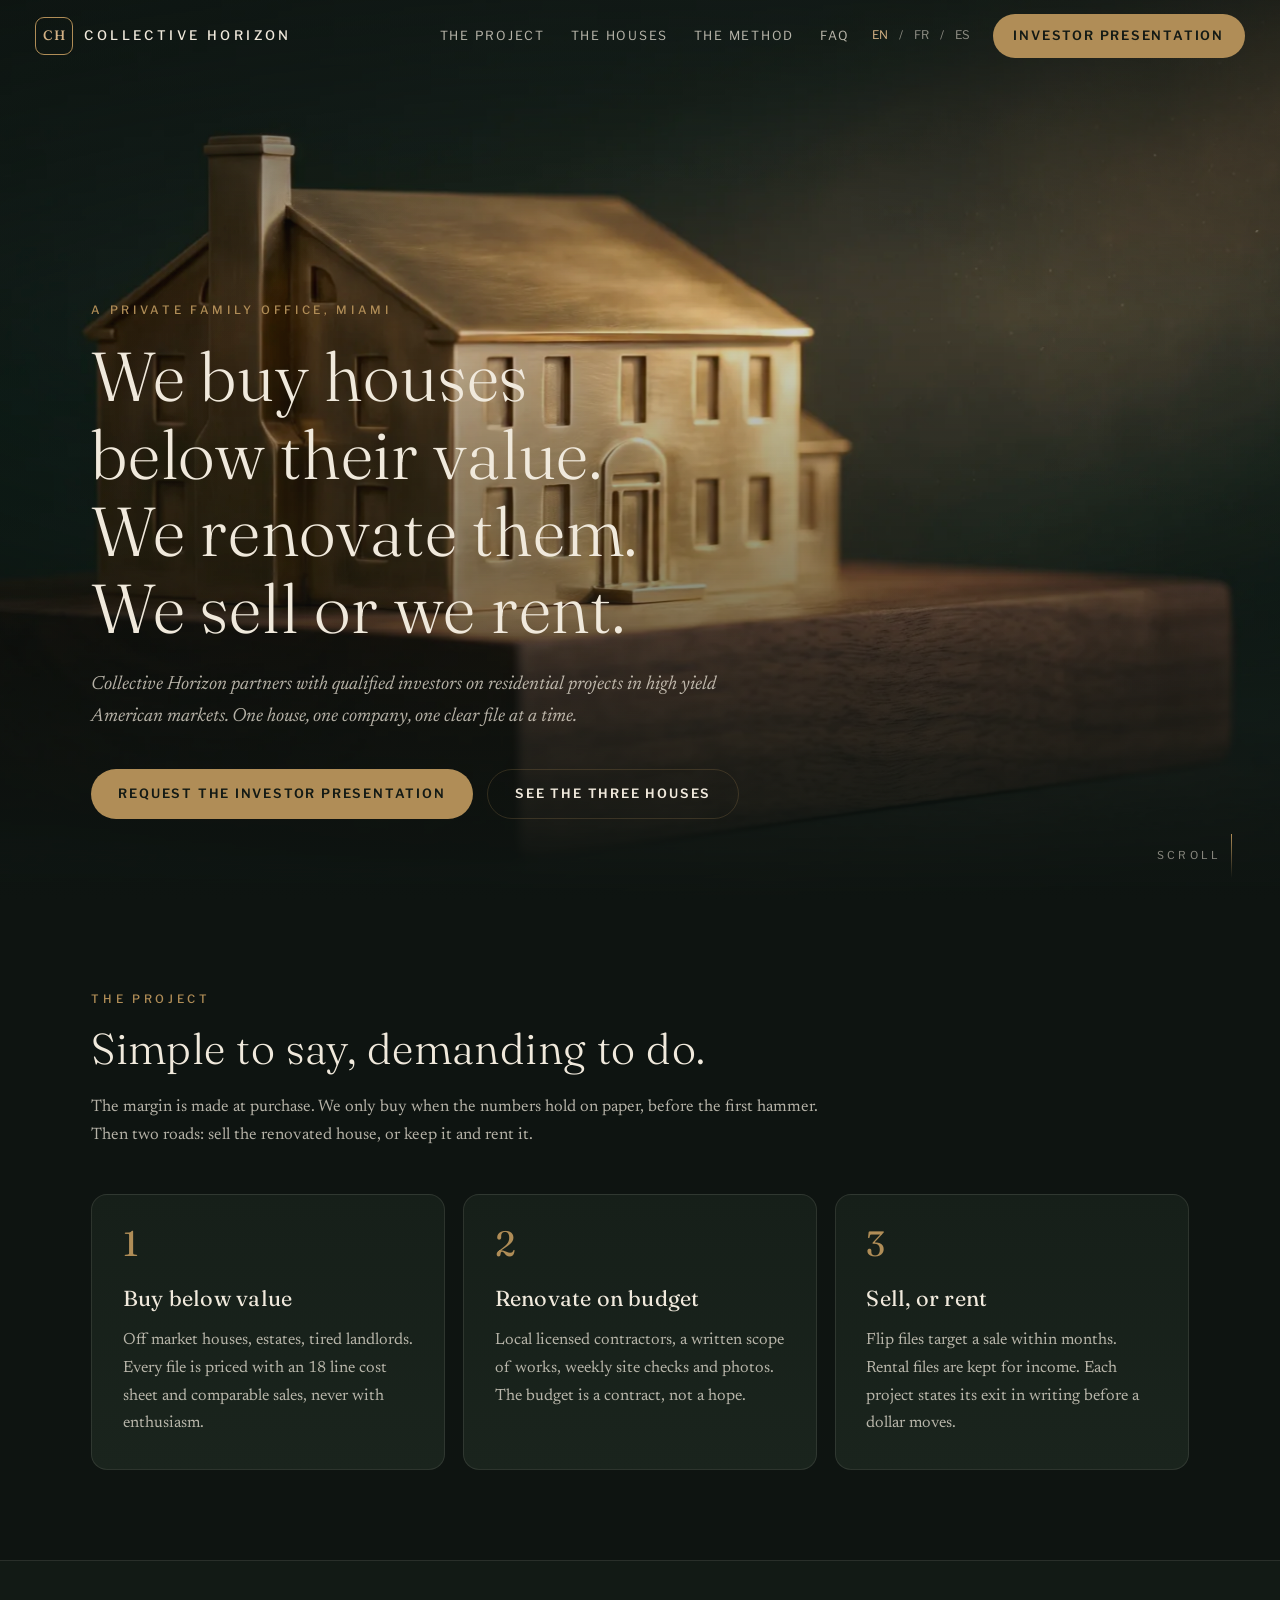
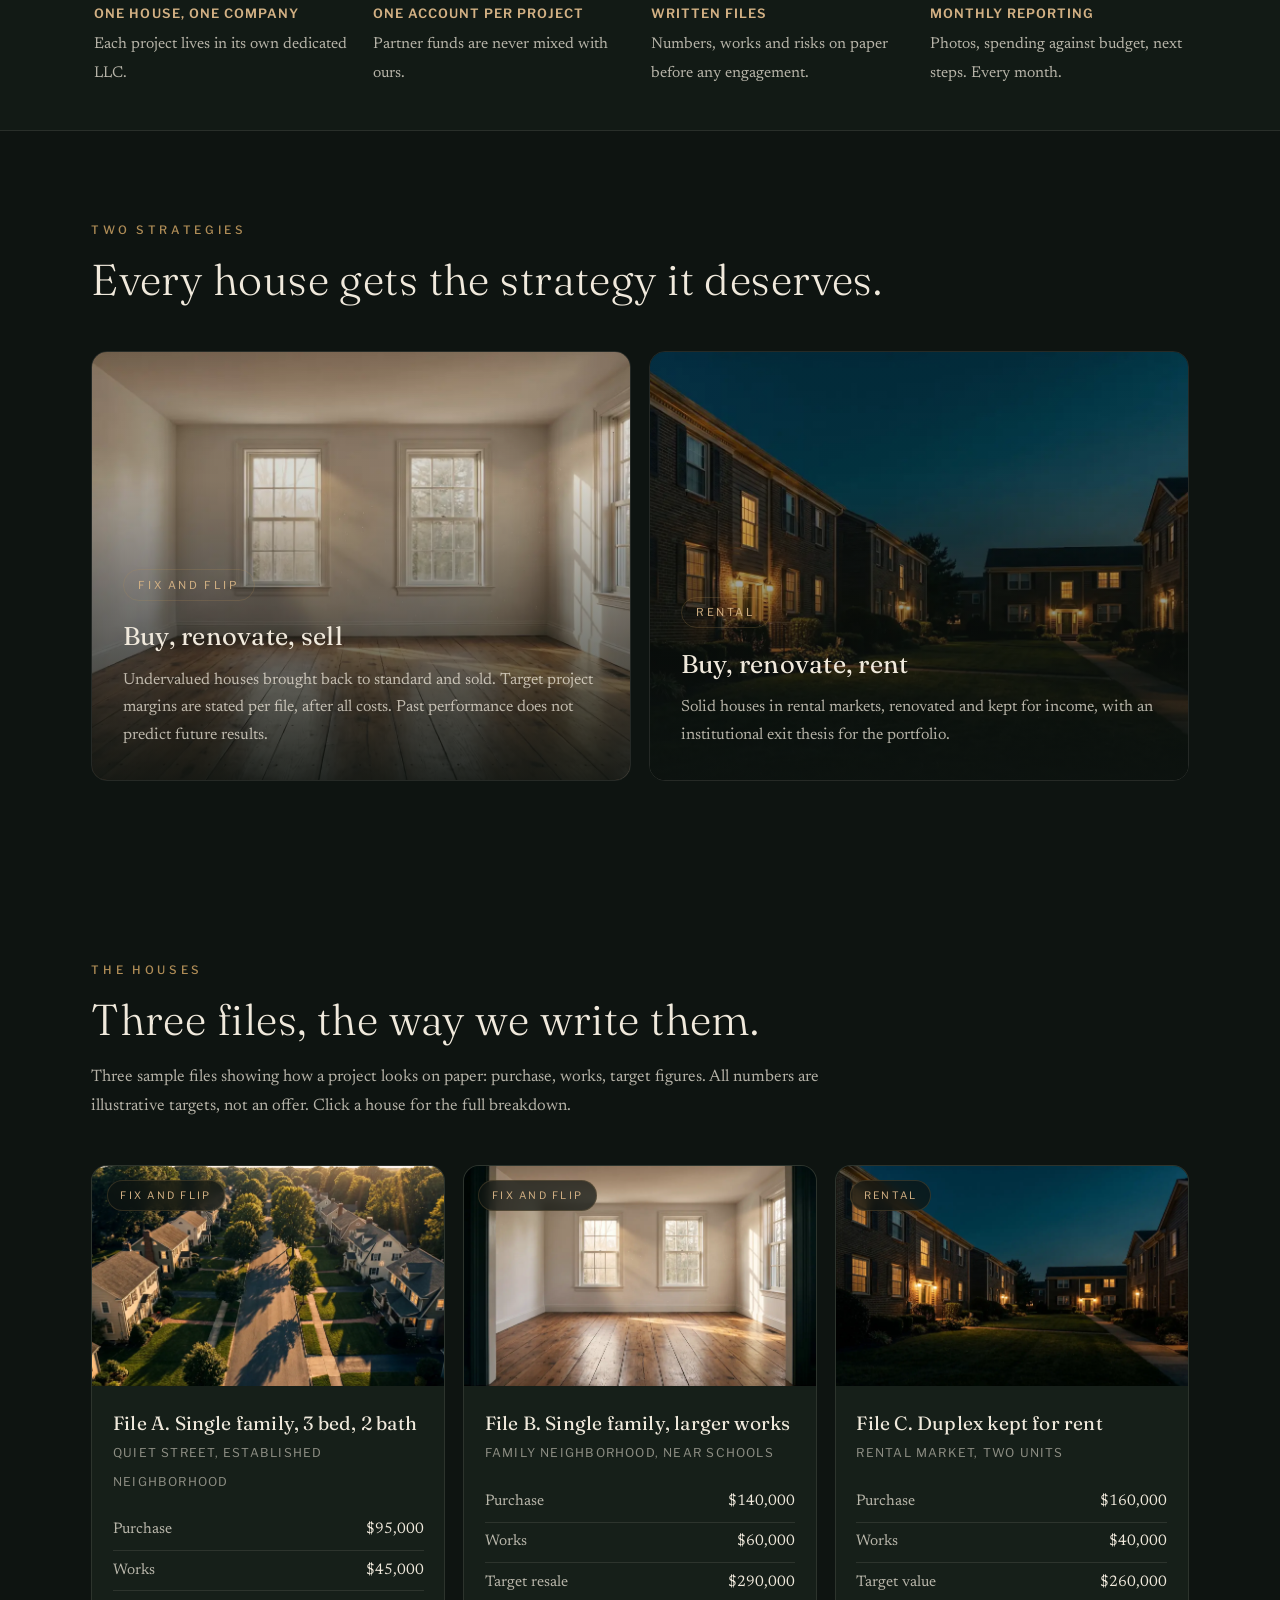
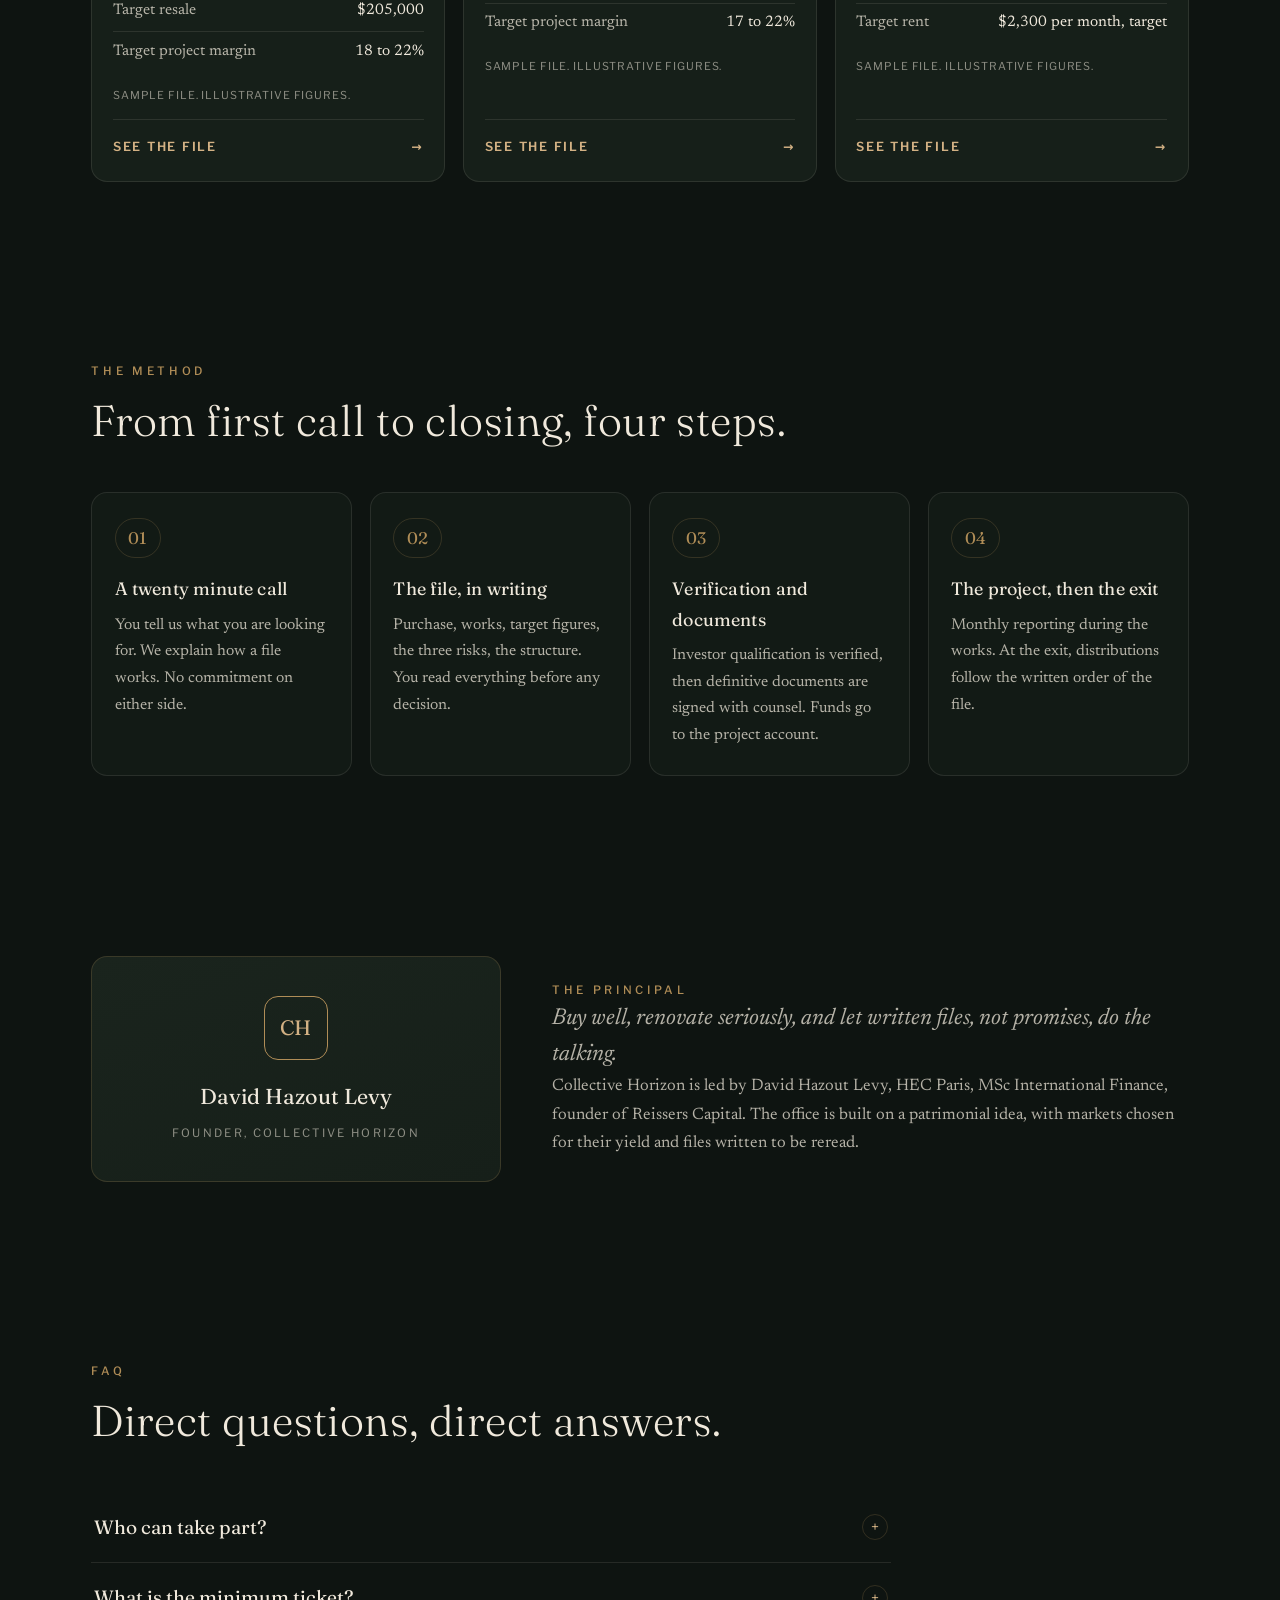
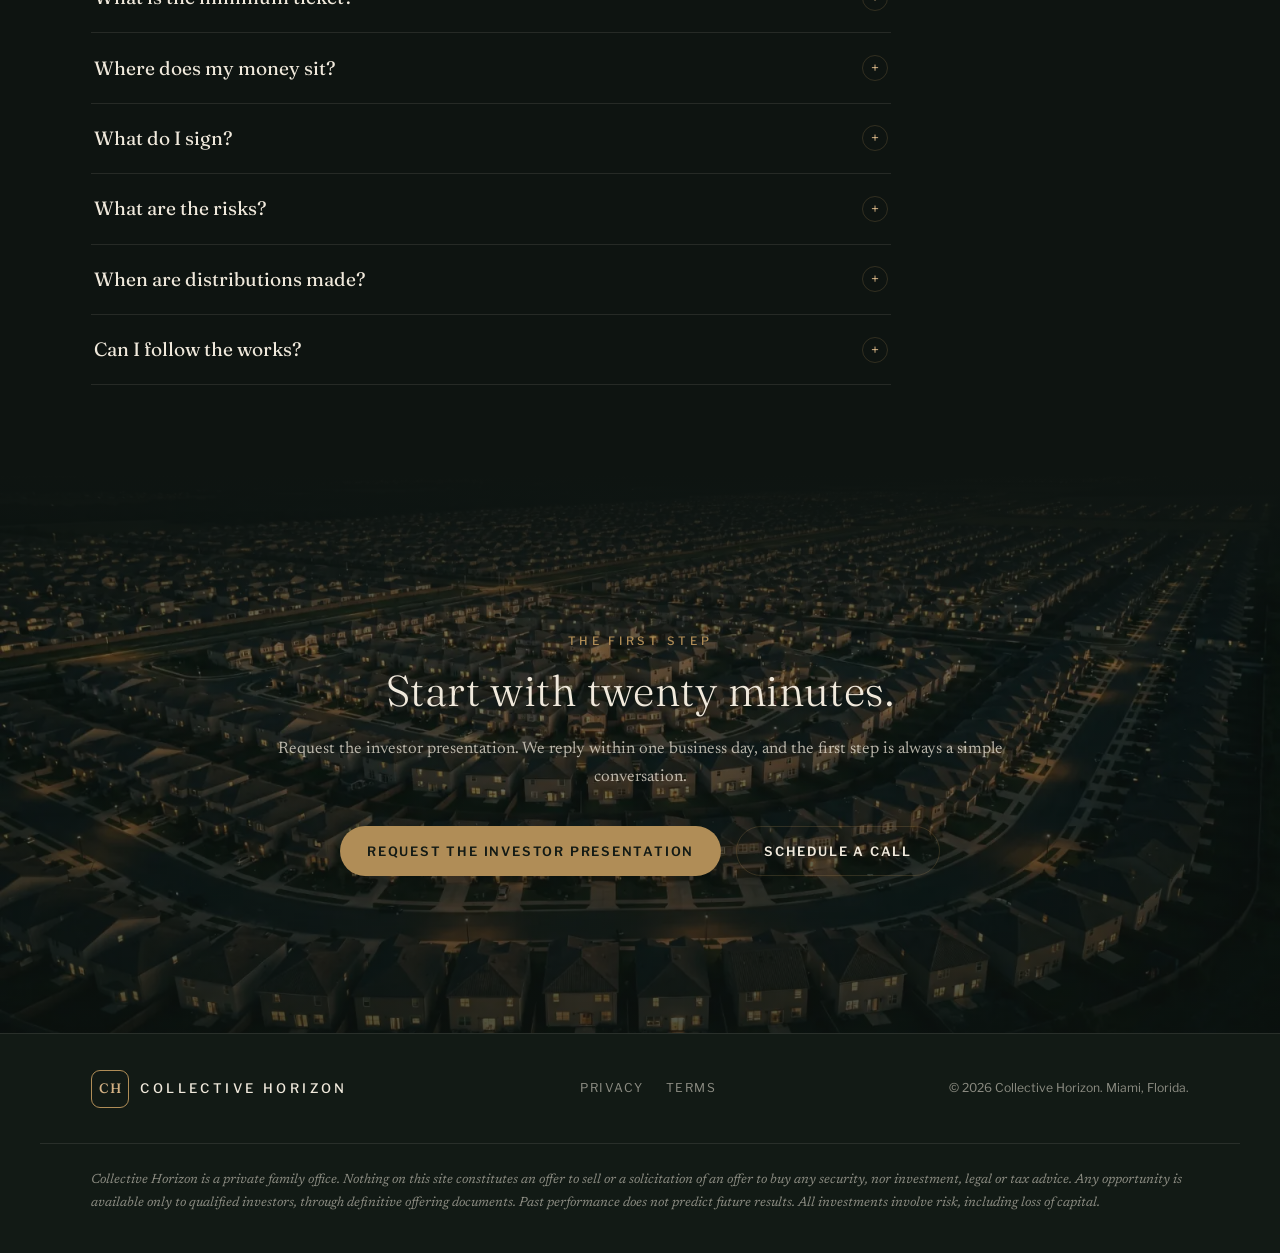
==== index.html @ 171c6159 "Rebuild the site: dynamic responsive one page with three clickable houses Complete rewrite of index." ====
<!DOCTYPE html>
<html lang="en">
<head>
<meta charset="utf-8">
<meta name="viewport" content="width=device-width, initial-scale=1, viewport-fit=cover">
<title>Collective Horizon. A private family office for American residential projects.</title>
<meta name="description" content="A private family office partnering with qualified investors on residential renovation projects in high yield American markets.">
<!-- PLACEHOLDER DOMAIN: replace collectivehorizon.com everywhere once the final domain is confirmed -->
<link rel="canonical" href="https://collectivehorizon.com/">
<link rel="alternate" hreflang="en" href="https://collectivehorizon.com/">
<link rel="alternate" hreflang="fr" href="https://collectivehorizon.com/?lang=fr">
<link rel="alternate" hreflang="es" href="https://collectivehorizon.com/?lang=es">
<link rel="alternate" hreflang="x-default" href="https://collectivehorizon.com/">
<link rel="icon" href="assets/favicon.svg" type="image/svg+xml">
<meta property="og:type" content="website">
<meta property="og:title" content="Collective Horizon">
<meta property="og:description" content="A private family office for American residential projects. Miami, Florida.">
<meta property="og:url" content="https://collectivehorizon.com/">
<meta property="og:image" content="https://collectivehorizon.com/assets/og.jpg">
<meta property="og:site_name" content="Collective Horizon">
<meta property="og:locale" content="en_US">
<meta property="og:locale:alternate" content="fr_FR">
<meta property="og:locale:alternate" content="es_ES">
<meta name="twitter:card" content="summary_large_image">
<meta name="theme-color" content="#0e1411">
<link rel="preload" as="image" href="assets/hero-still.webp">
<link rel="preconnect" href="https://fonts.googleapis.com">
<link rel="preconnect" href="https://fonts.gstatic.com" crossorigin>
<link href="https://fonts.googleapis.com/css2?family=Fraunces:opsz,wght@9..144,300;9..144,400;9..144,500;9..144,600&family=Newsreader:ital,opsz,wght@0,6..72,300;0,6..72,400;1,6..72,300;1,6..72,400&family=Libre+Franklin:wght@300;400;500;600&display=swap" rel="stylesheet">
<link rel="stylesheet" href="src/styles.css">
<script type="application/ld+json">
{
  "@context": "https://schema.org",
  "@type": "Organization",
  "name": "Collective Horizon",
  "url": "https://collectivehorizon.com/",
  "logo": "https://collectivehorizon.com/assets/favicon.svg",
  "founder": { "@type": "Person", "name": "David Hazout Levy" },
  "address": { "@type": "PostalAddress", "addressLocality": "Miami", "addressRegion": "FL", "addressCountry": "US" }
}
</script>
</head>
<body>

<header class="site-header">
  <div class="header-in">
    <a class="brand" href="#hero" aria-label="Collective Horizon, back to top">
      <span class="mono">CH</span>
      <span>COLLECTIVE&nbsp;HORIZON</span>
    </a>
    <nav class="main-nav" aria-label="Site">
      <a href="#project" data-i18n="nav.project">The project</a>
      <a href="#houses" data-i18n="nav.houses">The houses</a>
      <a href="#method" data-i18n="nav.method">The method</a>
      <a href="#faq" data-i18n="nav.faq">FAQ</a>
    </nav>
    <nav class="lang-nav" aria-label="Language" data-i18n-aria="aria.lang">
      <button id="langEn" type="button" aria-pressed="true">EN</button>
      <span>/</span>
      <button id="langFr" type="button" aria-pressed="false">FR</button>
      <span>/</span>
      <button id="langEs" type="button" aria-pressed="false">ES</button>
    </nav>
    <button class="btn btn-solid header-cta open-lead" type="button" data-i18n="nav.cta.short">Investor presentation</button>
    <button class="burger" type="button" data-open="menuDlg" aria-label="Open the menu" data-i18n-aria="aria.menu"><span></span></button>
  </div>
</header>

<section class="hero" id="hero">
  <div class="hero-media">
    <video autoplay muted loop playsinline preload="metadata" poster="assets/hero-still.webp" aria-hidden="true">
      <source src="assets/clips/hero_orbit.mp4" type="video/mp4">
    </video>
  </div>
  <div class="hero-content">
    <div class="wrap">
      <p class="kicker" data-i18n="hero.kicker">A private family office, Miami</p>
      <h1 data-i18n="hero.h1">We buy houses below their value. We renovate them. We sell or we rent.</h1>
      <p class="lead" data-i18n="hero.sub">Collective Horizon partners with qualified investors on residential projects in high yield American markets. One house, one company, one clear file at a time.</p>
      <div class="hero-ctas">
        <button class="btn btn-solid open-lead" type="button" data-i18n="nav.cta">Request the Investor Presentation</button>
        <a class="btn btn-ghost" href="#houses" data-i18n="hero.cta2">See the three houses</a>
      </div>
    </div>
  </div>
  <div class="scroll-hint"><span data-i18n="hero.scroll">Scroll</span><i></i></div>
</section>

<section class="section" id="project">
  <div class="wrap">
    <div class="section-head reveal">
      <p class="kicker" data-i18n="project.kicker">The project</p>
      <h2 data-i18n="project.h2">Simple to say, demanding to do.</h2>
      <p class="lead" data-i18n="project.p">The margin is made at purchase. We only buy when the numbers hold on paper, before the first hammer. Then two roads: sell the renovated house, or keep it and rent it.</p>
    </div>
    <div class="steps">
      <article class="step reveal">
        <span class="num">1</span>
        <h3 data-i18n="step1.t">Buy below value</h3>
        <p data-i18n="step1.p">Off market houses, estates, tired landlords. Every file is priced with an 18 line cost sheet and comparable sales, never with enthusiasm.</p>
      </article>
      <article class="step reveal d1">
        <span class="num">2</span>
        <h3 data-i18n="step2.t">Renovate on budget</h3>
        <p data-i18n="step2.p">Local licensed contractors, a written scope of works, weekly site checks and photos. The budget is a contract, not a hope.</p>
      </article>
      <article class="step reveal d2">
        <span class="num">3</span>
        <h3 data-i18n="step3.t">Sell, or rent</h3>
        <p data-i18n="step3.p">Flip files target a sale within months. Rental files are kept for income. Each project states its exit in writing before a dollar moves.</p>
      </article>
    </div>
  </div>
</section>

<div class="trust">
  <div class="wrap trust-grid">
    <div class="trust-item reveal"><b data-i18n="trust1.t">One house, one company</b><span data-i18n="trust1.p">Each project lives in its own dedicated LLC.</span></div>
    <div class="trust-item reveal d1"><b data-i18n="trust2.t">One account per project</b><span data-i18n="trust2.p">Partner funds are never mixed with ours.</span></div>
    <div class="trust-item reveal d2"><b data-i18n="trust3.t">Written files</b><span data-i18n="trust3.p">Numbers, works and risks on paper before any engagement.</span></div>
    <div class="trust-item reveal d3"><b data-i18n="trust4.t">Monthly reporting</b><span data-i18n="trust4.p">Photos, spending against budget, next steps. Every month.</span></div>
  </div>
</div>

<section class="section" id="strategies">
  <div class="wrap">
    <div class="section-head reveal">
      <p class="kicker" data-i18n="strat.kicker">Two strategies</p>
      <h2 data-i18n="strat.h2">Every house gets the strategy it deserves.</h2>
    </div>
    <div class="strats">
      <article class="strat reveal">
        <div class="media">
          <video muted loop playsinline autoplay preload="metadata" poster="assets/posters/craft.webp" aria-hidden="true">
            <source src="assets/clips/craft.mp4" type="video/mp4">
          </video>
        </div>
        <div class="body">
          <span class="tag" data-i18n="tag.flip">Fix and flip</span>
          <h3 data-i18n="strat1.t">Buy, renovate, sell</h3>
          <p data-i18n="strat1.p">Undervalued houses brought back to standard and sold. Target project margins are stated per file, after all costs. Past performance does not predict future results.</p>
        </div>
      </article>
      <article class="strat reveal d1">
        <div class="media">
          <video muted loop playsinline autoplay preload="metadata" poster="assets/posters/multifamily.webp" aria-hidden="true">
            <source src="assets/clips/multifamily.mp4" type="video/mp4">
          </video>
        </div>
        <div class="body">
          <span class="tag" data-i18n="tag.rent">Rental</span>
          <h3 data-i18n="strat2.t">Buy, renovate, rent</h3>
          <p data-i18n="strat2.p">Solid houses in rental markets, renovated and kept for income, with an institutional exit thesis for the portfolio.</p>
        </div>
      </article>
    </div>
  </div>
</section>

<section class="section" id="houses">
  <div class="wrap">
    <div class="section-head reveal">
      <p class="kicker" data-i18n="houses.kicker">The houses</p>
      <h2 data-i18n="houses.h2">Three files, the way we write them.</h2>
      <p class="lead" data-i18n="houses.p">Three sample files showing how a project looks on paper: purchase, works, target figures. All numbers are illustrative targets, not an offer. Click a house for the full breakdown.</p>
    </div>
    <div class="houses">

      <article class="house reveal" role="button" tabindex="0" data-open="houseDlg1">
        <div class="photo">
          <img src="assets/posters/street.webp" alt="Single family houses on a tree lined street at golden hour" loading="lazy">
          <span class="phototag" data-i18n="tag.flip">Fix and flip</span>
        </div>
        <div class="body">
          <div>
            <h3 data-i18n="house1.name">File A. Single family, 3 bed, 2 bath</h3>
            <span class="city" data-i18n="house1.city">Quiet street, established neighborhood</span>
          </div>
          <table class="figs" aria-hidden="true"><tbody>
            <tr><td data-i18n="lbl.buy">Purchase</td><td>$95,000</td></tr>
            <tr><td data-i18n="lbl.works">Works</td><td>$45,000</td></tr>
            <tr><td data-i18n="lbl.target">Target resale</td><td>$205,000</td></tr>
            <tr><td data-i18n="lbl.margin">Target project margin</td><td data-i18n="val.m1">18 to 22%</td></tr>
          </tbody></table>
          <span class="sample" data-i18n="badge.sample">Sample file. Illustrative figures.</span>
          <span class="more"><span data-i18n="btn.file">See the file</span><span class="arrow">&rarr;</span></span>
        </div>
      </article>

      <article class="house reveal d1" role="button" tabindex="0" data-open="houseDlg2">
        <div class="photo">
          <img src="assets/posters/craft.webp" alt="Freshly renovated room with restored wood floors and new windows" loading="lazy">
          <span class="phototag" data-i18n="tag.flip">Fix and flip</span>
        </div>
        <div class="body">
          <div>
            <h3 data-i18n="house2.name">File B. Single family, larger works</h3>
            <span class="city" data-i18n="house2.city">Family neighborhood, near schools</span>
          </div>
          <table class="figs" aria-hidden="true"><tbody>
            <tr><td data-i18n="lbl.buy">Purchase</td><td>$140,000</td></tr>
            <tr><td data-i18n="lbl.works">Works</td><td>$60,000</td></tr>
            <tr><td data-i18n="lbl.target">Target resale</td><td>$290,000</td></tr>
            <tr><td data-i18n="lbl.margin">Target project margin</td><td data-i18n="val.m2">17 to 22%</td></tr>
          </tbody></table>
          <span class="sample" data-i18n="badge.sample">Sample file. Illustrative figures.</span>
          <span class="more"><span data-i18n="btn.file">See the file</span><span class="arrow">&rarr;</span></span>
        </div>
      </article>

      <article class="house reveal d2" role="button" tabindex="0" data-open="houseDlg3">
        <div class="photo">
          <img src="assets/posters/multifamily.webp" alt="Brick duplex buildings with lit windows at dusk" loading="lazy">
          <span class="phototag" data-i18n="tag.rent">Rental</span>
        </div>
        <div class="body">
          <div>
            <h3 data-i18n="house3.name">File C. Duplex kept for rent</h3>
            <span class="city" data-i18n="house3.city">Rental market, two units</span>
          </div>
          <table class="figs" aria-hidden="true"><tbody>
            <tr><td data-i18n="lbl.buy">Purchase</td><td>$160,000</td></tr>
            <tr><td data-i18n="lbl.works">Works</td><td>$40,000</td></tr>
            <tr><td data-i18n="lbl.targetvalue">Target value</td><td>$260,000</td></tr>
            <tr><td data-i18n="lbl.rent">Target rent</td><td data-i18n="val.rentpm">$2,300 per month, target</td></tr>
          </tbody></table>
          <span class="sample" data-i18n="badge.sample">Sample file. Illustrative figures.</span>
          <span class="more"><span data-i18n="btn.file">See the file</span><span class="arrow">&rarr;</span></span>
        </div>
      </article>

    </div>
  </div>
</section>

<section class="section" id="method">
  <div class="wrap">
    <div class="section-head reveal">
      <p class="kicker" data-i18n="method.kicker">The method</p>
      <h2 data-i18n="method.h2">From first call to closing, four steps.</h2>
    </div>
    <div class="method-grid">
      <article class="mstep reveal"><h3 data-i18n="m1.t">A twenty minute call</h3><p data-i18n="m1.p">You tell us what you are looking for. We explain how a file works. No commitment on either side.</p></article>
      <article class="mstep reveal d1"><h3 data-i18n="m2.t">The file, in writing</h3><p data-i18n="m2.p">Purchase, works, target figures, the three risks, the structure. You read everything before any decision.</p></article>
      <article class="mstep reveal d2"><h3 data-i18n="m3.t">Verification and documents</h3><p data-i18n="m3.p">Investor qualification is verified, then definitive documents are signed with counsel. Funds go to the project account.</p></article>
      <article class="mstep reveal d3"><h3 data-i18n="m4.t">The project, then the exit</h3><p data-i18n="m4.p">Monthly reporting during the works. At the exit, distributions follow the written order of the file.</p></article>
    </div>
  </div>
</section>

<section class="section" id="founder">
  <div class="wrap founder">
    <div class="card reveal">
      <div class="mono">CH</div>
      <p class="name">David Hazout Levy</p>
      <p class="role" data-i18n="founder.role">Founder, Collective Horizon</p>
    </div>
    <div class="reveal d1">
      <p class="kicker" data-i18n="founder.kicker">The principal</p>
      <blockquote data-i18n="founder.q">Buy well, renovate seriously, and let written files, not promises, do the talking.</blockquote>
      <p class="lead" data-i18n="founder.p">Collective Horizon is led by David Hazout Levy, HEC Paris, MSc International Finance, founder of Reissers Capital. The office is built on a patrimonial idea, with markets chosen for their yield and files written to be reread.</p>
    </div>
  </div>
</section>

<section class="section" id="faq">
  <div class="wrap">
    <div class="section-head reveal">
      <p class="kicker" data-i18n="faq.kicker">FAQ</p>
      <h2 data-i18n="faq.h2">Direct questions, direct answers.</h2>
    </div>
    <div class="faq reveal">
      <details><summary><span data-i18n="q1">Who can take part?</span><span class="ind">+</span></summary><p class="a" data-i18n="a1">Accredited or otherwise qualified investors, acting at their own initiative. Qualification is verified before any file goes further.</p></details>
      <details><summary><span data-i18n="q2">What is the minimum ticket?</span><span class="ind">+</span></summary><p class="a" data-i18n="a2">It is set file by file. The sample files on this page use $50,000 as a reference point.</p></details>
      <details><summary><span data-i18n="q3">Where does my money sit?</span><span class="ind">+</span></summary><p class="a" data-i18n="a3">In the dedicated company of the project, on its own bank account. One house per company, never mixed.</p></details>
      <details><summary><span data-i18n="q4">What do I sign?</span><span class="ind">+</span></summary><p class="a" data-i18n="a4">Definitive documents prepared with counsel: the company agreement, a subscription document and an investor questionnaire. The website is information, the documents are the deal.</p></details>
      <details><summary><span data-i18n="q5">What are the risks?</span><span class="ind">+</span></summary><p class="a" data-i18n="a5">Real estate moves, works can overrun, timelines can slip, and a project can lose money. All investments involve risk, including loss of capital. Each file names its risks in writing.</p></details>
      <details><summary><span data-i18n="q6">When are distributions made?</span><span class="ind">+</span></summary><p class="a" data-i18n="a6">For a flip, at the sale, following the written order of the file: the lender, then costs, then capital, then the split. For a rental, on the schedule of the file. Timing is a target, not a promise.</p></details>
      <details><summary><span data-i18n="q7">Can I follow the works?</span><span class="ind">+</span></summary><p class="a" data-i18n="a7">Yes. Monthly reporting with photos and spending against budget, and the site can be visited by appointment.</p></details>
    </div>
  </div>
</section>

<section class="final" id="contact">
  <div class="bg"><img src="assets/posters/exit.webp" alt="" loading="lazy"></div>
  <div class="inner">
    <div class="wrap">
      <p class="kicker" data-i18n="form.kicker">The first step</p>
      <h2 data-i18n="final.h2">Start with twenty minutes.</h2>
      <p class="lead" data-i18n="final.p">Request the investor presentation. We reply within one business day, and the first step is always a simple conversation.</p>
      <div class="hero-ctas">
        <button class="btn btn-solid open-lead" type="button" data-i18n="nav.cta">Request the Investor Presentation</button>
        <a class="btn btn-ghost" href="mailto:davidhazout@gmail.com?subject=Collective%20Horizon%3A%20call%20request" data-i18n="final.cta2">Schedule a call</a>
      </div>
    </div>
  </div>
</section>

<footer>
  <div class="wrap foot-in">
    <a class="brand" href="#hero"><span class="mono">CH</span><span>COLLECTIVE&nbsp;HORIZON</span></a>
    <nav class="foot-links">
      <a href="privacy.html" data-i18n="foot.privacy">Privacy</a>
      <a href="terms.html" data-i18n="foot.terms">Terms</a>
    </nav>
    <p class="copy">&copy; <span id="year">2026</span> <span data-i18n="foot.copy">Collective Horizon. Miami, Florida.</span></p>
  </div>
  <div class="wrap disclaimer">
    <p data-i18n="foot.disc">Collective Horizon is a private family office. Nothing on this site constitutes an offer to sell or a solicitation of an offer to buy any security, nor investment, legal or tax advice. Any opportunity is available only to qualified investors, through definitive offering documents. Past performance does not predict future results. All investments involve risk, including loss of capital.</p>
  </div>
</footer>

<div class="mobile-cta">
  <button class="btn btn-solid open-lead" type="button" data-i18n="nav.cta.short">Investor presentation</button>
</div>

<!-- House file A -->
<dialog id="houseDlg1" aria-labelledby="h1Title">
  <div class="dlg-scroll">
    <button class="dlg-close" type="button" aria-label="Close" data-i18n-aria="aria.close">&times;</button>
    <div class="dlg-banner"><img src="assets/posters/street.webp" alt=""></div>
    <div class="dlg-body">
      <p class="kicker" data-i18n="tag.flip">Fix and flip</p>
      <h3 id="h1Title" data-i18n="house1.name">File A. Single family, 3 bed, 2 bath</h3>
      <p class="city" data-i18n="house1.city">Quiet street, established neighborhood</p>

      <div class="dlg-sec">
        <h4 data-i18n="dlg.numbers">The numbers, as written in the file</h4>
        <table class="dlg-table"><tbody>
          <tr><td data-i18n="lbl.buy">Purchase</td><td>$95,000</td></tr>
          <tr><td data-i18n="lbl.works">Works</td><td>$45,000</td></tr>
          <tr><td data-i18n="lbl.carry">Carrying and selling costs, estimate</td><td>$28,000</td></tr>
          <tr><td data-i18n="lbl.target">Target resale</td><td>$205,000</td></tr>
          <tr class="hl"><td data-i18n="lbl.profit">Target project profit</td><td>$37,000</td></tr>
          <tr class="hl"><td data-i18n="lbl.margin">Target project margin</td><td data-i18n="val.m1">18 to 22%</td></tr>
          <tr><td data-i18n="lbl.duration">Target timeline</td><td data-i18n="val.months6">6 months</td></tr>
          <tr><td data-i18n="lbl.ticket">Minimum ticket</td><td>$50,000</td></tr>
        </tbody></table>
      </div>

      <div class="dlg-sec">
        <h4 data-i18n="dlg.works.t">The works</h4>
        <p data-i18n="house1.works">Roof check, full paint, kitchen and both bathrooms, flooring, landscaping for the sale.</p>
      </div>

      <div class="dlg-sec">
        <h4 data-i18n="dlg.risks.t">The three risks we write down</h4>
        <p data-i18n="dlg.risks.p">Market moves, works overruns, timeline slips. Every file names its three main risks and what we do about each. All investments involve risk, including loss of capital.</p>
      </div>

      <div class="dlg-sec">
        <h4 data-i18n="dlg.full.t">The full file includes</h4>
        <ul>
          <li data-i18n="dlg.full.li1">Photos and address after a first call</li>
          <li data-i18n="dlg.full.li2">The works budget, line by line</li>
          <li data-i18n="dlg.full.li3">Comparable sales and the pricing method</li>
          <li data-i18n="dlg.full.li4">The structure, the order of distributions and the documents you sign</li>
        </ul>
      </div>

      <div class="dlg-cta">
        <button class="btn btn-solid open-lead" type="button" data-interest="File A" data-i18n="dlg.cta">Request the full file</button>
        <p class="dlg-note" data-i18n="dlg.note">Reserved for accredited or otherwise qualified investors. Illustrative sample file, not an offer. Past performance does not predict future results.</p>
      </div>
    </div>
  </div>
</dialog>

<!-- House file B -->
<dialog id="houseDlg2" aria-labelledby="h2Title">
  <div class="dlg-scroll">
    <button class="dlg-close" type="button" aria-label="Close" data-i18n-aria="aria.close">&times;</button>
    <div class="dlg-banner"><img src="assets/posters/craft.webp" alt=""></div>
    <div class="dlg-body">
      <p class="kicker" data-i18n="tag.flip">Fix and flip</p>
      <h3 id="h2Title" data-i18n="house2.name">File B. Single family, larger works</h3>
      <p class="city" data-i18n="house2.city">Family neighborhood, near schools</p>

      <div class="dlg-sec">
        <h4 data-i18n="dlg.numbers">The numbers, as written in the file</h4>
        <table class="dlg-table"><tbody>
          <tr><td data-i18n="lbl.buy">Purchase</td><td>$140,000</td></tr>
          <tr><td data-i18n="lbl.works">Works</td><td>$60,000</td></tr>
          <tr><td data-i18n="lbl.carry">Carrying and selling costs, estimate</td><td>$38,000</td></tr>
          <tr><td data-i18n="lbl.target">Target resale</td><td>$290,000</td></tr>
          <tr class="hl"><td data-i18n="lbl.profit">Target project profit</td><td>$52,000</td></tr>
          <tr class="hl"><td data-i18n="lbl.margin">Target project margin</td><td data-i18n="val.m2">17 to 22%</td></tr>
          <tr><td data-i18n="lbl.duration">Target timeline</td><td data-i18n="val.months8">8 months</td></tr>
          <tr><td data-i18n="lbl.ticket">Minimum ticket</td><td>$50,000</td></tr>
        </tbody></table>
      </div>

      <div class="dlg-sec">
        <h4 data-i18n="dlg.works.t">The works</h4>
        <p data-i18n="house2.works">Structural check, new roof, full kitchen and bathrooms, electrical update, flooring, curb appeal.</p>
      </div>

      <div class="dlg-sec">
        <h4 data-i18n="dlg.risks.t">The three risks we write down</h4>
        <p data-i18n="dlg.risks.p">Market moves, works overruns, timeline slips. Every file names its three main risks and what we do about each. All investments involve risk, including loss of capital.</p>
      </div>

      <div class="dlg-sec">
        <h4 data-i18n="dlg.full.t">The full file includes</h4>
        <ul>
          <li data-i18n="dlg.full.li1">Photos and address after a first call</li>
          <li data-i18n="dlg.full.li2">The works budget, line by line</li>
          <li data-i18n="dlg.full.li3">Comparable sales and the pricing method</li>
          <li data-i18n="dlg.full.li4">The structure, the order of distributions and the documents you sign</li>
        </ul>
      </div>

      <div class="dlg-cta">
        <button class="btn btn-solid open-lead" type="button" data-interest="File B" data-i18n="dlg.cta">Request the full file</button>
        <p class="dlg-note" data-i18n="dlg.note">Reserved for accredited or otherwise qualified investors. Illustrative sample file, not an offer. Past performance does not predict future results.</p>
      </div>
    </div>
  </div>
</dialog>

<!-- House file C -->
<dialog id="houseDlg3" aria-labelledby="h3Title">
  <div class="dlg-scroll">
    <button class="dlg-close" type="button" aria-label="Close" data-i18n-aria="aria.close">&times;</button>
    <div class="dlg-banner"><img src="assets/posters/multifamily.webp" alt=""></div>
    <div class="dlg-body">
      <p class="kicker" data-i18n="tag.rent">Rental</p>
      <h3 id="h3Title" data-i18n="house3.name">File C. Duplex kept for rent</h3>
      <p class="city" data-i18n="house3.city">Rental market, two units</p>

      <div class="dlg-sec">
        <h4 data-i18n="dlg.numbers">The numbers, as written in the file</h4>
        <table class="dlg-table"><tbody>
          <tr><td data-i18n="lbl.buy">Purchase</td><td>$160,000</td></tr>
          <tr><td data-i18n="lbl.works">Works</td><td>$40,000</td></tr>
          <tr><td data-i18n="lbl.carry">Carrying and selling costs, estimate</td><td>$18,000</td></tr>
          <tr><td data-i18n="lbl.targetvalue">Target value</td><td>$260,000</td></tr>
          <tr class="hl"><td data-i18n="lbl.rent">Target rent</td><td data-i18n="val.rentpm">$2,300 per month, target</td></tr>
          <tr class="hl"><td data-i18n="lbl.rentyr">Target gross rent, per year</td><td>$27,600</td></tr>
          <tr><td data-i18n="lbl.duration">Target timeline</td><td data-i18n="val.hold">Kept for income</td></tr>
          <tr><td data-i18n="lbl.ticket">Minimum ticket</td><td>$50,000</td></tr>
        </tbody></table>
      </div>

      <div class="dlg-sec">
        <h4 data-i18n="dlg.works.t">The works</h4>
        <p data-i18n="house3.works">Separate the utilities, refresh both units, place long term tenants at market rent.</p>
      </div>

      <div class="dlg-sec">
        <h4 data-i18n="dlg.risks.t">The three risks we write down</h4>
        <p data-i18n="dlg.risks.p">Market moves, works overruns, timeline slips. Every file names its three main risks and what we do about each. All investments involve risk, including loss of capital.</p>
      </div>

      <div class="dlg-sec">
        <h4 data-i18n="dlg.full.t">The full file includes</h4>
        <ul>
          <li data-i18n="dlg.full.li1">Photos and address after a first call</li>
          <li data-i18n="dlg.full.li2">The works budget, line by line</li>
          <li data-i18n="dlg.full.li3">Comparable sales and the pricing method</li>
          <li data-i18n="dlg.full.li4">The structure, the order of distributions and the documents you sign</li>
        </ul>
      </div>

      <div class="dlg-cta">
        <button class="btn btn-solid open-lead" type="button" data-interest="File C" data-i18n="dlg.cta">Request the full file</button>
        <p class="dlg-note" data-i18n="dlg.note">Reserved for accredited or otherwise qualified investors. Illustrative sample file, not an offer. Past performance does not predict future results.</p>
      </div>
    </div>
  </div>
</dialog>

<!-- Lead dialog -->
<dialog id="leadDlg" class="lead-dlg" aria-labelledby="leadTitle">
  <div class="dlg-scroll">
    <button class="dlg-close" type="button" aria-label="Close" data-i18n-aria="aria.close">&times;</button>
    <div class="lead-body">
      <p class="kicker" data-i18n="form.kicker">The first step</p>
      <h3 id="leadTitle" data-i18n="form.h2">Request the Investor Presentation</h3>
      <p data-i18n="form.p">Twenty minutes first. We reply within one business day. No financial details are collected here.</p>

      <form id="leadForm" novalidate>
        <input type="hidden" id="fInterest" value="">
        <div class="field">
          <label for="fName" data-i18n="form.name">Full name</label>
          <input id="fName" name="name" type="text" autocomplete="name" required>
        </div>
        <div class="field">
          <label for="fEmail" data-i18n="form.email">Email</label>
          <input id="fEmail" name="email" type="email" autocomplete="email" required>
        </div>
        <div class="field">
          <label for="fPhone" data-i18n="form.phone">Phone, optional</label>
          <input id="fPhone" name="phone" type="tel" autocomplete="tel">
        </div>
        <div class="field">
          <label for="fProfile" data-i18n="form.profile">Your profile</label>
          <select id="fProfile" name="profile">
            <option value="private" data-i18n="form.profile1">Private investor</option>
            <option value="family-office" data-i18n="form.profile2">Family office</option>
            <option value="institutional" data-i18n="form.profile3">Institutional</option>
            <option value="advisor" data-i18n="form.profile4">Advisor</option>
          </select>
        </div>
        <div class="field">
          <label for="fTicket" data-i18n="form.ticket">Indicative ticket range</label>
          <select id="fTicket" name="ticket_range">
            <option value="under-50" data-i18n="form.t1">Under $50k</option>
            <option value="50-100" selected data-i18n="form.t2">$50k to $100k</option>
            <option value="100-250" data-i18n="form.t3">$100k to $250k</option>
            <option value="250-plus" data-i18n="form.t4">$250k and above</option>
            <option value="na" data-i18n="form.t5">Prefer not to say</option>
          </select>
        </div>
        <div class="acc" id="accWrap">
          <input type="checkbox" id="fAcc" required>
          <label for="fAcc" data-i18n="form.acc">I confirm I am an accredited or otherwise qualified investor and I request this information at my own initiative.</label>
        </div>
        <p class="err-line" id="errLine" data-i18n="form.err">Please complete the highlighted fields and confirm the checkbox.</p>
        <button class="btn btn-solid" id="fSend" type="submit" style="width:100%" data-i18n="form.send">Send the request</button>
      </form>

      <div class="form-ok" id="formOk">
        <div class="tick">&#10003;</div>
        <h3 data-i18n="form.ok.t">Request received.</h3>
        <p data-i18n="form.ok.p">Thank you. We will come back to you within one business day.</p>
      </div>
    </div>
  </div>
</dialog>

<!-- Mobile menu -->
<dialog id="menuDlg" class="menu-dlg" aria-label="Menu">
  <div class="dlg-scroll">
    <button class="dlg-close" type="button" aria-label="Close" data-i18n-aria="aria.close">&times;</button>
    <nav class="menu-body">
      <a href="#project" data-i18n="nav.project">The project</a>
      <a href="#houses" data-i18n="nav.houses">The houses</a>
      <a href="#method" data-i18n="nav.method">The method</a>
      <a href="#faq" data-i18n="nav.faq">FAQ</a>
      <button class="btn btn-solid open-lead" type="button" data-i18n="nav.cta">Request the Investor Presentation</button>
    </nav>
  </div>
</dialog>

<script src="src/app.js" defer></script>
</body>
</html>
---- src/styles.css ----
/* Collective Horizon. No em or en dash anywhere, per house rule. */
:root{
  --bg:#0e1411;
  --bg-2:#121a15;
  --panel:#161f19;
  --panel-2:#1a241d;
  --line:rgba(176,141,87,.22);
  --line-soft:rgba(240,233,220,.10);
  --brass:#b08d57;
  --brass-hi:#d3b184;
  --cream:#f0e9dc;
  --cream-dim:rgba(240,233,220,.74);
  --cream-faint:rgba(240,233,220,.55);
  --serif-d:"Fraunces",Georgia,serif;
  --serif-b:"Newsreader",Georgia,serif;
  --sans:"Libre Franklin",system-ui,sans-serif;
  --pad:clamp(1.25rem,4vw,4rem);
  --radius:16px;
  --header-h:72px;
}
*{margin:0;padding:0;box-sizing:border-box}
html{scroll-behavior:smooth}
html,body{overflow-x:clip}
body{
  background:var(--bg);color:var(--cream);
  font-family:var(--serif-b);
  font-size:clamp(1.02rem,1.3vw,1.15rem);line-height:1.7;
  -webkit-font-smoothing:antialiased;text-rendering:optimizeLegibility;
}
section{overflow:visible;overflow:clip;scroll-margin-top:var(--header-h)}
img,video{max-width:100%;display:block}
a{color:inherit;text-decoration:none}
button{font:inherit;color:inherit;background:none;border:none;cursor:pointer}
:focus-visible{outline:2px solid var(--brass-hi);outline-offset:3px;border-radius:4px}
::selection{background:rgba(176,141,87,.35)}

.wrap{max-width:1200px;margin:0 auto;padding-left:var(--pad);padding-right:var(--pad)}
.kicker{
  font-family:var(--sans);font-size:clamp(.72rem,.9vw,.82rem);font-weight:500;
  letter-spacing:.32em;text-transform:uppercase;color:var(--brass);
}
h1,h2,h3{font-family:var(--serif-d);font-weight:300;letter-spacing:.01em}
h2{font-size:clamp(1.7rem,3.4vw,2.7rem);line-height:1.18;margin:.9rem 0 1.1rem}
h3{font-size:clamp(1.15rem,1.7vw,1.4rem);font-weight:400}
.lead{color:var(--cream-dim);max-width:46rem}

/* Buttons */
.btn{
  display:inline-flex;align-items:center;justify-content:center;gap:.6rem;
  min-height:50px;padding:.8rem 1.7rem;border-radius:999px;
  font-family:var(--sans);font-size:.8rem;font-weight:600;
  letter-spacing:.14em;text-transform:uppercase;
  transition:transform .25s ease,background .25s ease,color .25s ease,border-color .25s ease;
  text-align:center;
}
.btn-solid{background:var(--brass);color:#131a15}
.btn-solid:hover{background:var(--brass-hi);transform:translateY(-2px)}
.btn-ghost{border:1px solid var(--line);color:var(--cream)}
.btn-ghost:hover{border-color:var(--brass);color:var(--brass-hi);transform:translateY(-2px)}
.btn-text{font-family:var(--sans);font-size:.78rem;letter-spacing:.14em;text-transform:uppercase;color:var(--brass-hi)}
.btn-text:hover{color:var(--cream)}

/* Header */
.site-header{
  position:fixed;inset-inline:0;top:0;z-index:60;height:var(--header-h);
  display:flex;align-items:center;
  transition:background .35s ease,border-color .35s ease,backdrop-filter .35s ease;
  border-bottom:1px solid transparent;
}
body.scrolled .site-header{
  background:rgba(14,20,17,.82);backdrop-filter:blur(14px);
  border-bottom-color:var(--line-soft);
}
.header-in{width:100%;max-width:1360px;margin:0 auto;padding:0 clamp(1rem,3vw,2.2rem);display:flex;align-items:center;gap:1.2rem}
.brand{display:flex;align-items:center;gap:.7rem;font-family:var(--sans);font-size:.82rem;letter-spacing:.26em;font-weight:500}
.brand .mono{
  width:38px;height:38px;border:1px solid var(--brass);border-radius:9px;flex:none;
  display:grid;place-items:center;font-family:var(--serif-d);font-size:.85rem;letter-spacing:.06em;color:var(--brass-hi);
}
.main-nav{display:flex;gap:1.6rem;margin-inline-start:auto}
.main-nav a{font-family:var(--sans);font-size:.78rem;letter-spacing:.14em;text-transform:uppercase;color:var(--cream-dim);padding:.4rem 0;position:relative}
.main-nav a::after{content:"";position:absolute;left:0;bottom:0;width:0;height:1px;background:var(--brass);transition:width .3s ease}
.main-nav a:hover{color:var(--cream)}
.main-nav a:hover::after{width:100%}
.lang-nav{display:flex;align-items:center;gap:.45rem;font-family:var(--sans);font-size:.74rem;letter-spacing:.1em;color:var(--cream-faint)}
.lang-nav button{padding:.35rem .2rem;color:var(--cream-faint)}
.lang-nav button[aria-pressed="true"]{color:var(--brass-hi)}
.lang-nav button:hover{color:var(--cream)}
.header-cta{white-space:nowrap;min-height:44px;padding:.6rem 1.3rem}
.burger{display:none;width:44px;height:44px;border:1px solid var(--line);border-radius:10px;place-items:center}
.burger span{display:block;width:18px;height:1.5px;background:var(--cream);position:relative}
.burger span::before,.burger span::after{content:"";position:absolute;left:0;width:18px;height:1.5px;background:var(--cream)}
.burger span::before{top:-6px}.burger span::after{top:6px}

/* Hero */
.hero{position:relative;min-height:100svh;display:flex;align-items:flex-end}
.hero-media{position:absolute;inset:0;overflow:hidden}
.hero-media video,.hero-media img{width:100%;height:100%;object-fit:cover;will-change:transform}
.hero-media::after{
  content:"";position:absolute;inset:0;
  background:
    linear-gradient(180deg,rgba(14,20,17,.55) 0%,rgba(14,20,17,.15) 35%,rgba(14,20,17,.55) 72%,var(--bg) 100%),
    radial-gradient(80% 60% at 50% 45%,transparent 40%,rgba(14,20,17,.45) 100%);
}
.hero-content{position:relative;z-index:2;width:100%;padding-bottom:clamp(4rem,9vh,7rem);padding-top:calc(var(--header-h) + 4rem)}
.hero h1{
  font-size:clamp(2.1rem,5.4vw,4.4rem);line-height:1.12;max-width:17ch;
  text-wrap:balance;margin:1.1rem 0 1.3rem;
}
.hero .lead{font-size:clamp(1.05rem,1.5vw,1.28rem);font-style:italic;max-width:42rem}
.hero-ctas{display:flex;flex-wrap:wrap;gap:.9rem;margin-top:2.2rem}
.scroll-hint{
  position:absolute;bottom:1.4rem;right:clamp(1.2rem,4vw,3rem);z-index:2;
  display:flex;align-items:center;gap:.6rem;
  font-family:var(--sans);font-size:.68rem;letter-spacing:.3em;text-transform:uppercase;color:var(--cream-faint);
}
.scroll-hint i{display:block;width:1px;height:44px;background:linear-gradient(var(--brass),transparent);animation:drip 2.2s ease infinite}
@keyframes drip{0%{transform:scaleY(0);transform-origin:top}45%{transform:scaleY(1);transform-origin:top}55%{transform:scaleY(1);transform-origin:bottom}100%{transform:scaleY(0);transform-origin:bottom}}

/* Sections rhythm */
.section{padding-block:clamp(4.5rem,10vh,8rem)}
.section-head{max-width:56rem;margin-bottom:clamp(2.2rem,5vh,3.6rem)}

/* Steps */
.steps{display:grid;grid-template-columns:repeat(3,1fr);gap:1.1rem}
.step{
  background:linear-gradient(180deg,var(--panel),var(--panel-2));
  border:1px solid var(--line-soft);border-radius:var(--radius);
  padding:clamp(1.4rem,2.4vw,2.2rem);
  transition:transform .35s ease,border-color .35s ease;
}
.step:hover{transform:translateY(-4px);border-color:var(--line)}
.step .num{font-family:var(--serif-d);font-size:2.2rem;color:var(--brass);line-height:1}
.step h3{margin:.9rem 0 .6rem}
.step p{color:var(--cream-dim);font-size:.98em}

/* Trust strip */
.trust{border-block:1px solid var(--line-soft);background:var(--bg-2)}
.trust-grid{display:grid;grid-template-columns:repeat(4,1fr);gap:1rem;padding-block:clamp(2rem,4vh,3rem)}
.trust-item{padding:.4rem .2rem}
.trust-item b{display:block;font-family:var(--sans);font-size:.8rem;font-weight:600;letter-spacing:.08em;text-transform:uppercase;color:var(--brass-hi);margin-bottom:.35rem}
.trust-item span{color:var(--cream-dim);font-size:.94em}

/* Strategies */
.strats{display:grid;grid-template-columns:1fr 1fr;gap:1.1rem}
.strat{
  position:relative;border-radius:var(--radius);overflow:hidden;
  border:1px solid var(--line-soft);min-height:430px;display:flex;align-items:flex-end;
}
.strat .media{position:absolute;inset:0}
.strat .media video,.strat .media img{width:100%;height:100%;object-fit:cover;transition:transform 1.2s ease}
.strat:hover .media video,.strat:hover .media img{transform:scale(1.045)}
.strat .media::after{content:"";position:absolute;inset:0;background:linear-gradient(180deg,rgba(14,20,17,.15) 30%,rgba(14,20,17,.88) 100%)}
.strat .body{position:relative;z-index:2;padding:clamp(1.4rem,2.4vw,2.2rem)}
.strat .tag{
  display:inline-block;font-family:var(--sans);font-size:.68rem;letter-spacing:.24em;text-transform:uppercase;
  color:var(--brass-hi);border:1px solid var(--line);border-radius:999px;padding:.35rem .9rem;margin-bottom:.9rem;
}
.strat h3{font-size:clamp(1.3rem,2vw,1.7rem)}
.strat p{color:var(--cream-dim);margin-top:.5rem;max-width:34rem;font-size:.97em}

/* Houses */
.houses{display:grid;grid-template-columns:repeat(3,1fr);gap:1.1rem}
.house{
  cursor:pointer;text-align:start;display:flex;flex-direction:column;border-radius:var(--radius);overflow:hidden;
  background:var(--panel);border:1px solid var(--line-soft);
  transition:transform .35s ease,border-color .35s ease,box-shadow .35s ease;
}
.house:hover{transform:translateY(-6px);border-color:var(--line);box-shadow:0 24px 60px rgba(0,0,0,.35)}
.house .photo{position:relative;aspect-ratio:16/10;overflow:hidden}
.house .photo img{width:100%;height:100%;object-fit:cover;transition:transform 1s ease}
.house:hover .photo img{transform:scale(1.06)}
.house .phototag{
  position:absolute;top:.9rem;inset-inline-start:.9rem;
  font-family:var(--sans);font-size:.64rem;letter-spacing:.22em;text-transform:uppercase;
  background:rgba(14,20,17,.72);backdrop-filter:blur(6px);color:var(--brass-hi);
  border:1px solid var(--line);border-radius:999px;padding:.35rem .8rem;
}
.house .body{padding:1.3rem 1.3rem 1.5rem;display:flex;flex-direction:column;gap:.9rem;flex:1}
.house h3{font-size:1.2rem}
.house .city{font-family:var(--sans);font-size:.76rem;letter-spacing:.1em;text-transform:uppercase;color:var(--cream-faint);margin-top:.25rem}
.house .figs{width:100%;border-collapse:collapse;font-size:.92em}
.house .figs td{padding:.42rem 0;border-bottom:1px solid var(--line-soft);color:var(--cream-dim)}
.house .figs td:last-child{text-align:end;color:var(--cream);font-variant-numeric:tabular-nums;white-space:nowrap}
.house .figs tr:last-child td{border-bottom:none}
.house .sample{font-family:var(--sans);font-size:.68rem;letter-spacing:.08em;text-transform:uppercase;color:var(--cream-faint)}
.house .more{
  margin-top:auto;display:flex;align-items:center;justify-content:space-between;
  font-family:var(--sans);font-size:.78rem;font-weight:600;letter-spacing:.14em;text-transform:uppercase;color:var(--brass-hi);
  border-top:1px solid var(--line-soft);padding-top:1rem;
}
.house .more .arrow{transition:transform .3s ease}
.house:hover .more .arrow{transform:translateX(6px)}

/* Method */
.method-grid{display:grid;grid-template-columns:repeat(4,1fr);gap:1.1rem;counter-reset:m}
.mstep{position:relative;padding:1.6rem 1.4rem;border-radius:var(--radius);background:var(--bg-2);border:1px solid var(--line-soft)}
.mstep::before{
  counter-increment:m;content:"0" counter(m);
  font-family:var(--serif-d);font-size:1.05rem;color:var(--brass);
  display:inline-block;border:1px solid var(--line);border-radius:999px;padding:.3rem .8rem;margin-bottom:1rem;
}
.mstep h3{font-size:1.12rem;margin-bottom:.5rem}
.mstep p{color:var(--cream-dim);font-size:.94em}

/* Founder */
.founder{display:grid;grid-template-columns:.9fr 1.4fr;gap:clamp(1.5rem,4vw,4rem);align-items:center}
.founder .card{
  border:1px solid var(--line);border-radius:var(--radius);padding:clamp(1.8rem,3vw,2.6rem);
  background:linear-gradient(160deg,var(--panel-2),var(--panel));text-align:center;
}
.founder .card .mono{width:64px;height:64px;margin:0 auto 1.2rem;border:1px solid var(--brass);border-radius:14px;display:grid;place-items:center;font-family:var(--serif-d);font-size:1.3rem;color:var(--brass-hi)}
.founder .card .name{font-family:var(--serif-d);font-size:1.35rem}
.founder .card .role{font-family:var(--sans);font-size:.72rem;letter-spacing:.2em;text-transform:uppercase;color:var(--cream-faint);margin-top:.5rem}
.founder blockquote{font-size:clamp(1.15rem,1.8vw,1.5rem);font-style:italic;line-height:1.55;color:var(--cream-dim)}

/* FAQ */
.faq{max-width:800px}
.faq details{border-bottom:1px solid var(--line-soft)}
.faq summary{
  list-style:none;cursor:pointer;display:flex;justify-content:space-between;align-items:center;gap:1rem;
  padding:1.15rem .2rem;font-family:var(--serif-d);font-size:clamp(1.05rem,1.5vw,1.25rem);
  transition:color .25s ease;
}
.faq summary::-webkit-details-marker{display:none}
.faq summary:hover{color:var(--brass-hi)}
.faq summary .ind{flex:none;width:26px;height:26px;border:1px solid var(--line);border-radius:50%;display:grid;place-items:center;font-family:var(--sans);font-size:.9rem;color:var(--brass-hi);transition:transform .3s ease}
.faq details[open] summary .ind{transform:rotate(45deg)}
.faq .a{padding:0 .2rem 1.3rem;color:var(--cream-dim);max-width:60ch}

/* Final CTA */
.final{position:relative;min-height:62vh;display:flex;align-items:center;text-align:center}
.final .bg{position:absolute;inset:0}
.final .bg img{width:100%;height:100%;object-fit:cover}
.final .bg::after{content:"";position:absolute;inset:0;background:linear-gradient(180deg,var(--bg) 0%,rgba(14,20,17,.55) 30%,rgba(14,20,17,.72) 100%)}
.final .inner{position:relative;z-index:2;width:100%}
.final h2{max-width:22ch;margin-inline:auto}
.final .lead{margin:0 auto 2.2rem}
.final .hero-ctas{justify-content:center}

/* Footer */
footer{border-top:1px solid var(--line-soft);background:var(--bg-2)}
.foot-in{display:flex;flex-wrap:wrap;gap:1.5rem;align-items:center;justify-content:space-between;padding-block:2.2rem}
.foot-links{display:flex;gap:1.4rem;font-family:var(--sans);font-size:.76rem;letter-spacing:.12em;text-transform:uppercase;color:var(--cream-faint)}
.foot-links a:hover{color:var(--brass-hi)}
.copy{font-family:var(--sans);font-size:.76rem;color:var(--cream-faint)}
.disclaimer{border-top:1px solid var(--line-soft);padding-block:1.6rem 2.4rem}
.disclaimer p{font-size:.83rem;font-style:italic;color:var(--cream-faint);max-width:70rem}

/* Dialogs */
dialog{
  border:1px solid var(--line);border-radius:var(--radius);
  background:var(--panel);color:var(--cream);
  width:min(720px,calc(100vw - 2rem));max-height:calc(100dvh - 3rem);
  padding:0;margin:auto;
}
dialog::backdrop{background:rgba(8,12,10,.72);backdrop-filter:blur(6px)}
.dlg-scroll{overflow-y:auto;max-height:calc(100dvh - 3rem)}
.dlg-close{
  position:absolute;top:.9rem;inset-inline-end:.9rem;z-index:5;
  width:42px;height:42px;border-radius:50%;
  background:rgba(14,20,17,.72);border:1px solid var(--line);
  display:grid;place-items:center;font-size:1.15rem;line-height:1;
}
.dlg-close:hover{color:var(--brass-hi);border-color:var(--brass)}
.dlg-banner{position:relative;aspect-ratio:16/7;overflow:hidden}
.dlg-banner img{width:100%;height:100%;object-fit:cover}
.dlg-banner::after{content:"";position:absolute;inset:0;background:linear-gradient(180deg,transparent 40%,var(--panel) 100%)}
.dlg-body{padding:clamp(1.4rem,3vw,2.4rem)}
.dlg-body h3{font-size:clamp(1.4rem,2.4vw,1.9rem);margin:.4rem 0 .2rem}
.dlg-body .city{font-family:var(--sans);font-size:.76rem;letter-spacing:.12em;text-transform:uppercase;color:var(--cream-faint)}
.dlg-sec{margin-top:1.8rem}
.dlg-sec h4{font-family:var(--sans);font-size:.72rem;font-weight:600;letter-spacing:.24em;text-transform:uppercase;color:var(--brass);margin-bottom:.7rem}
.dlg-table{width:100%;border-collapse:collapse;font-size:.96em}
.dlg-table td{padding:.55rem 0;border-bottom:1px solid var(--line-soft);color:var(--cream-dim)}
.dlg-table td:last-child{text-align:end;color:var(--cream);font-variant-numeric:tabular-nums;white-space:nowrap}
.dlg-table tr.hl td{color:var(--brass-hi);border-bottom-color:var(--line)}
.dlg-sec p,.dlg-sec li{color:var(--cream-dim);font-size:.97em}
.dlg-sec ul{padding-inline-start:1.2rem;display:grid;gap:.4rem}
.dlg-cta{margin-top:2rem;display:flex;flex-direction:column;gap:.8rem;align-items:flex-start}
.dlg-note{font-size:.8rem;font-style:italic;color:var(--cream-faint)}

/* Lead form */
.lead-dlg{width:min(560px,calc(100vw - 2rem))}
.lead-body{padding:clamp(1.6rem,3vw,2.4rem)}
.lead-body h3{font-size:clamp(1.35rem,2.2vw,1.7rem);margin:.5rem 0 .4rem}
.lead-body>p{color:var(--cream-dim);font-size:.95em;margin-bottom:1.4rem}
.field{margin-bottom:1.05rem}
.field label{display:block;font-family:var(--sans);font-size:.7rem;font-weight:600;letter-spacing:.18em;text-transform:uppercase;color:var(--cream-faint);margin-bottom:.4rem}
.field input,.field select{
  width:100%;min-height:48px;padding:.6rem .9rem;border-radius:10px;
  background:var(--bg-2);border:1px solid var(--line-soft);color:var(--cream);
  font-family:var(--serif-b);font-size:1rem;
}
.field input:focus,.field select:focus{outline:none;border-color:var(--brass)}
.field input[aria-invalid="true"]{border-color:#c96a5a}
.acc{display:flex;gap:.7rem;align-items:flex-start;margin:1.2rem 0;padding:.9rem;border:1px solid var(--line-soft);border-radius:10px}
.acc.invalid{border-color:#c96a5a}
.acc input{width:19px;height:19px;margin-top:.2rem;accent-color:var(--brass);flex:none}
.acc label{font-size:.88em;color:var(--cream-dim);cursor:pointer}
.err-line{display:none;color:#d98476;font-size:.88em;margin-bottom:.9rem}
.err-line.show{display:block}
.form-ok{display:none;text-align:center;padding:2.4rem 0 1.4rem}
.form-ok.show{display:block}
.form-ok .tick{width:56px;height:56px;margin:0 auto 1.1rem;border:1px solid var(--brass);border-radius:50%;display:grid;place-items:center;color:var(--brass-hi);font-size:1.4rem}
form.hidden{display:none}

/* Mobile CTA bar */
.mobile-cta{
  position:fixed;inset-inline:0;bottom:0;z-index:55;display:none;
  padding:.7rem clamp(1rem,4vw,1.4rem) calc(.7rem + env(safe-area-inset-bottom));
  background:rgba(14,20,17,.88);backdrop-filter:blur(12px);border-top:1px solid var(--line-soft);
  transform:translateY(110%);transition:transform .4s ease;
}
body.past-hero .mobile-cta{transform:translateY(0)}
body.dlg-open .mobile-cta{transform:translateY(110%)}
.mobile-cta .btn{width:100%}

/* Menu dialog */
.menu-dlg{width:min(420px,calc(100vw - 2rem));background:var(--bg-2)}
.menu-body{padding:2.2rem 1.8rem;display:grid;gap:.4rem}
.menu-body a{font-family:var(--serif-d);font-size:1.5rem;padding:.55rem 0;border-bottom:1px solid var(--line-soft)}
.menu-body a:hover{color:var(--brass-hi)}
.menu-body .btn{margin-top:1.4rem}

/* Reveal animations */
.reveal{opacity:0;transform:translateY(26px);transition:opacity .8s ease,transform .8s ease}
.reveal.in{opacity:1;transform:none}
.reveal.d1{transition-delay:.08s}.reveal.d2{transition-delay:.16s}.reveal.d3{transition-delay:.24s}

@media (prefers-reduced-motion:reduce){
  html{scroll-behavior:auto}
  .reveal{opacity:1;transform:none;transition:none}
  .scroll-hint i{animation:none}
  *{transition-duration:.01ms !important;animation-duration:.01ms !important}
}

/* Responsive */
@media (max-width:1020px){
  .steps,.houses{grid-template-columns:1fr 1fr}
  .method-grid{grid-template-columns:1fr 1fr}
  .trust-grid{grid-template-columns:1fr 1fr;row-gap:1.6rem}
  .founder{grid-template-columns:1fr}
  .main-nav{display:none}
}
@media (max-width:900px){
  .header-cta{display:none}
  .burger{display:grid}
  .mobile-cta{display:block}
  .strats{grid-template-columns:1fr}
  .strat{min-height:360px}
}
@media (max-width:640px){
  .steps,.houses,.method-grid,.trust-grid{grid-template-columns:1fr}
  .hero-ctas .btn{width:100%}
  .header-in{gap:.8rem}
  .brand>span:last-child{display:none}
  .lang-nav{margin-inline-start:auto}
  .foot-in{flex-direction:column;align-items:flex-start}
  .foot-in .brand>span:last-child{display:inline}
  body{padding-bottom:76px}
}
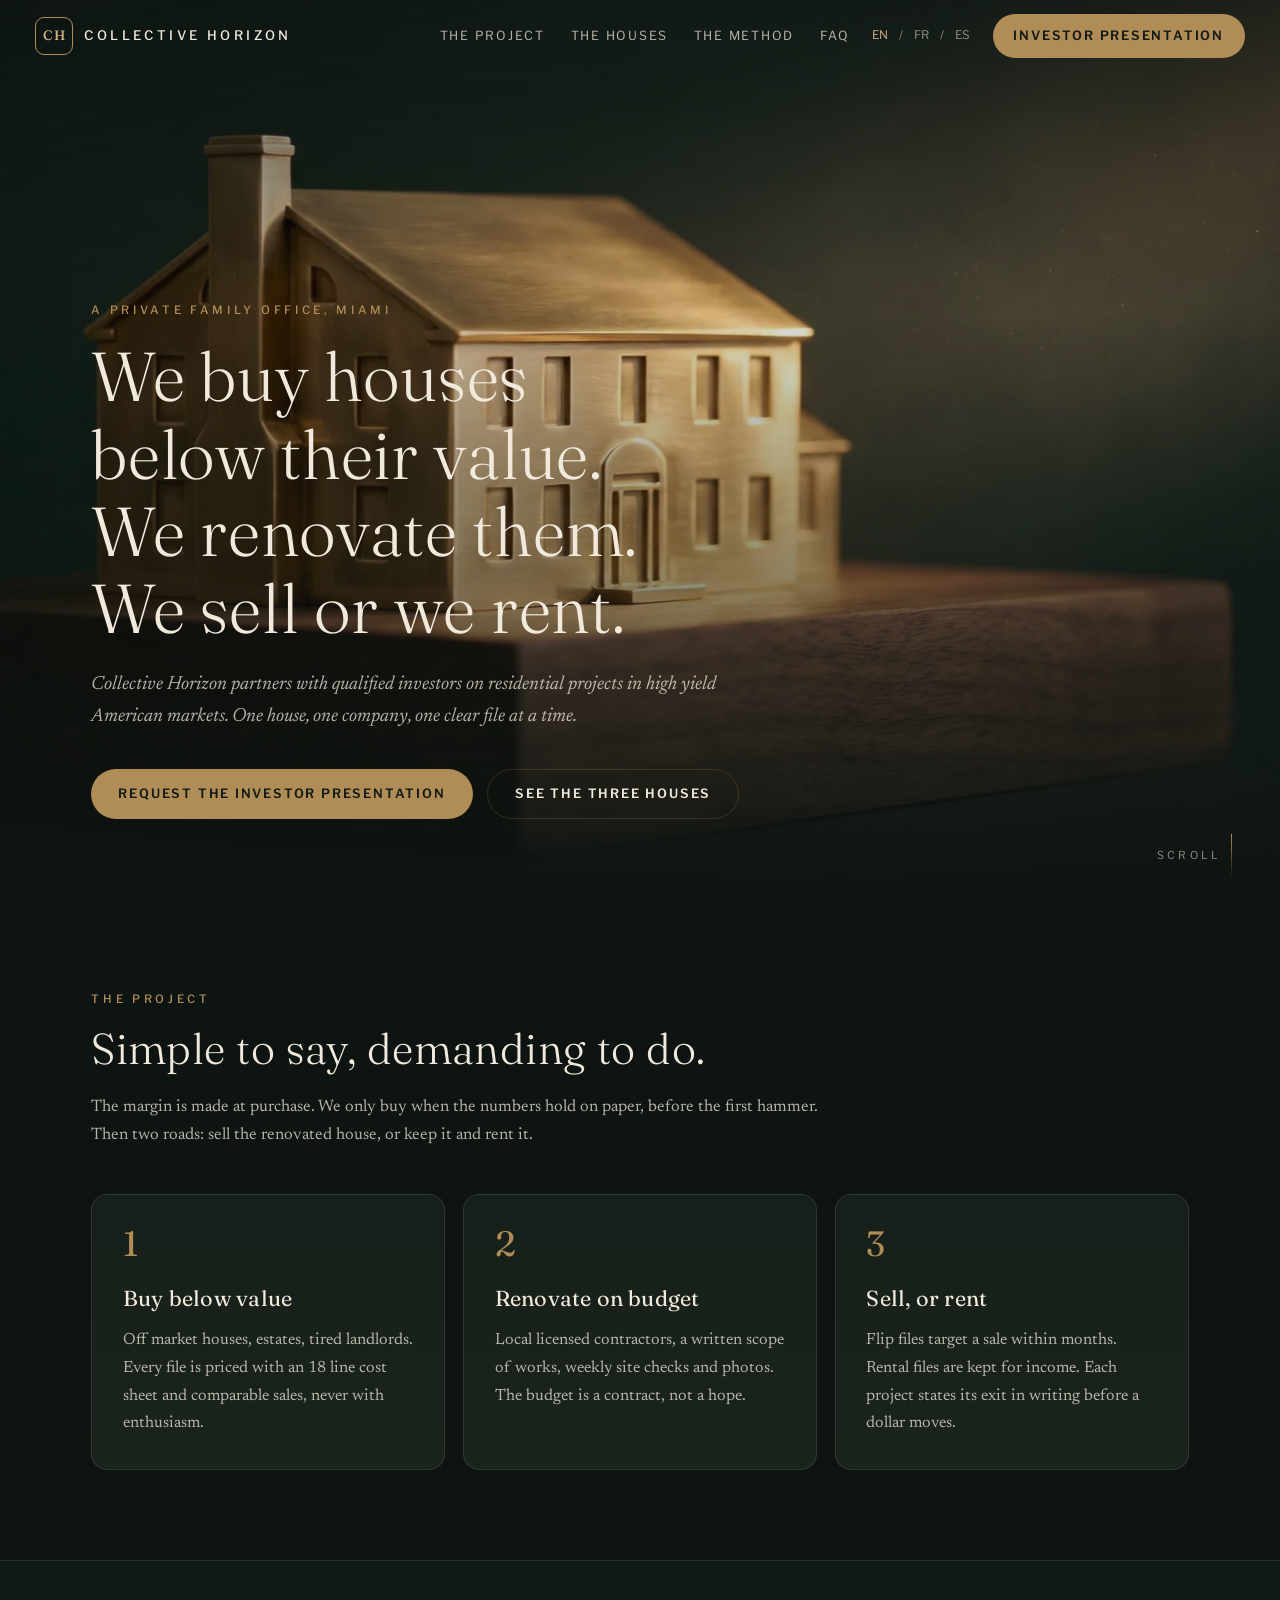
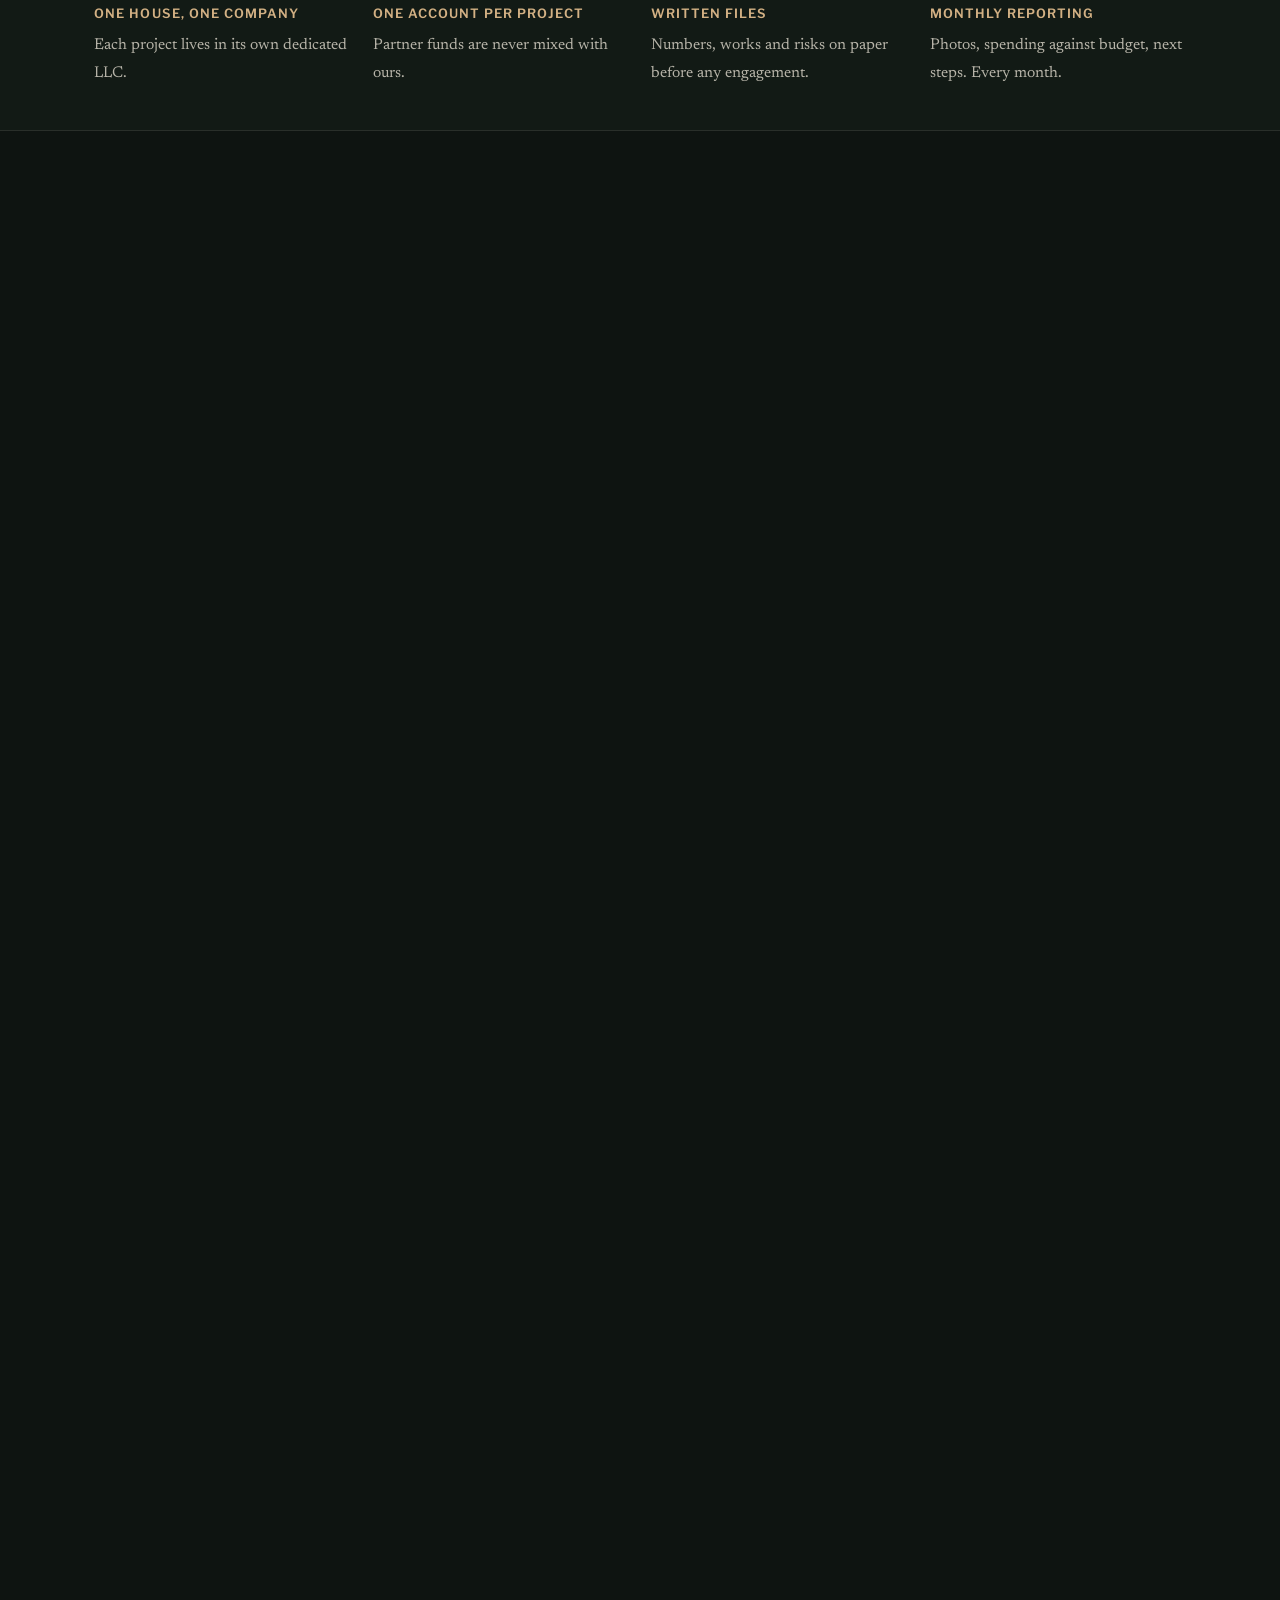
==== commit 4284744c: "Make the site faster and sharper: images, fonts, caching, 404, rich results Performance: - House car" ====
--- a/index.html
+++ b/index.html
@@ -5,38 +5,49 @@
 <meta name="viewport" content="width=device-width, initial-scale=1, viewport-fit=cover">
 <title>Collective Horizon. A private family office for American residential projects.</title>
 <meta name="description" content="A private family office partnering with qualified investors on residential renovation projects in high yield American markets.">
-<!-- PLACEHOLDER DOMAIN: replace collectivehorizon.com everywhere once the final domain is confirmed -->
-<link rel="canonical" href="https://collectivehorizon.com/">
-<link rel="alternate" hreflang="en" href="https://collectivehorizon.com/">
-<link rel="alternate" hreflang="fr" href="https://collectivehorizon.com/?lang=fr">
-<link rel="alternate" hreflang="es" href="https://collectivehorizon.com/?lang=es">
-<link rel="alternate" hreflang="x-default" href="https://collectivehorizon.com/">
+<link rel="canonical" href="https://collectivehorizon.capital/">
+<link rel="alternate" hreflang="en" href="https://collectivehorizon.capital/">
+<link rel="alternate" hreflang="fr" href="https://collectivehorizon.capital/?lang=fr">
+<link rel="alternate" hreflang="es" href="https://collectivehorizon.capital/?lang=es">
+<link rel="alternate" hreflang="x-default" href="https://collectivehorizon.capital/">
 <link rel="icon" href="assets/favicon.svg" type="image/svg+xml">
 <meta property="og:type" content="website">
 <meta property="og:title" content="Collective Horizon">
 <meta property="og:description" content="A private family office for American residential projects. Miami, Florida.">
-<meta property="og:url" content="https://collectivehorizon.com/">
-<meta property="og:image" content="https://collectivehorizon.com/assets/og.jpg">
+<meta property="og:url" content="https://collectivehorizon.capital/">
+<meta property="og:image" content="https://collectivehorizon.capital/assets/og.jpg">
 <meta property="og:site_name" content="Collective Horizon">
 <meta property="og:locale" content="en_US">
 <meta property="og:locale:alternate" content="fr_FR">
 <meta property="og:locale:alternate" content="es_ES">
 <meta name="twitter:card" content="summary_large_image">
 <meta name="theme-color" content="#0e1411">
-<link rel="preload" as="image" href="assets/hero-still.webp">
+<link rel="preload" as="image" href="assets/hero-still.webp" fetchpriority="high">
 <link rel="preconnect" href="https://fonts.googleapis.com">
 <link rel="preconnect" href="https://fonts.gstatic.com" crossorigin>
-<link href="https://fonts.googleapis.com/css2?family=Fraunces:opsz,wght@9..144,300;9..144,400;9..144,500;9..144,600&family=Newsreader:ital,opsz,wght@0,6..72,300;0,6..72,400;1,6..72,300;1,6..72,400&family=Libre+Franklin:wght@300;400;500;600&display=swap" rel="stylesheet">
+<link href="https://fonts.googleapis.com/css2?family=Fraunces:opsz,wght@9..144,300;9..144,400&family=Newsreader:ital,opsz,wght@0,6..72,400;1,6..72,400&family=Libre+Franklin:wght@400;500;600&display=swap" rel="stylesheet">
 <link rel="stylesheet" href="src/styles.css">
 <script type="application/ld+json">
 {
   "@context": "https://schema.org",
   "@type": "Organization",
   "name": "Collective Horizon",
-  "url": "https://collectivehorizon.com/",
-  "logo": "https://collectivehorizon.com/assets/favicon.svg",
+  "url": "https://collectivehorizon.capital/",
+  "logo": "https://collectivehorizon.capital/assets/favicon.svg",
   "founder": { "@type": "Person", "name": "David Hazout Levy" },
   "address": { "@type": "PostalAddress", "addressLocality": "Miami", "addressRegion": "FL", "addressCountry": "US" }
+}
+</script>
+<script type="application/ld+json">
+{
+  "@context": "https://schema.org",
+  "@type": "FAQPage",
+  "mainEntity": [
+    {"@type": "Question", "name": "Who can take part?", "acceptedAnswer": {"@type": "Answer", "text": "Accredited or otherwise qualified investors, acting at their own initiative. Qualification is verified before any file goes further."}},
+    {"@type": "Question", "name": "What is the minimum ticket?", "acceptedAnswer": {"@type": "Answer", "text": "Tickets start at $10,000. The minimum is set file by file, with the size of the project."}},
+    {"@type": "Question", "name": "Where does my money sit?", "acceptedAnswer": {"@type": "Answer", "text": "In the dedicated company of the project, on its own bank account. One house per company, never mixed."}},
+    {"@type": "Question", "name": "What are the risks?", "acceptedAnswer": {"@type": "Answer", "text": "Real estate moves, works can overrun, timelines can slip, and a project can lose money. All investments involve risk, including loss of capital. Each file names its risks in writing."}}
+  ]
 }
 </script>
 </head>
@@ -168,7 +179,7 @@
 
       <article class="house reveal" role="button" tabindex="0" data-open="houseDlg1">
         <div class="photo">
-          <img src="assets/posters/street.webp" alt="Single family houses on a tree lined street at golden hour" loading="lazy">
+          <img src="assets/posters/street-card.webp" alt="Single family houses on a tree lined street at golden hour" loading="lazy" decoding="async" width="800" height="450">
           <span class="phototag" data-i18n="tag.flip">Fix and flip</span>
         </div>
         <div class="body">
@@ -189,7 +200,7 @@
 
       <article class="house reveal d1" role="button" tabindex="0" data-open="houseDlg2">
         <div class="photo">
-          <img src="assets/posters/craft.webp" alt="Freshly renovated room with restored wood floors and new windows" loading="lazy">
+          <img src="assets/posters/craft-card.webp" alt="Freshly renovated room with restored wood floors and new windows" loading="lazy" decoding="async" width="800" height="450">
           <span class="phototag" data-i18n="tag.flip">Fix and flip</span>
         </div>
         <div class="body">
@@ -210,7 +221,7 @@
 
       <article class="house reveal d2" role="button" tabindex="0" data-open="houseDlg3">
         <div class="photo">
-          <img src="assets/posters/multifamily.webp" alt="Brick duplex buildings with lit windows at dusk" loading="lazy">
+          <img src="assets/posters/multifamily-card.webp" alt="Brick duplex buildings with lit windows at dusk" loading="lazy" decoding="async" width="800" height="450">
           <span class="phototag" data-i18n="tag.rent">Rental</span>
         </div>
         <div class="body">
@@ -271,7 +282,7 @@
     </div>
     <div class="faq reveal">
       <details><summary><span data-i18n="q1">Who can take part?</span><span class="ind">+</span></summary><p class="a" data-i18n="a1">Accredited or otherwise qualified investors, acting at their own initiative. Qualification is verified before any file goes further.</p></details>
-      <details><summary><span data-i18n="q2">What is the minimum ticket?</span><span class="ind">+</span></summary><p class="a" data-i18n="a2">It is set file by file. The sample files on this page use $50,000 as a reference point.</p></details>
+      <details><summary><span data-i18n="q2">What is the minimum ticket?</span><span class="ind">+</span></summary><p class="a" data-i18n="a2">Tickets start at $10,000. The minimum is set file by file, with the size of the project.</p></details>
       <details><summary><span data-i18n="q3">Where does my money sit?</span><span class="ind">+</span></summary><p class="a" data-i18n="a3">In the dedicated company of the project, on its own bank account. One house per company, never mixed.</p></details>
       <details><summary><span data-i18n="q4">What do I sign?</span><span class="ind">+</span></summary><p class="a" data-i18n="a4">Definitive documents prepared with counsel: the company agreement, a subscription document and an investor questionnaire. The website is information, the documents are the deal.</p></details>
       <details><summary><span data-i18n="q5">What are the risks?</span><span class="ind">+</span></summary><p class="a" data-i18n="a5">Real estate moves, works can overrun, timelines can slip, and a project can lose money. All investments involve risk, including loss of capital. Each file names its risks in writing.</p></details>
@@ -282,7 +293,7 @@
 </section>
 
 <section class="final" id="contact">
-  <div class="bg"><img src="assets/posters/exit.webp" alt="" loading="lazy"></div>
+  <div class="bg"><img src="assets/posters/exit.webp" alt="" loading="lazy" decoding="async" width="1600" height="900"></div>
   <div class="inner">
     <div class="wrap">
       <p class="kicker" data-i18n="form.kicker">The first step</p>
@@ -318,7 +329,7 @@
 <dialog id="houseDlg1" aria-labelledby="h1Title">
   <div class="dlg-scroll">
     <button class="dlg-close" type="button" aria-label="Close" data-i18n-aria="aria.close">&times;</button>
-    <div class="dlg-banner"><img src="assets/posters/street.webp" alt=""></div>
+    <div class="dlg-banner"><img src="assets/posters/street.webp" alt="" loading="lazy" decoding="async" width="1600" height="900"></div>
     <div class="dlg-body">
       <p class="kicker" data-i18n="tag.flip">Fix and flip</p>
       <h3 id="h1Title" data-i18n="house1.name">File A. Single family, 3 bed, 2 bath</h3>
@@ -334,7 +345,7 @@
           <tr class="hl"><td data-i18n="lbl.profit">Target project profit</td><td>$37,000</td></tr>
           <tr class="hl"><td data-i18n="lbl.margin">Target project margin</td><td data-i18n="val.m1">18 to 22%</td></tr>
           <tr><td data-i18n="lbl.duration">Target timeline</td><td data-i18n="val.months6">6 months</td></tr>
-          <tr><td data-i18n="lbl.ticket">Minimum ticket</td><td>$50,000</td></tr>
+          <tr><td data-i18n="lbl.ticket">Minimum ticket</td><td data-i18n="val.ticket">From $10,000</td></tr>
         </tbody></table>
       </div>
 
@@ -370,7 +381,7 @@
 <dialog id="houseDlg2" aria-labelledby="h2Title">
   <div class="dlg-scroll">
     <button class="dlg-close" type="button" aria-label="Close" data-i18n-aria="aria.close">&times;</button>
-    <div class="dlg-banner"><img src="assets/posters/craft.webp" alt=""></div>
+    <div class="dlg-banner"><img src="assets/posters/craft.webp" alt="" loading="lazy" decoding="async" width="1600" height="900"></div>
     <div class="dlg-body">
       <p class="kicker" data-i18n="tag.flip">Fix and flip</p>
       <h3 id="h2Title" data-i18n="house2.name">File B. Single family, larger works</h3>
@@ -386,7 +397,7 @@
           <tr class="hl"><td data-i18n="lbl.profit">Target project profit</td><td>$52,000</td></tr>
           <tr class="hl"><td data-i18n="lbl.margin">Target project margin</td><td data-i18n="val.m2">17 to 22%</td></tr>
           <tr><td data-i18n="lbl.duration">Target timeline</td><td data-i18n="val.months8">8 months</td></tr>
-          <tr><td data-i18n="lbl.ticket">Minimum ticket</td><td>$50,000</td></tr>
+          <tr><td data-i18n="lbl.ticket">Minimum ticket</td><td data-i18n="val.ticket">From $10,000</td></tr>
         </tbody></table>
       </div>
 
@@ -422,7 +433,7 @@
 <dialog id="houseDlg3" aria-labelledby="h3Title">
   <div class="dlg-scroll">
     <button class="dlg-close" type="button" aria-label="Close" data-i18n-aria="aria.close">&times;</button>
-    <div class="dlg-banner"><img src="assets/posters/multifamily.webp" alt=""></div>
+    <div class="dlg-banner"><img src="assets/posters/multifamily.webp" alt="" loading="lazy" decoding="async" width="1600" height="900"></div>
     <div class="dlg-body">
       <p class="kicker" data-i18n="tag.rent">Rental</p>
       <h3 id="h3Title" data-i18n="house3.name">File C. Duplex kept for rent</h3>
@@ -438,7 +449,7 @@
           <tr class="hl"><td data-i18n="lbl.rent">Target rent</td><td data-i18n="val.rentpm">$2,300 per month, target</td></tr>
           <tr class="hl"><td data-i18n="lbl.rentyr">Target gross rent, per year</td><td>$27,600</td></tr>
           <tr><td data-i18n="lbl.duration">Target timeline</td><td data-i18n="val.hold">Kept for income</td></tr>
-          <tr><td data-i18n="lbl.ticket">Minimum ticket</td><td>$50,000</td></tr>
+          <tr><td data-i18n="lbl.ticket">Minimum ticket</td><td data-i18n="val.ticket">From $10,000</td></tr>
         </tbody></table>
       </div>
 
--- a/src/styles.css
+++ b/src/styles.css
@@ -117,8 +117,9 @@
 .scroll-hint i{display:block;width:1px;height:44px;background:linear-gradient(var(--brass),transparent);animation:drip 2.2s ease infinite}
 @keyframes drip{0%{transform:scaleY(0);transform-origin:top}45%{transform:scaleY(1);transform-origin:top}55%{transform:scaleY(1);transform-origin:bottom}100%{transform:scaleY(0);transform-origin:bottom}}
 
-/* Sections rhythm */
+/* Sections rhythm. content-visibility defers rendering below the fold. */
 .section{padding-block:clamp(4.5rem,10vh,8rem)}
+.section,.trust,.final{content-visibility:auto;contain-intrinsic-size:auto 720px}
 .section-head{max-width:56rem;margin-bottom:clamp(2.2rem,5vh,3.6rem)}
 
 /* Steps */
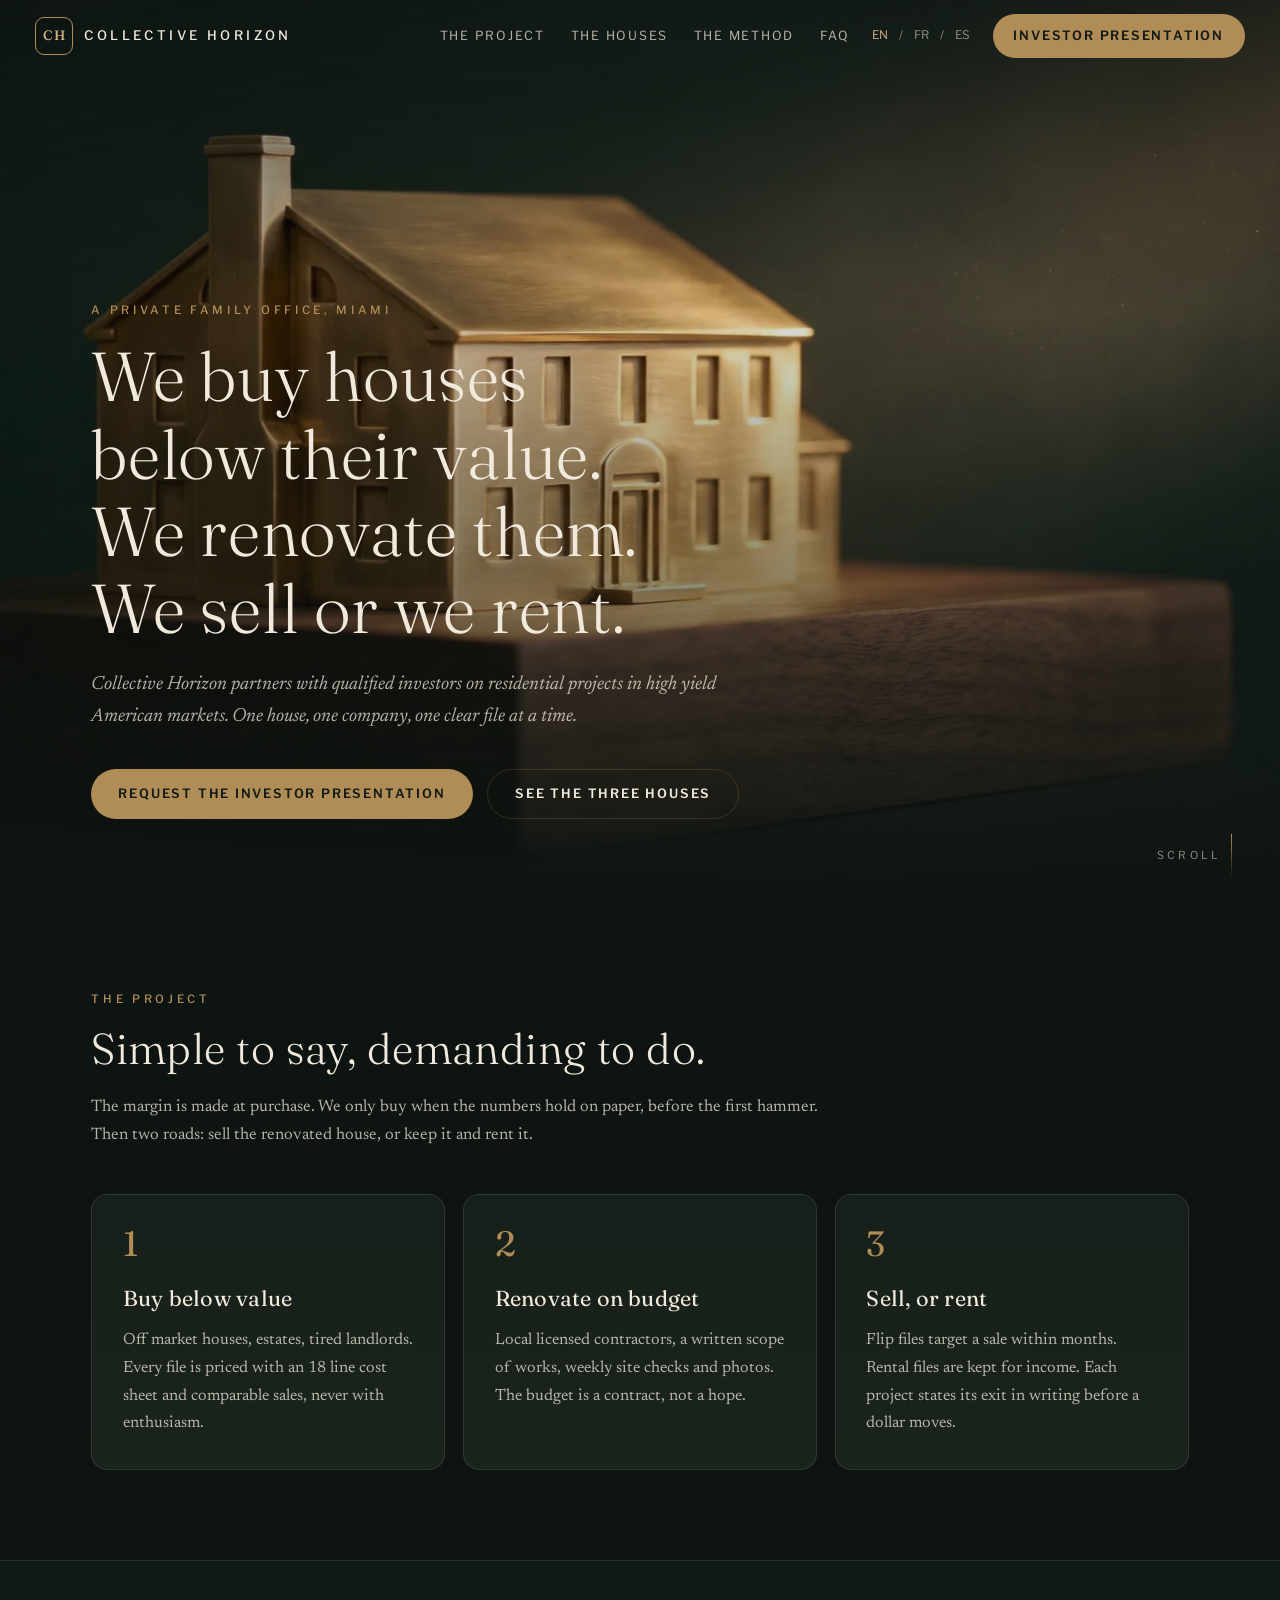
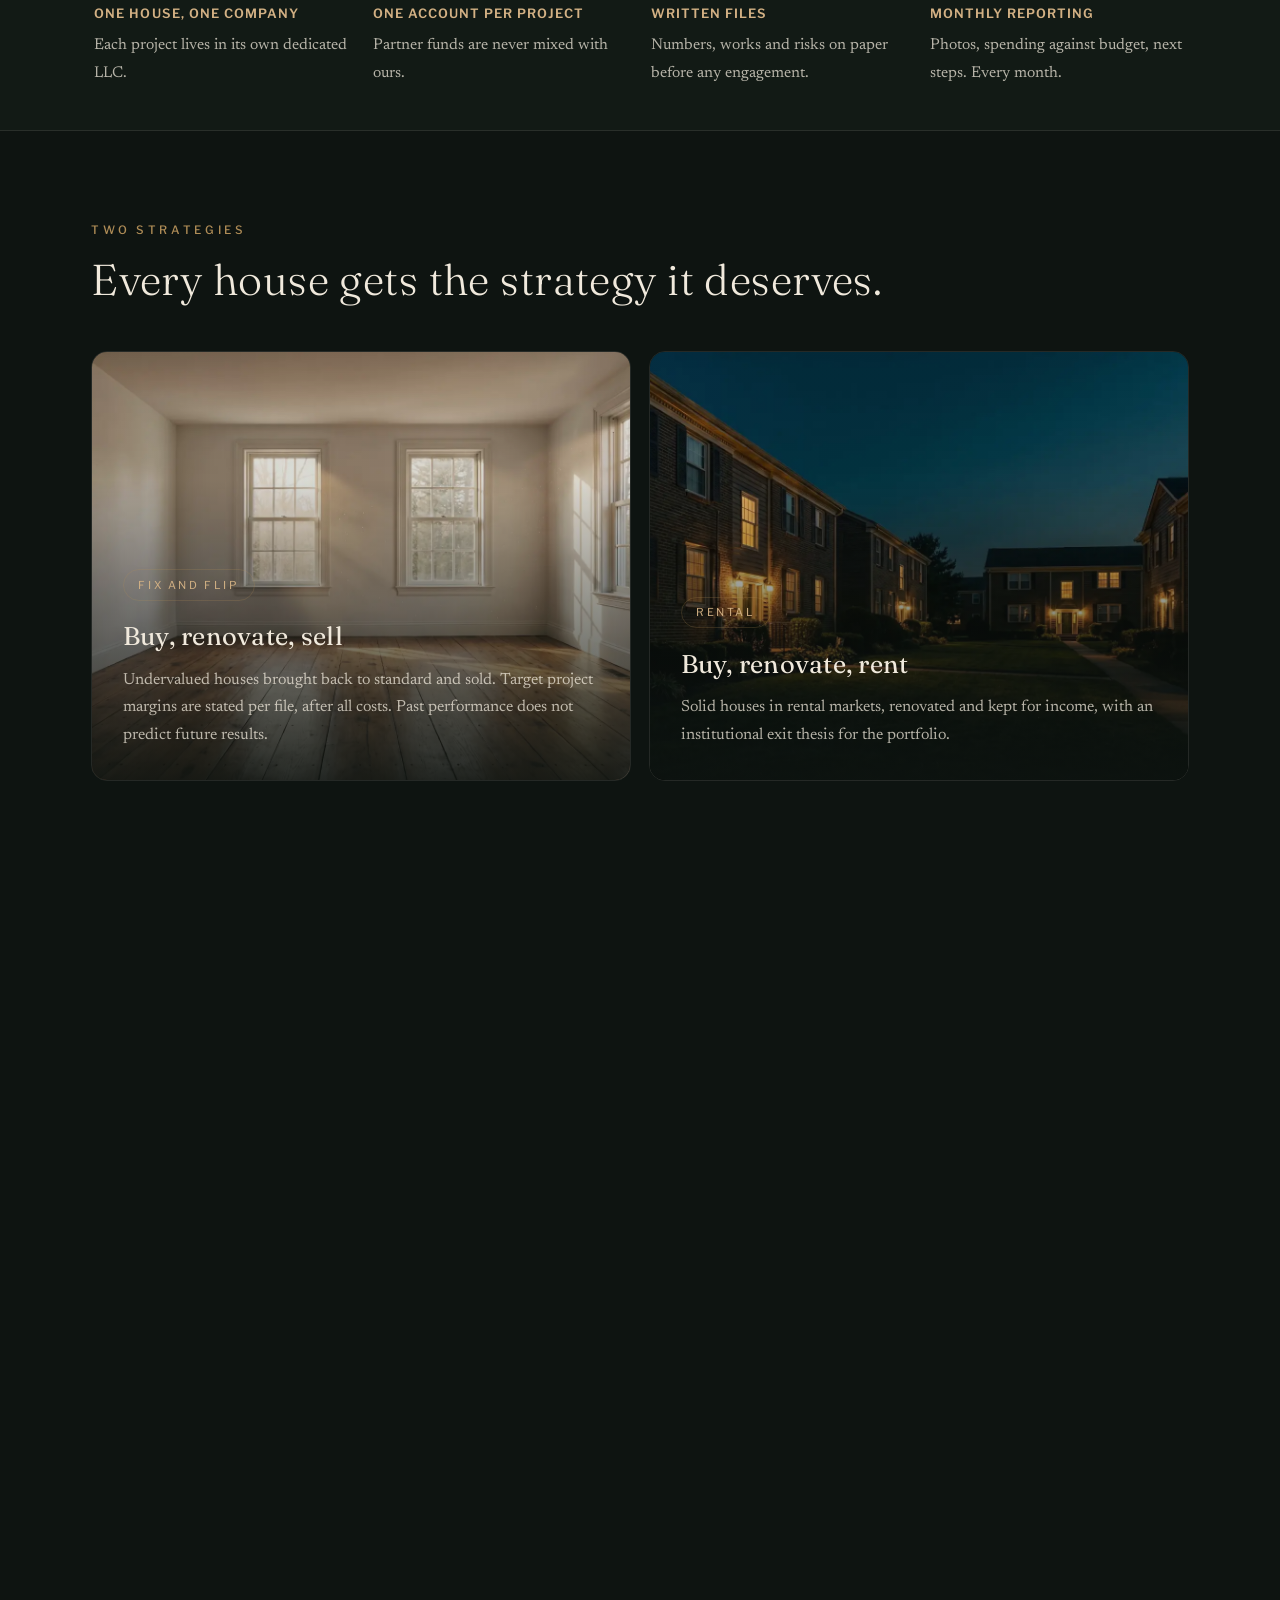
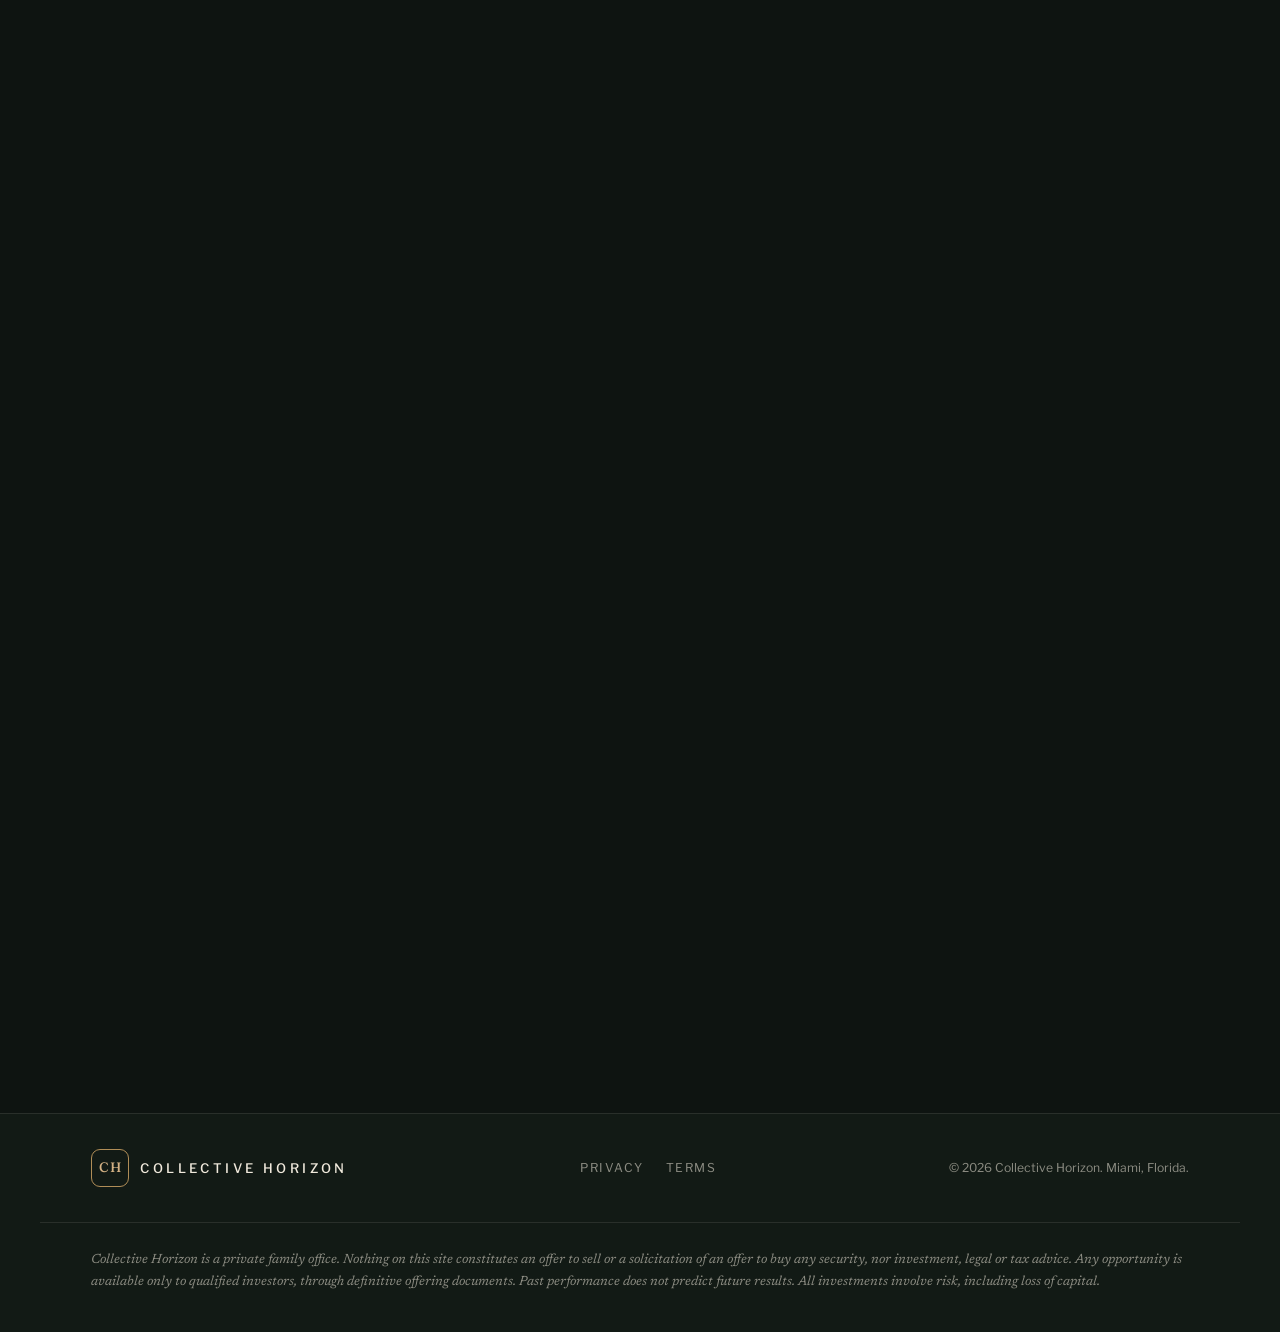
==== commit 7ea3a11a: "[skip netlify] Stage the two real Cincinnati files on the houses section Replaces sample files A and" ====
--- a/index.html
+++ b/index.html
@@ -173,48 +173,48 @@
     <div class="section-head reveal">
       <p class="kicker" data-i18n="houses.kicker">The houses</p>
       <h2 data-i18n="houses.h2">Three files, the way we write them.</h2>
-      <p class="lead" data-i18n="houses.p">Three sample files showing how a project looks on paper: purchase, works, target figures. All numbers are illustrative targets, not an offer. Click a house for the full breakdown.</p>
+      <p class="lead" data-i18n="houses.p">Two live files under way in Cincinnati, written the way we write everything: purchase, works, target figures. The third shows the rental road, as a sample file. Figures are targets, not promises and not an offer. Click a house for the full breakdown.</p>
     </div>
     <div class="houses">
 
       <article class="house reveal" role="button" tabindex="0" data-open="houseDlg1">
         <div class="photo">
-          <img src="assets/posters/street-card.webp" alt="Single family houses on a tree lined street at golden hour" loading="lazy" decoding="async" width="800" height="450">
+          <img src="assets/posters/landis-card.webp" alt="Single family ranch at 1313 Landis Lane, Cincinnati" loading="lazy" decoding="async" width="800" height="600">
           <span class="phototag" data-i18n="tag.flip">Fix and flip</span>
         </div>
         <div class="body">
           <div>
-            <h3 data-i18n="house1.name">File A. Single family, 3 bed, 2 bath</h3>
-            <span class="city" data-i18n="house1.city">Quiet street, established neighborhood</span>
+            <h3 data-i18n="house1.name">1313 Landis Lane, Cincinnati, Ohio</h3>
+            <span class="city" data-i18n="house1.city">4 bed, 1 bath, 1,188 sq ft. Closing August 17</span>
           </div>
           <table class="figs" aria-hidden="true"><tbody>
-            <tr><td data-i18n="lbl.buy">Purchase</td><td>$95,000</td></tr>
-            <tr><td data-i18n="lbl.works">Works</td><td>$45,000</td></tr>
+            <tr><td data-i18n="lbl.buy">Purchase</td><td>$118,500</td></tr>
+            <tr><td data-i18n="lbl.works">Works</td><td>$36,500</td></tr>
             <tr><td data-i18n="lbl.target">Target resale</td><td>$205,000</td></tr>
-            <tr><td data-i18n="lbl.margin">Target project margin</td><td data-i18n="val.m1">18 to 22%</td></tr>
+            <tr><td data-i18n="lbl.margin">Target project margin</td><td data-i18n="val.mA">9 to 14%</td></tr>
           </tbody></table>
-          <span class="sample" data-i18n="badge.sample">Sample file. Illustrative figures.</span>
+          <span class="sample" data-i18n="badge.real">Real file. Figures are targets, not promises.</span>
           <span class="more"><span data-i18n="btn.file">See the file</span><span class="arrow">&rarr;</span></span>
         </div>
       </article>
 
       <article class="house reveal d1" role="button" tabindex="0" data-open="houseDlg2">
         <div class="photo">
-          <img src="assets/posters/craft-card.webp" alt="Freshly renovated room with restored wood floors and new windows" loading="lazy" decoding="async" width="800" height="450">
+          <img src="assets/posters/goodman-card.webp" alt="Yellow cottage at 1611 Goodman Avenue, Cincinnati" loading="lazy" decoding="async" width="800" height="600">
           <span class="phototag" data-i18n="tag.flip">Fix and flip</span>
         </div>
         <div class="body">
           <div>
-            <h3 data-i18n="house2.name">File B. Single family, larger works</h3>
-            <span class="city" data-i18n="house2.city">Family neighborhood, near schools</span>
+            <h3 data-i18n="house2.name">1611 Goodman Avenue, Cincinnati, Ohio</h3>
+            <span class="city" data-i18n="house2.city">From 1 bed to 4 beds, full basement. In underwriting</span>
           </div>
           <table class="figs" aria-hidden="true"><tbody>
-            <tr><td data-i18n="lbl.buy">Purchase</td><td>$140,000</td></tr>
-            <tr><td data-i18n="lbl.works">Works</td><td>$60,000</td></tr>
-            <tr><td data-i18n="lbl.target">Target resale</td><td>$290,000</td></tr>
-            <tr><td data-i18n="lbl.margin">Target project margin</td><td data-i18n="val.m2">17 to 22%</td></tr>
+            <tr><td data-i18n="lbl.buy">Purchase</td><td>$105,000</td></tr>
+            <tr><td data-i18n="lbl.works">Works</td><td>$40,000</td></tr>
+            <tr><td data-i18n="lbl.target">Target resale</td><td>$210,000</td></tr>
+            <tr><td data-i18n="lbl.margin">Target project margin</td><td data-i18n="val.mB">15 to 22%</td></tr>
           </tbody></table>
-          <span class="sample" data-i18n="badge.sample">Sample file. Illustrative figures.</span>
+          <span class="sample" data-i18n="badge.real">Real file. Figures are targets, not promises.</span>
           <span class="more"><span data-i18n="btn.file">See the file</span><span class="arrow">&rarr;</span></span>
         </div>
       </article>
@@ -329,21 +329,23 @@
 <dialog id="houseDlg1" aria-labelledby="h1Title">
   <div class="dlg-scroll">
     <button class="dlg-close" type="button" aria-label="Close" data-i18n-aria="aria.close">&times;</button>
-    <div class="dlg-banner"><img src="assets/posters/street.webp" alt="" loading="lazy" decoding="async" width="1600" height="900"></div>
+    <div class="dlg-banner"><img src="assets/posters/landis.webp" alt="" loading="lazy" decoding="async" width="1600" height="1200"></div>
     <div class="dlg-body">
       <p class="kicker" data-i18n="tag.flip">Fix and flip</p>
-      <h3 id="h1Title" data-i18n="house1.name">File A. Single family, 3 bed, 2 bath</h3>
-      <p class="city" data-i18n="house1.city">Quiet street, established neighborhood</p>
+      <h3 id="h1Title" data-i18n="house1.name">1313 Landis Lane, Cincinnati, Ohio</h3>
+      <p class="city" data-i18n="house1.city">4 bed, 1 bath, 1,188 sq ft. Closing August 17</p>
 
       <div class="dlg-sec">
         <h4 data-i18n="dlg.numbers">The numbers, as written in the file</h4>
         <table class="dlg-table"><tbody>
-          <tr><td data-i18n="lbl.buy">Purchase</td><td>$95,000</td></tr>
-          <tr><td data-i18n="lbl.works">Works</td><td>$45,000</td></tr>
-          <tr><td data-i18n="lbl.carry">Carrying and selling costs, estimate</td><td>$28,000</td></tr>
+          <tr><td data-i18n="lbl.buy">Purchase</td><td>$118,500</td></tr>
+          <tr><td data-i18n="lbl.worksA">Works, escrowed with the lender</td><td>$36,500</td></tr>
+          <tr><td data-i18n="lbl.fin">Financing and closing costs</td><td>$17,460</td></tr>
+          <tr><td data-i18n="lbl.hold">Holding costs, estimate</td><td>$1,500</td></tr>
+          <tr><td data-i18n="lbl.sell">Selling costs, estimate</td><td>$12,500</td></tr>
           <tr><td data-i18n="lbl.target">Target resale</td><td>$205,000</td></tr>
-          <tr class="hl"><td data-i18n="lbl.profit">Target project profit</td><td>$37,000</td></tr>
-          <tr class="hl"><td data-i18n="lbl.margin">Target project margin</td><td data-i18n="val.m1">18 to 22%</td></tr>
+          <tr class="hl"><td data-i18n="lbl.profit">Target project profit</td><td>$18,540</td></tr>
+          <tr class="hl"><td data-i18n="lbl.margin">Target project margin</td><td data-i18n="val.mA">9 to 14%</td></tr>
           <tr><td data-i18n="lbl.duration">Target timeline</td><td data-i18n="val.months6">6 months</td></tr>
           <tr><td data-i18n="lbl.ticket">Minimum ticket</td><td data-i18n="val.ticket">From $10,000</td></tr>
         </tbody></table>
@@ -351,7 +353,7 @@
 
       <div class="dlg-sec">
         <h4 data-i18n="dlg.works.t">The works</h4>
-        <p data-i18n="house1.works">Roof check, full paint, kitchen and both bathrooms, flooring, landscaping for the sale.</p>
+        <p data-i18n="house1.works">Full refresh to neighborhood standard: paint throughout, flooring, kitchen, bathroom, systems check, curb appeal. The budget sits in escrow with the lender and is released draw by draw as work completes.</p>
       </div>
 
       <div class="dlg-sec">
@@ -370,8 +372,8 @@
       </div>
 
       <div class="dlg-cta">
-        <button class="btn btn-solid open-lead" type="button" data-interest="File A" data-i18n="dlg.cta">Request the full file</button>
-        <p class="dlg-note" data-i18n="dlg.note">Reserved for accredited or otherwise qualified investors. Illustrative sample file, not an offer. Past performance does not predict future results.</p>
+        <button class="btn btn-solid open-lead" type="button" data-interest="1313 Landis Lane" data-i18n="dlg.cta">Request the full file</button>
+        <p class="dlg-note" data-i18n="dlg.notereal">Reserved for accredited or otherwise qualified investors. All figures are targets, not promises. This page is information, not an offer: any participation happens only through definitive offering documents.</p>
       </div>
     </div>
   </div>
@@ -381,29 +383,31 @@
 <dialog id="houseDlg2" aria-labelledby="h2Title">
   <div class="dlg-scroll">
     <button class="dlg-close" type="button" aria-label="Close" data-i18n-aria="aria.close">&times;</button>
-    <div class="dlg-banner"><img src="assets/posters/craft.webp" alt="" loading="lazy" decoding="async" width="1600" height="900"></div>
+    <div class="dlg-banner"><img src="assets/posters/goodman.webp" alt="" loading="lazy" decoding="async" width="1600" height="1200"></div>
     <div class="dlg-body">
       <p class="kicker" data-i18n="tag.flip">Fix and flip</p>
-      <h3 id="h2Title" data-i18n="house2.name">File B. Single family, larger works</h3>
-      <p class="city" data-i18n="house2.city">Family neighborhood, near schools</p>
+      <h3 id="h2Title" data-i18n="house2.name">1611 Goodman Avenue, Cincinnati, Ohio</h3>
+      <p class="city" data-i18n="house2.city">From 1 bed to 4 beds, full basement. In underwriting</p>
 
       <div class="dlg-sec">
         <h4 data-i18n="dlg.numbers">The numbers, as written in the file</h4>
         <table class="dlg-table"><tbody>
-          <tr><td data-i18n="lbl.buy">Purchase</td><td>$140,000</td></tr>
-          <tr><td data-i18n="lbl.works">Works</td><td>$60,000</td></tr>
-          <tr><td data-i18n="lbl.carry">Carrying and selling costs, estimate</td><td>$38,000</td></tr>
-          <tr><td data-i18n="lbl.target">Target resale</td><td>$290,000</td></tr>
-          <tr class="hl"><td data-i18n="lbl.profit">Target project profit</td><td>$52,000</td></tr>
-          <tr class="hl"><td data-i18n="lbl.margin">Target project margin</td><td data-i18n="val.m2">17 to 22%</td></tr>
-          <tr><td data-i18n="lbl.duration">Target timeline</td><td data-i18n="val.months8">8 months</td></tr>
+          <tr><td data-i18n="lbl.buy">Purchase</td><td>$105,000</td></tr>
+          <tr><td data-i18n="lbl.worksB">Works, fixed price quote</td><td>$40,000</td></tr>
+          <tr><td data-i18n="lbl.fin">Financing and closing costs</td><td>$14,230</td></tr>
+          <tr><td data-i18n="lbl.hold">Holding costs, estimate</td><td>$2,600</td></tr>
+          <tr><td data-i18n="lbl.sell">Selling costs, estimate</td><td>$12,600</td></tr>
+          <tr><td data-i18n="lbl.target">Target resale</td><td>$210,000</td></tr>
+          <tr class="hl"><td data-i18n="lbl.profit">Target project profit</td><td>$35,570</td></tr>
+          <tr class="hl"><td data-i18n="lbl.margin">Target project margin</td><td data-i18n="val.mB">15 to 22%</td></tr>
+          <tr><td data-i18n="lbl.duration">Target timeline</td><td data-i18n="val.months6">6 months</td></tr>
           <tr><td data-i18n="lbl.ticket">Minimum ticket</td><td data-i18n="val.ticket">From $10,000</td></tr>
         </tbody></table>
       </div>
 
       <div class="dlg-sec">
         <h4 data-i18n="dlg.works.t">The works</h4>
-        <p data-i18n="house2.works">Structural check, new roof, full kitchen and bathrooms, electrical update, flooring, curb appeal.</p>
+        <p data-i18n="house2.works">New layout to four bedrooms, kitchen and bathroom, flooring and paint, basement made clean and dry, mechanicals verified. Fixed price renovation quote in hand.</p>
       </div>
 
       <div class="dlg-sec">
@@ -422,8 +426,8 @@
       </div>
 
       <div class="dlg-cta">
-        <button class="btn btn-solid open-lead" type="button" data-interest="File B" data-i18n="dlg.cta">Request the full file</button>
-        <p class="dlg-note" data-i18n="dlg.note">Reserved for accredited or otherwise qualified investors. Illustrative sample file, not an offer. Past performance does not predict future results.</p>
+        <button class="btn btn-solid open-lead" type="button" data-interest="1611 Goodman Avenue" data-i18n="dlg.cta">Request the full file</button>
+        <p class="dlg-note" data-i18n="dlg.notereal">Reserved for accredited or otherwise qualified investors. All figures are targets, not promises. This page is information, not an offer: any participation happens only through definitive offering documents.</p>
       </div>
     </div>
   </div>
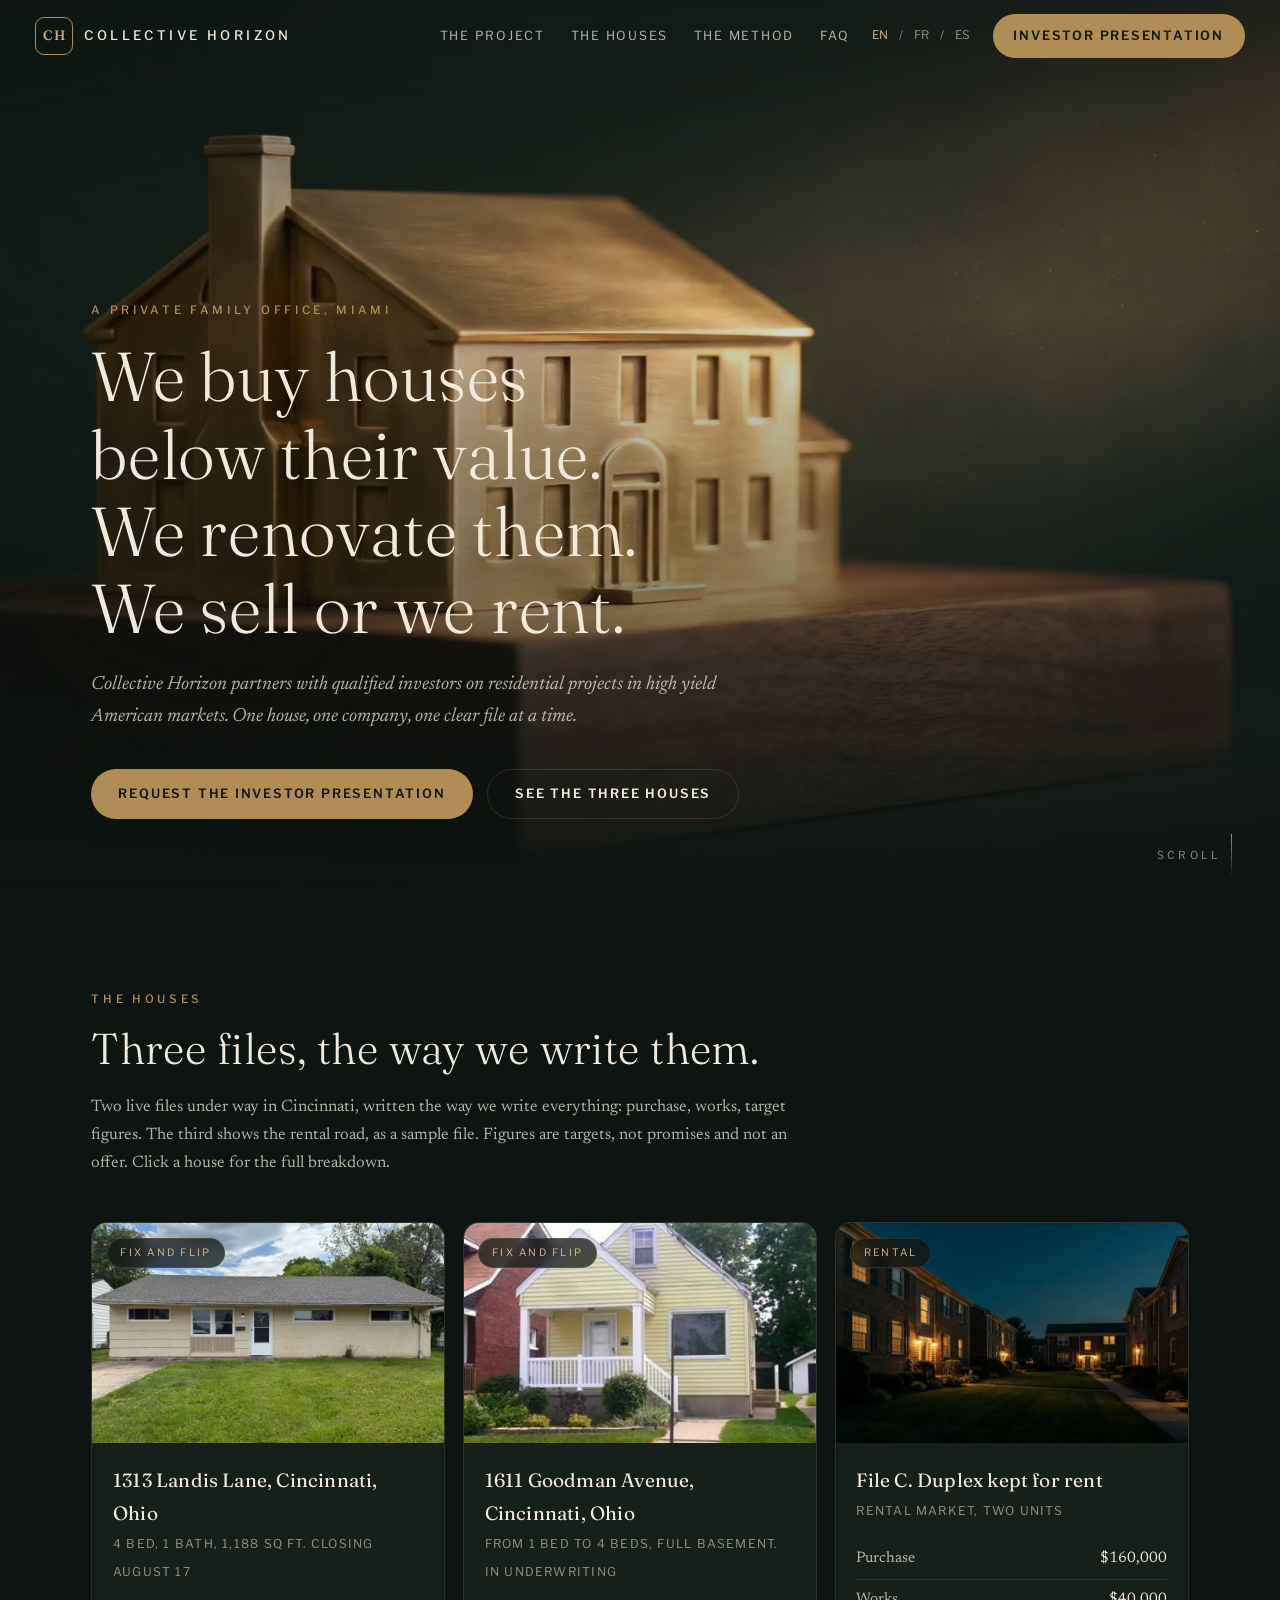
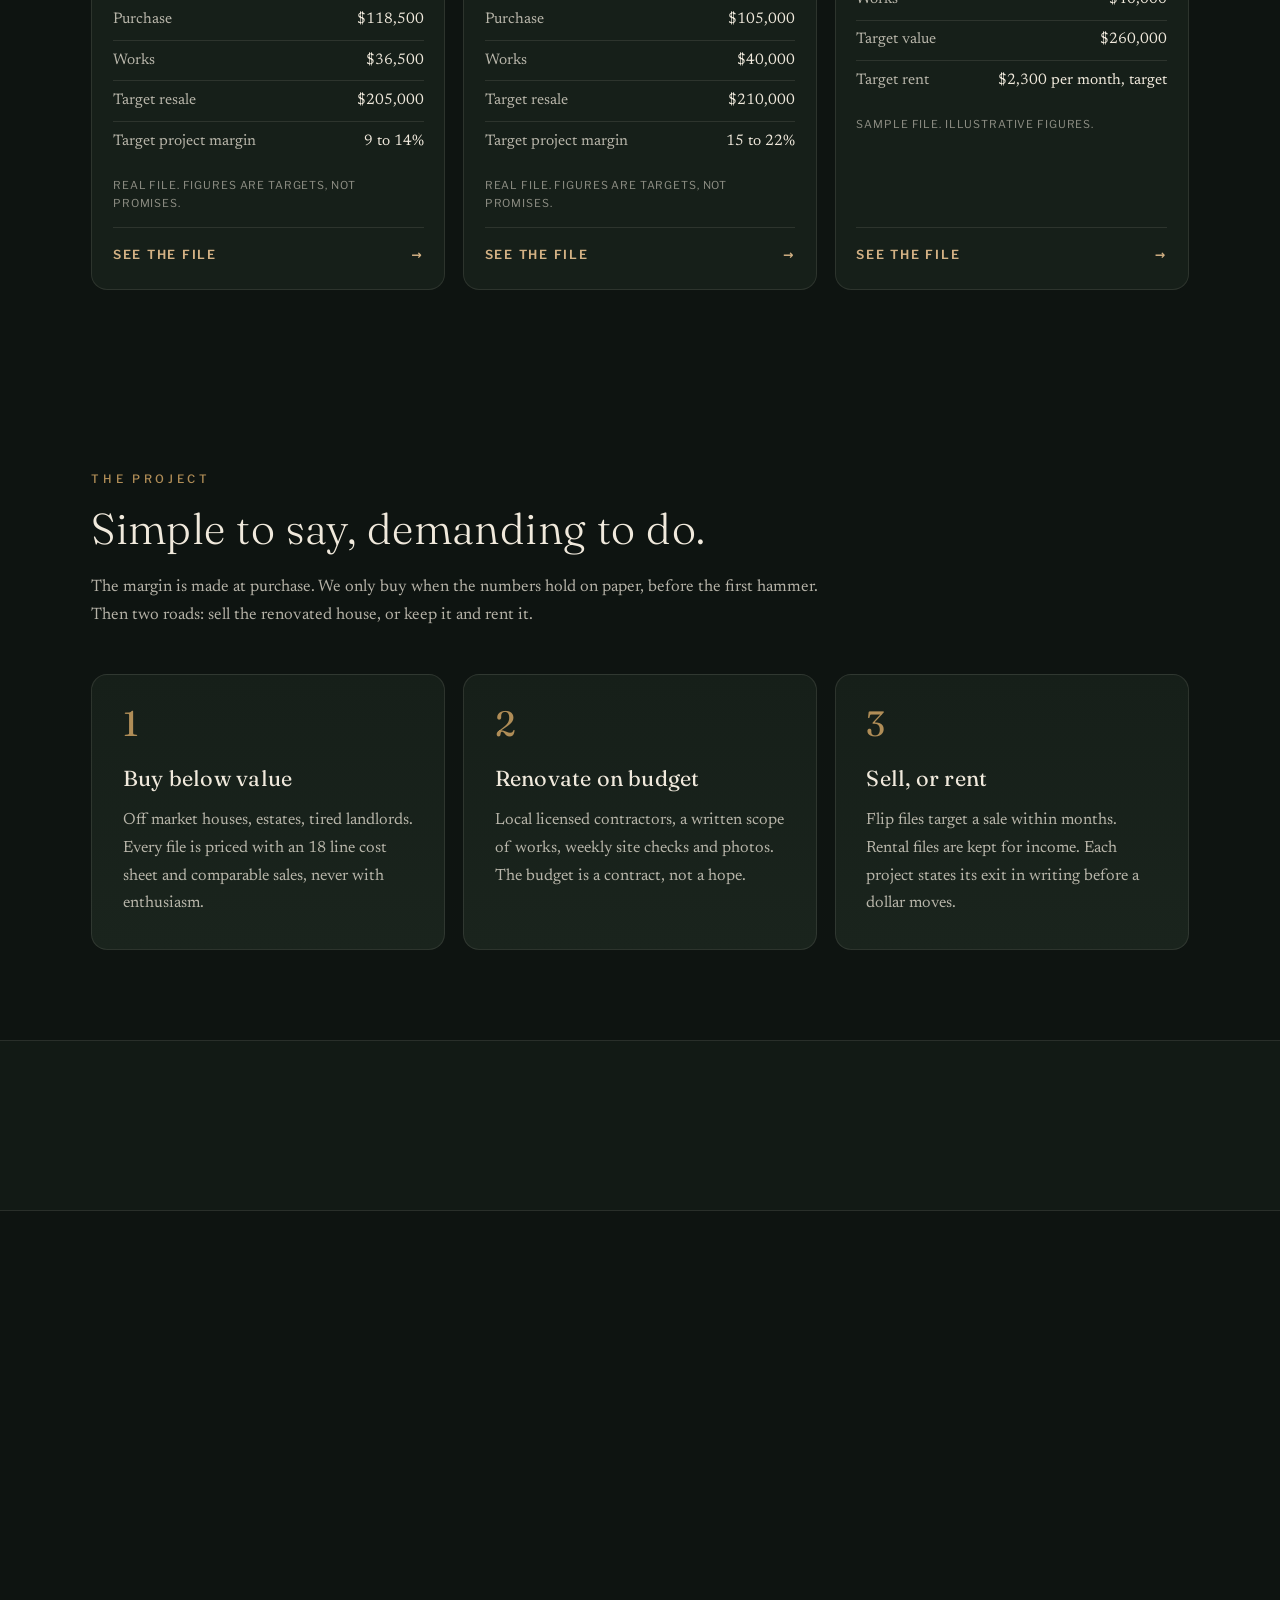
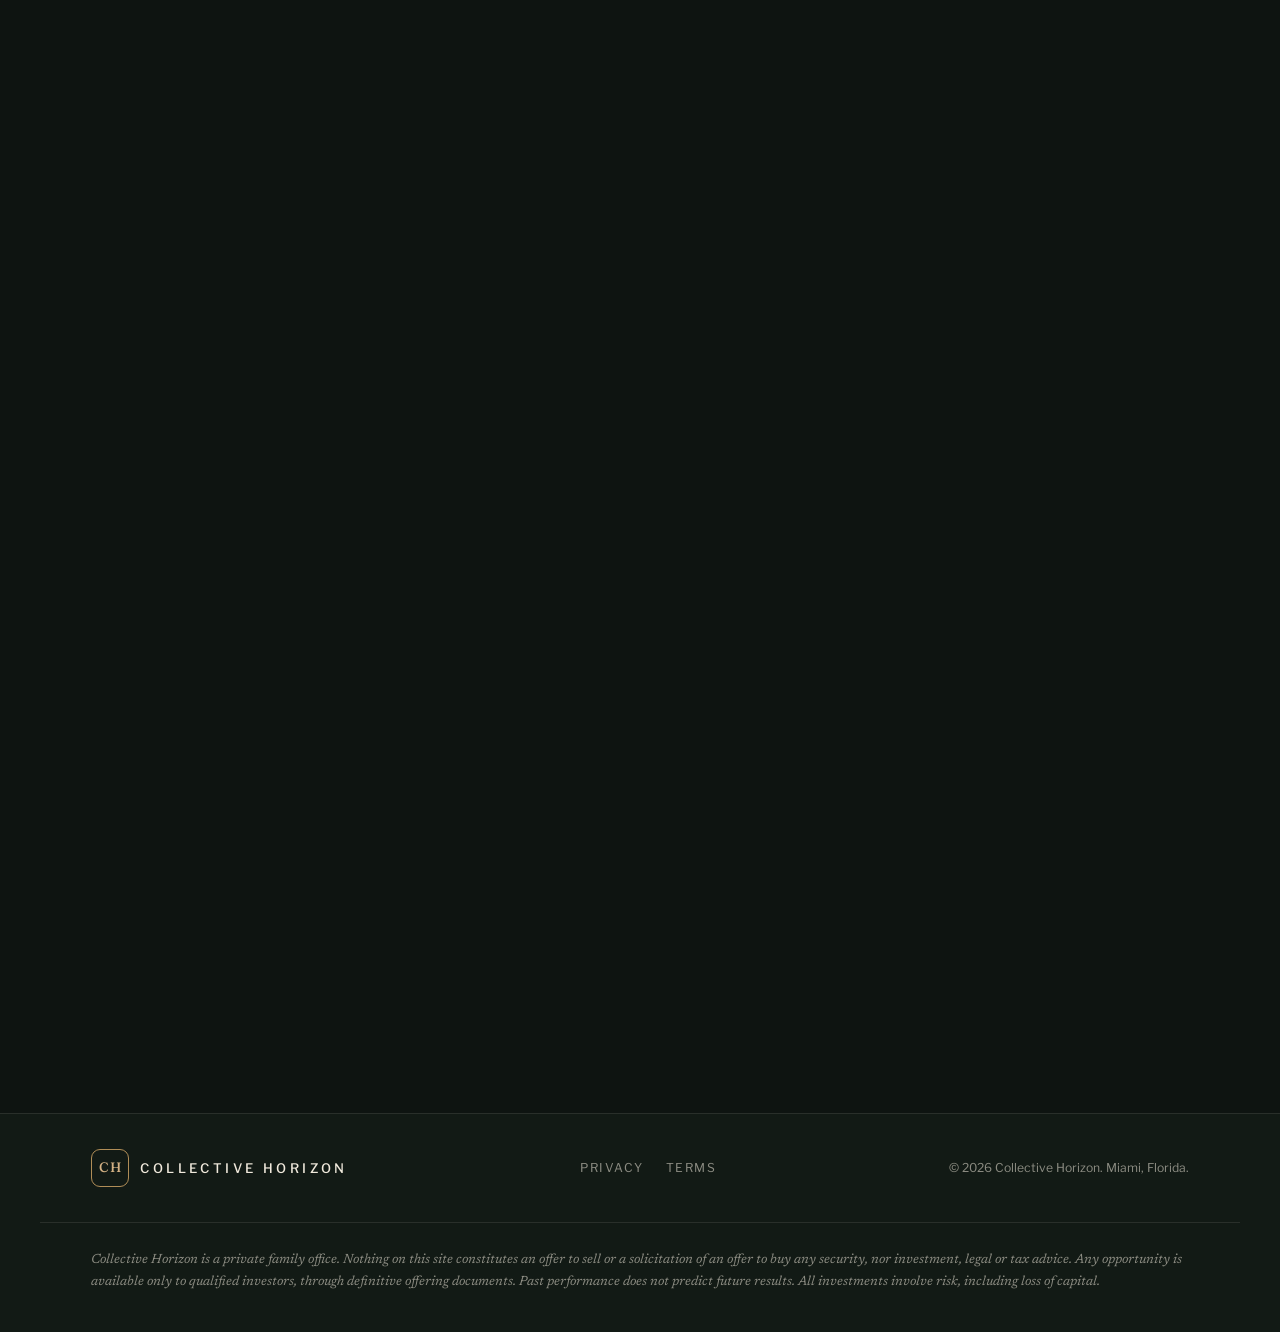
==== commit df8c9582: "[skip netlify] Commercial restructure: houses first, one prospectus page per property The homepage n" ====
--- a/index.html
+++ b/index.html
@@ -97,77 +97,6 @@
   <div class="scroll-hint"><span data-i18n="hero.scroll">Scroll</span><i></i></div>
 </section>
 
-<section class="section" id="project">
-  <div class="wrap">
-    <div class="section-head reveal">
-      <p class="kicker" data-i18n="project.kicker">The project</p>
-      <h2 data-i18n="project.h2">Simple to say, demanding to do.</h2>
-      <p class="lead" data-i18n="project.p">The margin is made at purchase. We only buy when the numbers hold on paper, before the first hammer. Then two roads: sell the renovated house, or keep it and rent it.</p>
-    </div>
-    <div class="steps">
-      <article class="step reveal">
-        <span class="num">1</span>
-        <h3 data-i18n="step1.t">Buy below value</h3>
-        <p data-i18n="step1.p">Off market houses, estates, tired landlords. Every file is priced with an 18 line cost sheet and comparable sales, never with enthusiasm.</p>
-      </article>
-      <article class="step reveal d1">
-        <span class="num">2</span>
-        <h3 data-i18n="step2.t">Renovate on budget</h3>
-        <p data-i18n="step2.p">Local licensed contractors, a written scope of works, weekly site checks and photos. The budget is a contract, not a hope.</p>
-      </article>
-      <article class="step reveal d2">
-        <span class="num">3</span>
-        <h3 data-i18n="step3.t">Sell, or rent</h3>
-        <p data-i18n="step3.p">Flip files target a sale within months. Rental files are kept for income. Each project states its exit in writing before a dollar moves.</p>
-      </article>
-    </div>
-  </div>
-</section>
-
-<div class="trust">
-  <div class="wrap trust-grid">
-    <div class="trust-item reveal"><b data-i18n="trust1.t">One house, one company</b><span data-i18n="trust1.p">Each project lives in its own dedicated LLC.</span></div>
-    <div class="trust-item reveal d1"><b data-i18n="trust2.t">One account per project</b><span data-i18n="trust2.p">Partner funds are never mixed with ours.</span></div>
-    <div class="trust-item reveal d2"><b data-i18n="trust3.t">Written files</b><span data-i18n="trust3.p">Numbers, works and risks on paper before any engagement.</span></div>
-    <div class="trust-item reveal d3"><b data-i18n="trust4.t">Monthly reporting</b><span data-i18n="trust4.p">Photos, spending against budget, next steps. Every month.</span></div>
-  </div>
-</div>
-
-<section class="section" id="strategies">
-  <div class="wrap">
-    <div class="section-head reveal">
-      <p class="kicker" data-i18n="strat.kicker">Two strategies</p>
-      <h2 data-i18n="strat.h2">Every house gets the strategy it deserves.</h2>
-    </div>
-    <div class="strats">
-      <article class="strat reveal">
-        <div class="media">
-          <video muted loop playsinline autoplay preload="metadata" poster="assets/posters/craft.webp" aria-hidden="true">
-            <source src="assets/clips/craft.mp4" type="video/mp4">
-          </video>
-        </div>
-        <div class="body">
-          <span class="tag" data-i18n="tag.flip">Fix and flip</span>
-          <h3 data-i18n="strat1.t">Buy, renovate, sell</h3>
-          <p data-i18n="strat1.p">Undervalued houses brought back to standard and sold. Target project margins are stated per file, after all costs. Past performance does not predict future results.</p>
-        </div>
-      </article>
-      <article class="strat reveal d1">
-        <div class="media">
-          <video muted loop playsinline autoplay preload="metadata" poster="assets/posters/multifamily.webp" aria-hidden="true">
-            <source src="assets/clips/multifamily.mp4" type="video/mp4">
-          </video>
-        </div>
-        <div class="body">
-          <span class="tag" data-i18n="tag.rent">Rental</span>
-          <h3 data-i18n="strat2.t">Buy, renovate, rent</h3>
-          <p data-i18n="strat2.p">Solid houses in rental markets, renovated and kept for income, with an institutional exit thesis for the portfolio.</p>
-        </div>
-      </article>
-    </div>
-  </div>
-</section>
-
 <section class="section" id="houses">
   <div class="wrap">
     <div class="section-head reveal">
@@ -177,7 +106,7 @@
     </div>
     <div class="houses">
 
-      <article class="house reveal" role="button" tabindex="0" data-open="houseDlg1">
+      <a class="house reveal" href="landis.html">
         <div class="photo">
           <img src="assets/posters/landis-card.webp" alt="Single family ranch at 1313 Landis Lane, Cincinnati" loading="lazy" decoding="async" width="800" height="600">
           <span class="phototag" data-i18n="tag.flip">Fix and flip</span>
@@ -196,9 +125,9 @@
           <span class="sample" data-i18n="badge.real">Real file. Figures are targets, not promises.</span>
           <span class="more"><span data-i18n="btn.file">See the file</span><span class="arrow">&rarr;</span></span>
         </div>
-      </article>
-
-      <article class="house reveal d1" role="button" tabindex="0" data-open="houseDlg2">
+      </a>
+
+      <a class="house reveal d1" href="goodman.html">
         <div class="photo">
           <img src="assets/posters/goodman-card.webp" alt="Yellow cottage at 1611 Goodman Avenue, Cincinnati" loading="lazy" decoding="async" width="800" height="600">
           <span class="phototag" data-i18n="tag.flip">Fix and flip</span>
@@ -217,7 +146,7 @@
           <span class="sample" data-i18n="badge.real">Real file. Figures are targets, not promises.</span>
           <span class="more"><span data-i18n="btn.file">See the file</span><span class="arrow">&rarr;</span></span>
         </div>
-      </article>
+      </a>
 
       <article class="house reveal d2" role="button" tabindex="0" data-open="houseDlg3">
         <div class="photo">
@@ -244,6 +173,79 @@
   </div>
 </section>
 
+<section class="section" id="project">
+  <div class="wrap">
+    <div class="section-head reveal">
+      <p class="kicker" data-i18n="project.kicker">The project</p>
+      <h2 data-i18n="project.h2">Simple to say, demanding to do.</h2>
+      <p class="lead" data-i18n="project.p">The margin is made at purchase. We only buy when the numbers hold on paper, before the first hammer. Then two roads: sell the renovated house, or keep it and rent it.</p>
+    </div>
+    <div class="steps">
+      <article class="step reveal">
+        <span class="num">1</span>
+        <h3 data-i18n="step1.t">Buy below value</h3>
+        <p data-i18n="step1.p">Off market houses, estates, tired landlords. Every file is priced with an 18 line cost sheet and comparable sales, never with enthusiasm.</p>
+      </article>
+      <article class="step reveal d1">
+        <span class="num">2</span>
+        <h3 data-i18n="step2.t">Renovate on budget</h3>
+        <p data-i18n="step2.p">Local licensed contractors, a written scope of works, weekly site checks and photos. The budget is a contract, not a hope.</p>
+      </article>
+      <article class="step reveal d2">
+        <span class="num">3</span>
+        <h3 data-i18n="step3.t">Sell, or rent</h3>
+        <p data-i18n="step3.p">Flip files target a sale within months. Rental files are kept for income. Each project states its exit in writing before a dollar moves.</p>
+      </article>
+    </div>
+  </div>
+</section>
+
+<div class="trust">
+  <div class="wrap trust-grid">
+    <div class="trust-item reveal"><b data-i18n="trust1.t">One house, one company</b><span data-i18n="trust1.p">Each project lives in its own dedicated LLC.</span></div>
+    <div class="trust-item reveal d1"><b data-i18n="trust2.t">One account per project</b><span data-i18n="trust2.p">Partner funds are never mixed with ours.</span></div>
+    <div class="trust-item reveal d2"><b data-i18n="trust3.t">Written files</b><span data-i18n="trust3.p">Numbers, works and risks on paper before any engagement.</span></div>
+    <div class="trust-item reveal d3"><b data-i18n="trust4.t">Monthly reporting</b><span data-i18n="trust4.p">Photos, spending against budget, next steps. Every month.</span></div>
+  </div>
+</div>
+
+<section class="section" id="strategies">
+  <div class="wrap">
+    <div class="section-head reveal">
+      <p class="kicker" data-i18n="strat.kicker">Two strategies</p>
+      <h2 data-i18n="strat.h2">Every house gets the strategy it deserves.</h2>
+    </div>
+    <div class="strats">
+      <article class="strat reveal">
+        <div class="media">
+          <video muted loop playsinline autoplay preload="metadata" poster="assets/posters/craft.webp" aria-hidden="true">
+            <source src="assets/clips/craft.mp4" type="video/mp4">
+          </video>
+        </div>
+        <div class="body">
+          <span class="tag" data-i18n="tag.flip">Fix and flip</span>
+          <h3 data-i18n="strat1.t">Buy, renovate, sell</h3>
+          <p data-i18n="strat1.p">Undervalued houses brought back to standard and sold. Target project margins are stated per file, after all costs. Past performance does not predict future results.</p>
+        </div>
+      </article>
+      <article class="strat reveal d1">
+        <div class="media">
+          <video muted loop playsinline autoplay preload="metadata" poster="assets/posters/multifamily.webp" aria-hidden="true">
+            <source src="assets/clips/multifamily.mp4" type="video/mp4">
+          </video>
+        </div>
+        <div class="body">
+          <span class="tag" data-i18n="tag.rent">Rental</span>
+          <h3 data-i18n="strat2.t">Buy, renovate, rent</h3>
+          <p data-i18n="strat2.p">Solid houses in rental markets, renovated and kept for income, with an institutional exit thesis for the portfolio.</p>
+        </div>
+      </article>
+    </div>
+  </div>
+</section>
+
+
+
 <section class="section" id="method">
   <div class="wrap">
     <div class="section-head reveal">
@@ -324,114 +326,6 @@
 <div class="mobile-cta">
   <button class="btn btn-solid open-lead" type="button" data-i18n="nav.cta.short">Investor presentation</button>
 </div>
-
-<!-- House file A -->
-<dialog id="houseDlg1" aria-labelledby="h1Title">
-  <div class="dlg-scroll">
-    <button class="dlg-close" type="button" aria-label="Close" data-i18n-aria="aria.close">&times;</button>
-    <div class="dlg-banner"><img src="assets/posters/landis.webp" alt="" loading="lazy" decoding="async" width="1600" height="1200"></div>
-    <div class="dlg-body">
-      <p class="kicker" data-i18n="tag.flip">Fix and flip</p>
-      <h3 id="h1Title" data-i18n="house1.name">1313 Landis Lane, Cincinnati, Ohio</h3>
-      <p class="city" data-i18n="house1.city">4 bed, 1 bath, 1,188 sq ft. Closing August 17</p>
-
-      <div class="dlg-sec">
-        <h4 data-i18n="dlg.numbers">The numbers, as written in the file</h4>
-        <table class="dlg-table"><tbody>
-          <tr><td data-i18n="lbl.buy">Purchase</td><td>$118,500</td></tr>
-          <tr><td data-i18n="lbl.worksA">Works, escrowed with the lender</td><td>$36,500</td></tr>
-          <tr><td data-i18n="lbl.fin">Financing and closing costs</td><td>$17,460</td></tr>
-          <tr><td data-i18n="lbl.hold">Holding costs, estimate</td><td>$1,500</td></tr>
-          <tr><td data-i18n="lbl.sell">Selling costs, estimate</td><td>$12,500</td></tr>
-          <tr><td data-i18n="lbl.target">Target resale</td><td>$205,000</td></tr>
-          <tr class="hl"><td data-i18n="lbl.profit">Target project profit</td><td>$18,540</td></tr>
-          <tr class="hl"><td data-i18n="lbl.margin">Target project margin</td><td data-i18n="val.mA">9 to 14%</td></tr>
-          <tr><td data-i18n="lbl.duration">Target timeline</td><td data-i18n="val.months6">6 months</td></tr>
-          <tr><td data-i18n="lbl.ticket">Minimum ticket</td><td data-i18n="val.ticket">From $10,000</td></tr>
-        </tbody></table>
-      </div>
-
-      <div class="dlg-sec">
-        <h4 data-i18n="dlg.works.t">The works</h4>
-        <p data-i18n="house1.works">Full refresh to neighborhood standard: paint throughout, flooring, kitchen, bathroom, systems check, curb appeal. The budget sits in escrow with the lender and is released draw by draw as work completes.</p>
-      </div>
-
-      <div class="dlg-sec">
-        <h4 data-i18n="dlg.risks.t">The three risks we write down</h4>
-        <p data-i18n="dlg.risks.p">Market moves, works overruns, timeline slips. Every file names its three main risks and what we do about each. All investments involve risk, including loss of capital.</p>
-      </div>
-
-      <div class="dlg-sec">
-        <h4 data-i18n="dlg.full.t">The full file includes</h4>
-        <ul>
-          <li data-i18n="dlg.full.li1">Photos and address after a first call</li>
-          <li data-i18n="dlg.full.li2">The works budget, line by line</li>
-          <li data-i18n="dlg.full.li3">Comparable sales and the pricing method</li>
-          <li data-i18n="dlg.full.li4">The structure, the order of distributions and the documents you sign</li>
-        </ul>
-      </div>
-
-      <div class="dlg-cta">
-        <button class="btn btn-solid open-lead" type="button" data-interest="1313 Landis Lane" data-i18n="dlg.cta">Request the full file</button>
-        <p class="dlg-note" data-i18n="dlg.notereal">Reserved for accredited or otherwise qualified investors. All figures are targets, not promises. This page is information, not an offer: any participation happens only through definitive offering documents.</p>
-      </div>
-    </div>
-  </div>
-</dialog>
-
-<!-- House file B -->
-<dialog id="houseDlg2" aria-labelledby="h2Title">
-  <div class="dlg-scroll">
-    <button class="dlg-close" type="button" aria-label="Close" data-i18n-aria="aria.close">&times;</button>
-    <div class="dlg-banner"><img src="assets/posters/goodman.webp" alt="" loading="lazy" decoding="async" width="1600" height="1200"></div>
-    <div class="dlg-body">
-      <p class="kicker" data-i18n="tag.flip">Fix and flip</p>
-      <h3 id="h2Title" data-i18n="house2.name">1611 Goodman Avenue, Cincinnati, Ohio</h3>
-      <p class="city" data-i18n="house2.city">From 1 bed to 4 beds, full basement. In underwriting</p>
-
-      <div class="dlg-sec">
-        <h4 data-i18n="dlg.numbers">The numbers, as written in the file</h4>
-        <table class="dlg-table"><tbody>
-          <tr><td data-i18n="lbl.buy">Purchase</td><td>$105,000</td></tr>
-          <tr><td data-i18n="lbl.worksB">Works, fixed price quote</td><td>$40,000</td></tr>
-          <tr><td data-i18n="lbl.fin">Financing and closing costs</td><td>$14,230</td></tr>
-          <tr><td data-i18n="lbl.hold">Holding costs, estimate</td><td>$2,600</td></tr>
-          <tr><td data-i18n="lbl.sell">Selling costs, estimate</td><td>$12,600</td></tr>
-          <tr><td data-i18n="lbl.target">Target resale</td><td>$210,000</td></tr>
-          <tr class="hl"><td data-i18n="lbl.profit">Target project profit</td><td>$35,570</td></tr>
-          <tr class="hl"><td data-i18n="lbl.margin">Target project margin</td><td data-i18n="val.mB">15 to 22%</td></tr>
-          <tr><td data-i18n="lbl.duration">Target timeline</td><td data-i18n="val.months6">6 months</td></tr>
-          <tr><td data-i18n="lbl.ticket">Minimum ticket</td><td data-i18n="val.ticket">From $10,000</td></tr>
-        </tbody></table>
-      </div>
-
-      <div class="dlg-sec">
-        <h4 data-i18n="dlg.works.t">The works</h4>
-        <p data-i18n="house2.works">New layout to four bedrooms, kitchen and bathroom, flooring and paint, basement made clean and dry, mechanicals verified. Fixed price renovation quote in hand.</p>
-      </div>
-
-      <div class="dlg-sec">
-        <h4 data-i18n="dlg.risks.t">The three risks we write down</h4>
-        <p data-i18n="dlg.risks.p">Market moves, works overruns, timeline slips. Every file names its three main risks and what we do about each. All investments involve risk, including loss of capital.</p>
-      </div>
-
-      <div class="dlg-sec">
-        <h4 data-i18n="dlg.full.t">The full file includes</h4>
-        <ul>
-          <li data-i18n="dlg.full.li1">Photos and address after a first call</li>
-          <li data-i18n="dlg.full.li2">The works budget, line by line</li>
-          <li data-i18n="dlg.full.li3">Comparable sales and the pricing method</li>
-          <li data-i18n="dlg.full.li4">The structure, the order of distributions and the documents you sign</li>
-        </ul>
-      </div>
-
-      <div class="dlg-cta">
-        <button class="btn btn-solid open-lead" type="button" data-interest="1611 Goodman Avenue" data-i18n="dlg.cta">Request the full file</button>
-        <p class="dlg-note" data-i18n="dlg.notereal">Reserved for accredited or otherwise qualified investors. All figures are targets, not promises. This page is information, not an offer: any participation happens only through definitive offering documents.</p>
-      </div>
-    </div>
-  </div>
-</dialog>
 
 <!-- House file C -->
 <dialog id="houseDlg3" aria-labelledby="h3Title">
--- a/src/styles.css
+++ b/src/styles.css
@@ -361,3 +361,30 @@
   .foot-in .brand>span:last-child{display:inline}
   body{padding-bottom:76px}
 }
+
+/* Prospectus pages */
+.pr-hero{position:relative;min-height:62svh;display:flex;align-items:flex-end}
+.pr-hero .media{position:absolute;inset:0}
+.pr-hero .media img{width:100%;height:100%;object-fit:cover}
+.pr-hero .media::after{content:"";position:absolute;inset:0;background:linear-gradient(180deg,rgba(14,20,17,.5) 0%,rgba(14,20,17,.12) 40%,rgba(14,20,17,.62) 78%,var(--bg) 100%)}
+.pr-hero .inner{position:relative;z-index:2;width:100%;padding-top:calc(var(--header-h) + 3rem);padding-bottom:clamp(2.2rem,6vh,4rem)}
+.pr-hero h1{font-size:clamp(1.9rem,4.6vw,3.4rem);line-height:1.12;max-width:20ch;margin:.8rem 0 .5rem}
+.pr-hero .city{font-family:var(--sans);font-size:.8rem;letter-spacing:.14em;text-transform:uppercase;color:var(--cream-dim)}
+.offer{background:var(--bg-2);border-block:1px solid var(--line-soft)}
+.offer-grid{display:grid;grid-template-columns:repeat(4,1fr);gap:1rem;padding-block:clamp(1.8rem,4vh,2.8rem)}
+.offer-tile{border:1px solid var(--line);border-radius:var(--radius);padding:1.2rem 1.3rem;background:linear-gradient(180deg,var(--panel),var(--panel-2))}
+.offer-tile b{display:block;font-family:var(--sans);font-size:.68rem;font-weight:600;letter-spacing:.2em;text-transform:uppercase;color:var(--brass);margin-bottom:.45rem}
+.offer-tile span{font-family:var(--serif-d);font-size:clamp(1.3rem,2.2vw,1.8rem);color:var(--cream)}
+.offer-note{padding-bottom:1.8rem;color:var(--cream-faint);font-size:.85rem;font-style:italic;max-width:60rem}
+.pr-cta-row{display:flex;flex-wrap:wrap;gap:.9rem;margin-top:1.6rem}
+.waterfall{counter-reset:w;display:grid;gap:.7rem;max-width:46rem}
+.waterfall li{list-style:none;display:flex;gap:1rem;align-items:flex-start;border:1px solid var(--line-soft);border-radius:12px;padding:.95rem 1.1rem;background:var(--bg-2);color:var(--cream-dim)}
+.waterfall li::before{counter-increment:w;content:counter(w);flex:none;width:30px;height:30px;border:1px solid var(--brass);border-radius:50%;display:grid;place-items:center;font-family:var(--serif-d);color:var(--brass-hi)}
+.pr-table{width:100%;max-width:46rem;border-collapse:collapse;font-size:.98em}
+.pr-table td,.pr-table th{padding:.6rem 0;border-bottom:1px solid var(--line-soft);color:var(--cream-dim);text-align:start}
+.pr-table td:last-child,.pr-table th:last-child{text-align:end;color:var(--cream);font-variant-numeric:tabular-nums;white-space:nowrap}
+.pr-table th{font-family:var(--sans);font-size:.7rem;font-weight:600;letter-spacing:.18em;text-transform:uppercase;color:var(--brass)}
+.pr-table tr.hl td{color:var(--brass-hi);border-bottom-color:var(--line)}
+.pr-note{font-size:.85rem;font-style:italic;color:var(--cream-faint);max-width:60rem;margin-top:1rem}
+@media (max-width:900px){.offer-grid{grid-template-columns:1fr 1fr}}
+@media (max-width:560px){.offer-grid{grid-template-columns:1fr}}
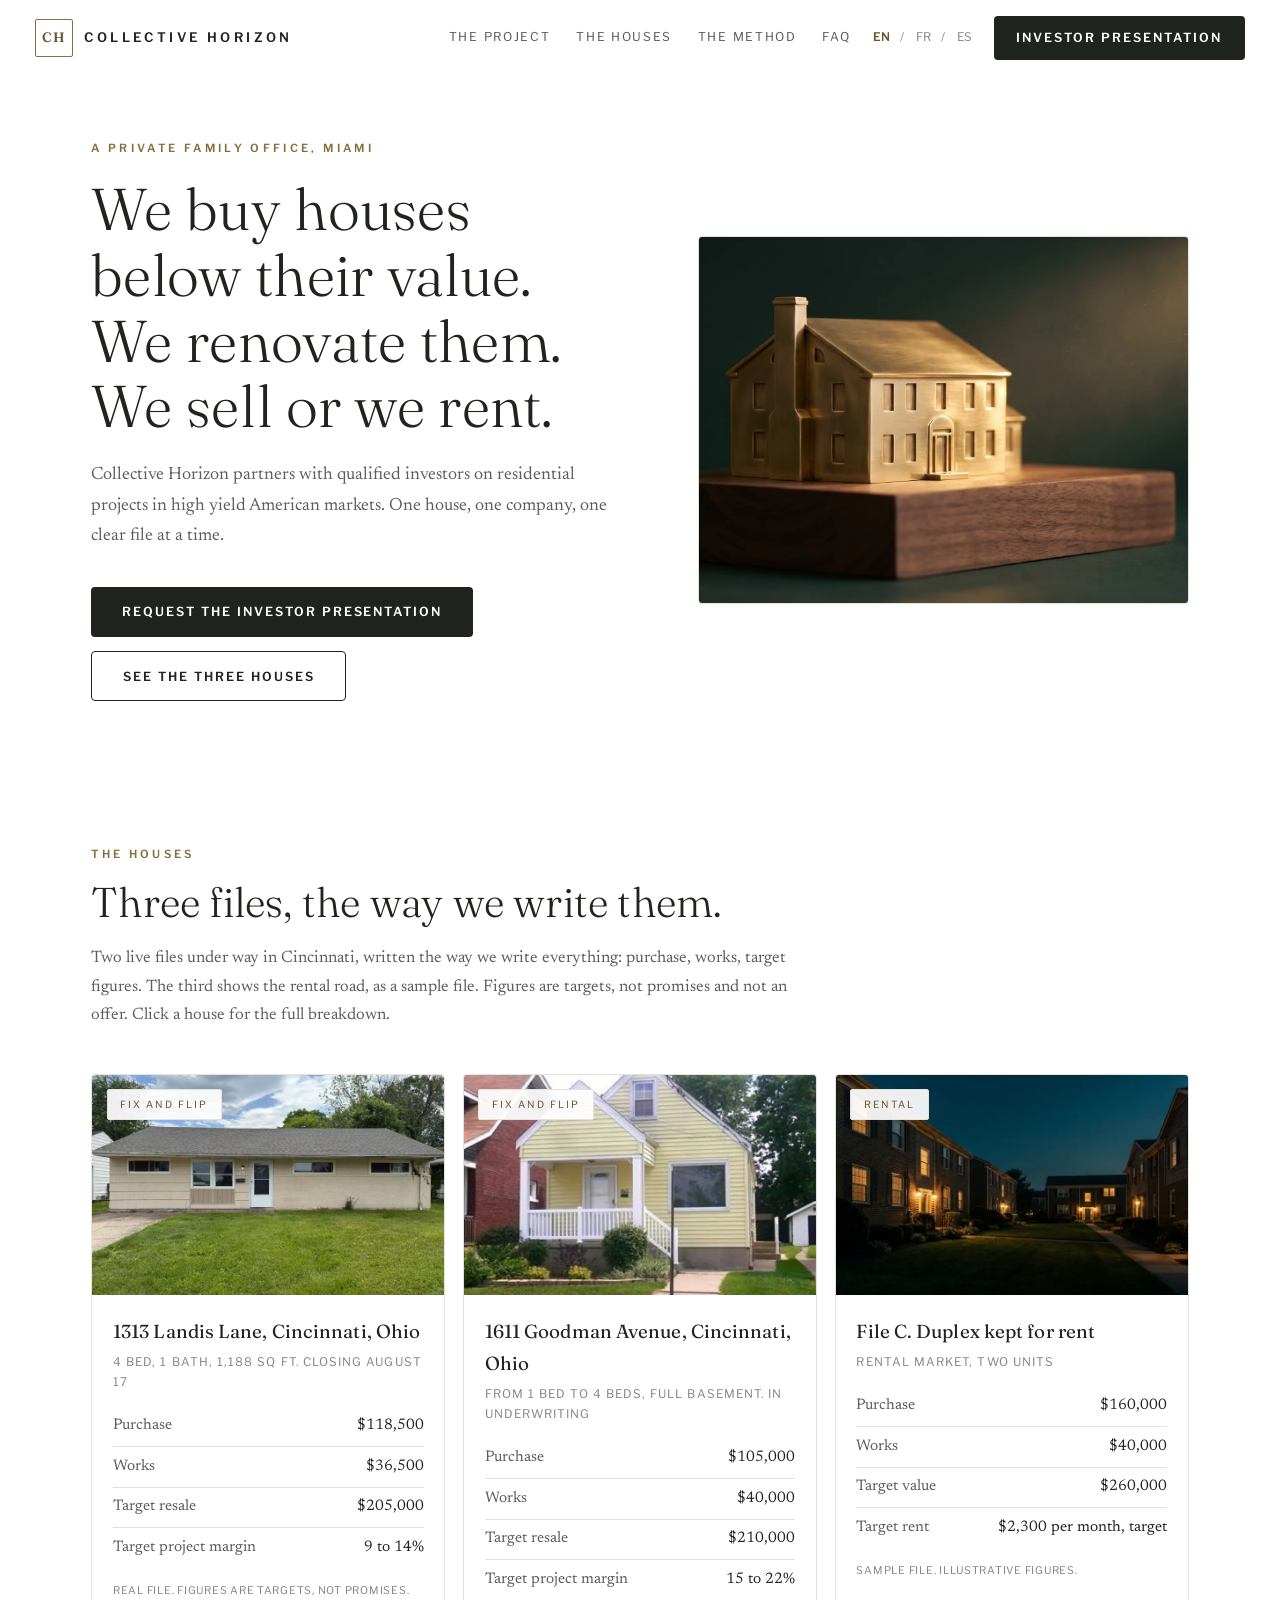
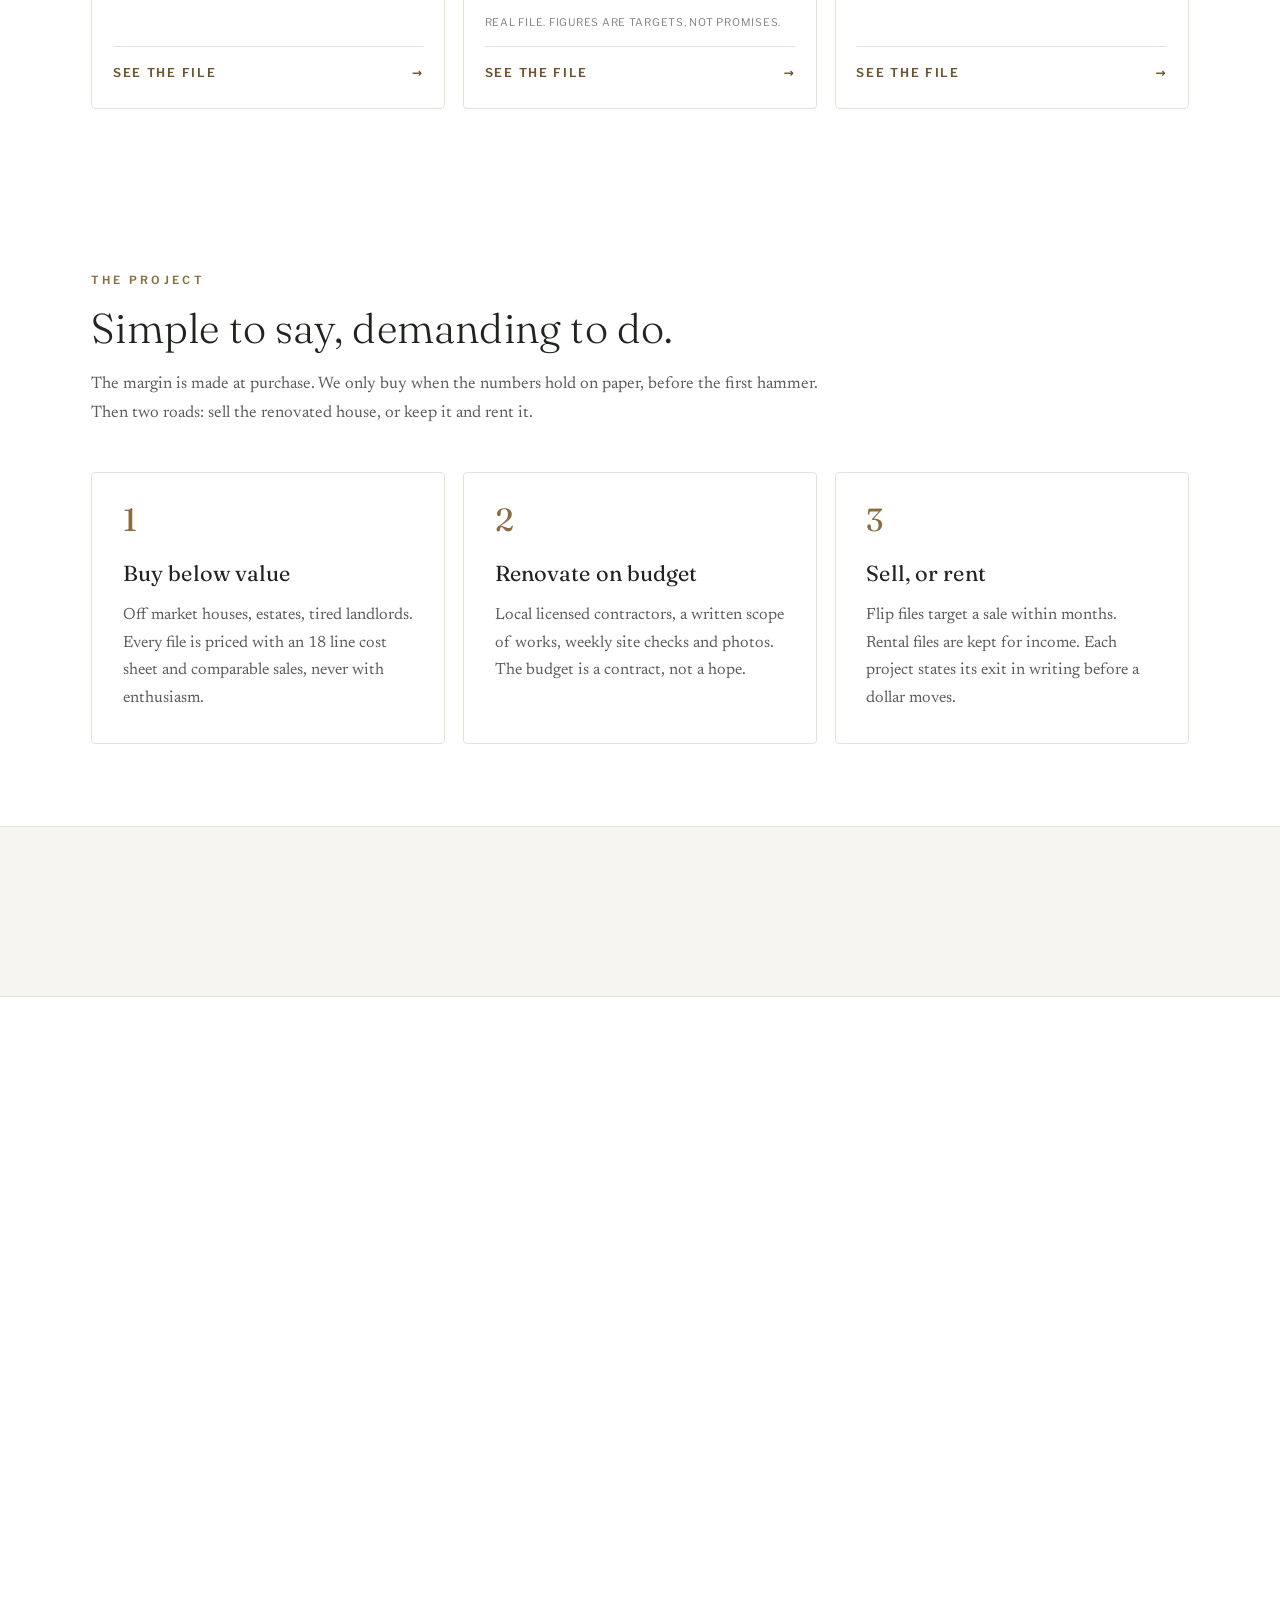
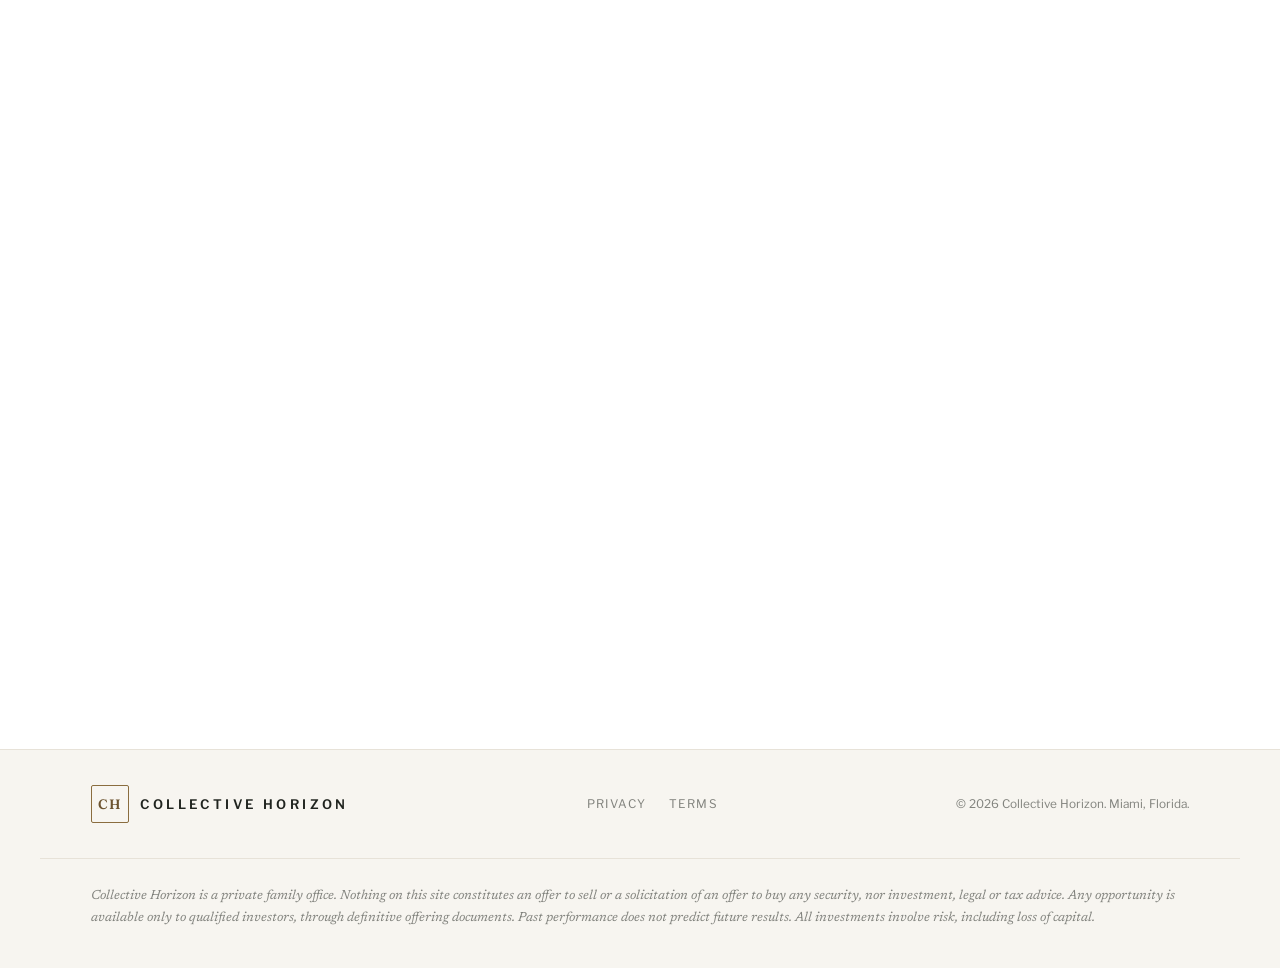
==== commit 4a157fe4: "Restyle the whole site to a light private bank register White paper background, near black serif hea" ====
--- a/index.html
+++ b/index.html
@@ -21,7 +21,7 @@
 <meta property="og:locale:alternate" content="fr_FR">
 <meta property="og:locale:alternate" content="es_ES">
 <meta name="twitter:card" content="summary_large_image">
-<meta name="theme-color" content="#0e1411">
+<meta name="theme-color" content="#ffffff">
 <link rel="preload" as="image" href="assets/hero-still.webp" fetchpriority="high">
 <link rel="preconnect" href="https://fonts.googleapis.com">
 <link rel="preconnect" href="https://fonts.gstatic.com" crossorigin>
@@ -78,13 +78,8 @@
 </header>
 
 <section class="hero" id="hero">
-  <div class="hero-media">
-    <video autoplay muted loop playsinline preload="metadata" poster="assets/hero-still.webp" aria-hidden="true">
-      <source src="assets/clips/hero_orbit.mp4" type="video/mp4">
-    </video>
-  </div>
-  <div class="hero-content">
-    <div class="wrap">
+  <div class="wrap">
+    <div>
       <p class="kicker" data-i18n="hero.kicker">A private family office, Miami</p>
       <h1 data-i18n="hero.h1">We buy houses below their value. We renovate them. We sell or we rent.</h1>
       <p class="lead" data-i18n="hero.sub">Collective Horizon partners with qualified investors on residential projects in high yield American markets. One house, one company, one clear file at a time.</p>
@@ -93,8 +88,12 @@
         <a class="btn btn-ghost" href="#houses" data-i18n="hero.cta2">See the three houses</a>
       </div>
     </div>
-  </div>
-  <div class="scroll-hint"><span data-i18n="hero.scroll">Scroll</span><i></i></div>
+    <div class="hero-frame">
+      <video autoplay muted loop playsinline preload="metadata" poster="assets/hero-still.webp" aria-hidden="true">
+        <source src="assets/clips/hero_orbit.mp4" type="video/mp4">
+      </video>
+    </div>
+  </div>
 </section>
 
 <section class="section" id="houses">
--- a/src/styles.css
+++ b/src/styles.css
@@ -1,22 +1,25 @@
-/* Collective Horizon. No em or en dash anywhere, per house rule. */
+/* Collective Horizon. Light institutional palette, private bank register.
+   Variable names kept from the dark build so the HTML contract is unchanged:
+   --cream is now the INK (near black), --bg is the paper. No em or en dash. */
 :root{
-  --bg:#0e1411;
-  --bg-2:#121a15;
-  --panel:#161f19;
-  --panel-2:#1a241d;
-  --line:rgba(176,141,87,.22);
-  --line-soft:rgba(240,233,220,.10);
-  --brass:#b08d57;
-  --brass-hi:#d3b184;
-  --cream:#f0e9dc;
-  --cream-dim:rgba(240,233,220,.74);
-  --cream-faint:rgba(240,233,220,.55);
+  --bg:#ffffff;
+  --bg-2:#f7f5f0;
+  --panel:#ffffff;
+  --panel-2:#faf8f4;
+  --line:rgba(138,109,63,.35);
+  --line-soft:#e7e2d8;
+  --brass:#8a6d3f;
+  --brass-hi:#6d5430;
+  --cream:#20241f;
+  --cream-dim:rgba(32,36,31,.74);
+  --cream-faint:rgba(32,36,31,.55);
+  --paper-light:#f4efe6;
   --serif-d:"Fraunces",Georgia,serif;
   --serif-b:"Newsreader",Georgia,serif;
   --sans:"Libre Franklin",system-ui,sans-serif;
   --pad:clamp(1.25rem,4vw,4rem);
-  --radius:16px;
-  --header-h:72px;
+  --radius:4px;
+  --header-h:76px;
 }
 *{margin:0;padding:0;box-sizing:border-box}
 html{scroll-behavior:smooth}
@@ -31,107 +34,91 @@
 img,video{max-width:100%;display:block}
 a{color:inherit;text-decoration:none}
 button{font:inherit;color:inherit;background:none;border:none;cursor:pointer}
-:focus-visible{outline:2px solid var(--brass-hi);outline-offset:3px;border-radius:4px}
-::selection{background:rgba(176,141,87,.35)}
+:focus-visible{outline:2px solid var(--brass-hi);outline-offset:3px}
+::selection{background:rgba(138,109,63,.22)}
 
 .wrap{max-width:1200px;margin:0 auto;padding-left:var(--pad);padding-right:var(--pad)}
 .kicker{
-  font-family:var(--sans);font-size:clamp(.72rem,.9vw,.82rem);font-weight:500;
-  letter-spacing:.32em;text-transform:uppercase;color:var(--brass);
-}
-h1,h2,h3{font-family:var(--serif-d);font-weight:300;letter-spacing:.01em}
-h2{font-size:clamp(1.7rem,3.4vw,2.7rem);line-height:1.18;margin:.9rem 0 1.1rem}
+  font-family:var(--sans);font-size:clamp(.7rem,.85vw,.78rem);font-weight:600;
+  letter-spacing:.3em;text-transform:uppercase;color:var(--brass);
+}
+h1,h2,h3{font-family:var(--serif-d);font-weight:300;letter-spacing:.005em}
+h2{font-size:clamp(1.7rem,3.4vw,2.6rem);line-height:1.16;margin:.9rem 0 1.1rem}
 h3{font-size:clamp(1.15rem,1.7vw,1.4rem);font-weight:400}
 .lead{color:var(--cream-dim);max-width:46rem}
 
-/* Buttons */
+/* Buttons: square, quiet, bank-grade */
 .btn{
   display:inline-flex;align-items:center;justify-content:center;gap:.6rem;
-  min-height:50px;padding:.8rem 1.7rem;border-radius:999px;
-  font-family:var(--sans);font-size:.8rem;font-weight:600;
-  letter-spacing:.14em;text-transform:uppercase;
-  transition:transform .25s ease,background .25s ease,color .25s ease,border-color .25s ease;
+  min-height:50px;padding:.8rem 1.9rem;border-radius:var(--radius);
+  font-family:var(--sans);font-size:.78rem;font-weight:600;
+  letter-spacing:.16em;text-transform:uppercase;
+  transition:background .25s ease,color .25s ease,border-color .25s ease;
   text-align:center;
 }
-.btn-solid{background:var(--brass);color:#131a15}
-.btn-solid:hover{background:var(--brass-hi);transform:translateY(-2px)}
-.btn-ghost{border:1px solid var(--line);color:var(--cream)}
-.btn-ghost:hover{border-color:var(--brass);color:var(--brass-hi);transform:translateY(-2px)}
+.btn-solid{background:var(--cream);color:#ffffff}
+.btn-solid:hover{background:var(--brass-hi)}
+.btn-ghost{border:1px solid var(--cream);color:var(--cream)}
+.btn-ghost:hover{border-color:var(--brass-hi);color:var(--brass-hi)}
 .btn-text{font-family:var(--sans);font-size:.78rem;letter-spacing:.14em;text-transform:uppercase;color:var(--brass-hi)}
 .btn-text:hover{color:var(--cream)}
 
-/* Header */
+/* Header: white, hairline */
 .site-header{
   position:fixed;inset-inline:0;top:0;z-index:60;height:var(--header-h);
-  display:flex;align-items:center;
-  transition:background .35s ease,border-color .35s ease,backdrop-filter .35s ease;
-  border-bottom:1px solid transparent;
-}
-body.scrolled .site-header{
-  background:rgba(14,20,17,.82);backdrop-filter:blur(14px);
-  border-bottom-color:var(--line-soft);
-}
+  display:flex;align-items:center;background:rgba(255,255,255,.92);
+  backdrop-filter:blur(10px);border-bottom:1px solid transparent;
+  transition:border-color .35s ease,box-shadow .35s ease;
+}
+body.scrolled .site-header{border-bottom-color:var(--line-soft);box-shadow:0 1px 12px rgba(32,36,31,.05)}
 .header-in{width:100%;max-width:1360px;margin:0 auto;padding:0 clamp(1rem,3vw,2.2rem);display:flex;align-items:center;gap:1.2rem}
-.brand{display:flex;align-items:center;gap:.7rem;font-family:var(--sans);font-size:.82rem;letter-spacing:.26em;font-weight:500}
+.brand{display:flex;align-items:center;gap:.7rem;font-family:var(--sans);font-size:.82rem;letter-spacing:.26em;font-weight:600;color:var(--cream)}
 .brand .mono{
-  width:38px;height:38px;border:1px solid var(--brass);border-radius:9px;flex:none;
+  width:38px;height:38px;border:1px solid var(--brass);border-radius:2px;flex:none;
   display:grid;place-items:center;font-family:var(--serif-d);font-size:.85rem;letter-spacing:.06em;color:var(--brass-hi);
 }
 .main-nav{display:flex;gap:1.6rem;margin-inline-start:auto}
-.main-nav a{font-family:var(--sans);font-size:.78rem;letter-spacing:.14em;text-transform:uppercase;color:var(--cream-dim);padding:.4rem 0;position:relative}
+.main-nav a{font-family:var(--sans);font-size:.76rem;letter-spacing:.14em;text-transform:uppercase;color:var(--cream-dim);padding:.4rem 0;position:relative}
 .main-nav a::after{content:"";position:absolute;left:0;bottom:0;width:0;height:1px;background:var(--brass);transition:width .3s ease}
 .main-nav a:hover{color:var(--cream)}
 .main-nav a:hover::after{width:100%}
 .lang-nav{display:flex;align-items:center;gap:.45rem;font-family:var(--sans);font-size:.74rem;letter-spacing:.1em;color:var(--cream-faint)}
 .lang-nav button{padding:.35rem .2rem;color:var(--cream-faint)}
-.lang-nav button[aria-pressed="true"]{color:var(--brass-hi)}
+.lang-nav button[aria-pressed="true"]{color:var(--brass-hi);font-weight:600}
 .lang-nav button:hover{color:var(--cream)}
-.header-cta{white-space:nowrap;min-height:44px;padding:.6rem 1.3rem}
-.burger{display:none;width:44px;height:44px;border:1px solid var(--line);border-radius:10px;place-items:center}
+.header-cta{white-space:nowrap;min-height:44px;padding:.6rem 1.4rem}
+.burger{display:none;width:44px;height:44px;border:1px solid var(--line-soft);border-radius:var(--radius);place-items:center}
 .burger span{display:block;width:18px;height:1.5px;background:var(--cream);position:relative}
 .burger span::before,.burger span::after{content:"";position:absolute;left:0;width:18px;height:1.5px;background:var(--cream)}
 .burger span::before{top:-6px}.burger span::after{top:6px}
 
-/* Hero */
-.hero{position:relative;min-height:100svh;display:flex;align-items:flex-end}
-.hero-media{position:absolute;inset:0;overflow:hidden}
-.hero-media video,.hero-media img{width:100%;height:100%;object-fit:cover;will-change:transform}
-.hero-media::after{
-  content:"";position:absolute;inset:0;
-  background:
-    linear-gradient(180deg,rgba(14,20,17,.55) 0%,rgba(14,20,17,.15) 35%,rgba(14,20,17,.55) 72%,var(--bg) 100%),
-    radial-gradient(80% 60% at 50% 45%,transparent 40%,rgba(14,20,17,.45) 100%);
-}
-.hero-content{position:relative;z-index:2;width:100%;padding-bottom:clamp(4rem,9vh,7rem);padding-top:calc(var(--header-h) + 4rem)}
+/* Hero: split, white, the model house framed on the right */
+.hero{padding-top:calc(var(--header-h) + clamp(2.5rem,7vh,5rem));padding-bottom:clamp(3rem,7vh,5rem)}
+.hero .wrap{display:grid;grid-template-columns:1.05fr .95fr;gap:clamp(2rem,5vw,4.5rem);align-items:center}
 .hero h1{
-  font-size:clamp(2.1rem,5.4vw,4.4rem);line-height:1.12;max-width:17ch;
+  font-size:clamp(2.1rem,4.6vw,3.7rem);line-height:1.12;max-width:18ch;
   text-wrap:balance;margin:1.1rem 0 1.3rem;
 }
-.hero .lead{font-size:clamp(1.05rem,1.5vw,1.28rem);font-style:italic;max-width:42rem}
+.hero .lead{font-size:clamp(1.05rem,1.4vw,1.22rem);max-width:38rem}
 .hero-ctas{display:flex;flex-wrap:wrap;gap:.9rem;margin-top:2.2rem}
-.scroll-hint{
-  position:absolute;bottom:1.4rem;right:clamp(1.2rem,4vw,3rem);z-index:2;
-  display:flex;align-items:center;gap:.6rem;
-  font-family:var(--sans);font-size:.68rem;letter-spacing:.3em;text-transform:uppercase;color:var(--cream-faint);
-}
-.scroll-hint i{display:block;width:1px;height:44px;background:linear-gradient(var(--brass),transparent);animation:drip 2.2s ease infinite}
-@keyframes drip{0%{transform:scaleY(0);transform-origin:top}45%{transform:scaleY(1);transform-origin:top}55%{transform:scaleY(1);transform-origin:bottom}100%{transform:scaleY(0);transform-origin:bottom}}
-
-/* Sections rhythm. content-visibility defers rendering below the fold. */
-.section{padding-block:clamp(4.5rem,10vh,8rem)}
+.hero-frame{position:relative;border:1px solid var(--line-soft);border-radius:var(--radius);overflow:hidden;background:var(--bg-2)}
+.hero-frame video,.hero-frame img{width:100%;height:100%;object-fit:cover;aspect-ratio:4/3}
+.scroll-hint{display:none}
+
+/* Sections rhythm */
+.section{padding-block:clamp(4rem,9vh,7rem)}
 .section,.trust,.final{content-visibility:auto;contain-intrinsic-size:auto 720px}
-.section-head{max-width:56rem;margin-bottom:clamp(2.2rem,5vh,3.6rem)}
+.section-head{max-width:56rem;margin-bottom:clamp(2rem,5vh,3.2rem)}
 
 /* Steps */
 .steps{display:grid;grid-template-columns:repeat(3,1fr);gap:1.1rem}
 .step{
-  background:linear-gradient(180deg,var(--panel),var(--panel-2));
-  border:1px solid var(--line-soft);border-radius:var(--radius);
+  background:var(--panel);border:1px solid var(--line-soft);border-radius:var(--radius);
   padding:clamp(1.4rem,2.4vw,2.2rem);
-  transition:transform .35s ease,border-color .35s ease;
-}
-.step:hover{transform:translateY(-4px);border-color:var(--line)}
-.step .num{font-family:var(--serif-d);font-size:2.2rem;color:var(--brass);line-height:1}
+  transition:border-color .3s ease,box-shadow .3s ease;
+}
+.step:hover{border-color:var(--line);box-shadow:0 10px 30px rgba(32,36,31,.06)}
+.step .num{font-family:var(--serif-d);font-size:2rem;color:var(--brass);line-height:1}
 .step h3{margin:.9rem 0 .6rem}
 .step p{color:var(--cream-dim);font-size:.98em}
 
@@ -139,55 +126,55 @@
 .trust{border-block:1px solid var(--line-soft);background:var(--bg-2)}
 .trust-grid{display:grid;grid-template-columns:repeat(4,1fr);gap:1rem;padding-block:clamp(2rem,4vh,3rem)}
 .trust-item{padding:.4rem .2rem}
-.trust-item b{display:block;font-family:var(--sans);font-size:.8rem;font-weight:600;letter-spacing:.08em;text-transform:uppercase;color:var(--brass-hi);margin-bottom:.35rem}
+.trust-item b{display:block;font-family:var(--sans);font-size:.78rem;font-weight:600;letter-spacing:.08em;text-transform:uppercase;color:var(--brass-hi);margin-bottom:.35rem}
 .trust-item span{color:var(--cream-dim);font-size:.94em}
 
-/* Strategies */
+/* Strategies: photo panels keep a dark base, so their text stays light */
 .strats{display:grid;grid-template-columns:1fr 1fr;gap:1.1rem}
 .strat{
   position:relative;border-radius:var(--radius);overflow:hidden;
-  border:1px solid var(--line-soft);min-height:430px;display:flex;align-items:flex-end;
+  border:1px solid var(--line-soft);min-height:420px;display:flex;align-items:flex-end;
 }
 .strat .media{position:absolute;inset:0}
 .strat .media video,.strat .media img{width:100%;height:100%;object-fit:cover;transition:transform 1.2s ease}
-.strat:hover .media video,.strat:hover .media img{transform:scale(1.045)}
-.strat .media::after{content:"";position:absolute;inset:0;background:linear-gradient(180deg,rgba(14,20,17,.15) 30%,rgba(14,20,17,.88) 100%)}
-.strat .body{position:relative;z-index:2;padding:clamp(1.4rem,2.4vw,2.2rem)}
+.strat:hover .media video,.strat:hover .media img{transform:scale(1.04)}
+.strat .media::after{content:"";position:absolute;inset:0;background:linear-gradient(180deg,rgba(18,22,18,.08) 30%,rgba(18,22,18,.82) 100%)}
+.strat .body{position:relative;z-index:2;padding:clamp(1.4rem,2.4vw,2.2rem);color:var(--paper-light)}
 .strat .tag{
-  display:inline-block;font-family:var(--sans);font-size:.68rem;letter-spacing:.24em;text-transform:uppercase;
-  color:var(--brass-hi);border:1px solid var(--line);border-radius:999px;padding:.35rem .9rem;margin-bottom:.9rem;
-}
-.strat h3{font-size:clamp(1.3rem,2vw,1.7rem)}
-.strat p{color:var(--cream-dim);margin-top:.5rem;max-width:34rem;font-size:.97em}
+  display:inline-block;font-family:var(--sans);font-size:.66rem;letter-spacing:.24em;text-transform:uppercase;
+  color:#e8d9bd;border:1px solid rgba(232,217,189,.5);border-radius:2px;padding:.35rem .9rem;margin-bottom:.9rem;
+}
+.strat h3{font-size:clamp(1.3rem,2vw,1.7rem);color:var(--paper-light)}
+.strat p{color:rgba(244,239,230,.82);margin-top:.5rem;max-width:34rem;font-size:.96em}
 
 /* Houses */
 .houses{display:grid;grid-template-columns:repeat(3,1fr);gap:1.1rem}
 .house{
   cursor:pointer;text-align:start;display:flex;flex-direction:column;border-radius:var(--radius);overflow:hidden;
   background:var(--panel);border:1px solid var(--line-soft);
-  transition:transform .35s ease,border-color .35s ease,box-shadow .35s ease;
-}
-.house:hover{transform:translateY(-6px);border-color:var(--line);box-shadow:0 24px 60px rgba(0,0,0,.35)}
+  transition:border-color .3s ease,box-shadow .3s ease;
+}
+.house:hover{border-color:var(--line);box-shadow:0 16px 44px rgba(32,36,31,.10)}
 .house .photo{position:relative;aspect-ratio:16/10;overflow:hidden}
-.house .photo img{width:100%;height:100%;object-fit:cover;transition:transform 1s ease}
-.house:hover .photo img{transform:scale(1.06)}
+.house .photo img{width:100%;height:100%;object-fit:cover;transition:transform .9s ease}
+.house:hover .photo img{transform:scale(1.05)}
 .house .phototag{
   position:absolute;top:.9rem;inset-inline-start:.9rem;
-  font-family:var(--sans);font-size:.64rem;letter-spacing:.22em;text-transform:uppercase;
-  background:rgba(14,20,17,.72);backdrop-filter:blur(6px);color:var(--brass-hi);
-  border:1px solid var(--line);border-radius:999px;padding:.35rem .8rem;
+  font-family:var(--sans);font-size:.62rem;letter-spacing:.2em;text-transform:uppercase;
+  background:rgba(255,255,255,.92);color:var(--brass-hi);
+  border:1px solid var(--line-soft);border-radius:2px;padding:.35rem .8rem;
 }
 .house .body{padding:1.3rem 1.3rem 1.5rem;display:flex;flex-direction:column;gap:.9rem;flex:1}
-.house h3{font-size:1.2rem}
-.house .city{font-family:var(--sans);font-size:.76rem;letter-spacing:.1em;text-transform:uppercase;color:var(--cream-faint);margin-top:.25rem}
+.house h3{font-size:1.18rem}
+.house .city{font-family:var(--sans);font-size:.74rem;letter-spacing:.09em;text-transform:uppercase;color:var(--cream-faint);margin-top:.25rem;display:block}
 .house .figs{width:100%;border-collapse:collapse;font-size:.92em}
 .house .figs td{padding:.42rem 0;border-bottom:1px solid var(--line-soft);color:var(--cream-dim)}
 .house .figs td:last-child{text-align:end;color:var(--cream);font-variant-numeric:tabular-nums;white-space:nowrap}
 .house .figs tr:last-child td{border-bottom:none}
-.house .sample{font-family:var(--sans);font-size:.68rem;letter-spacing:.08em;text-transform:uppercase;color:var(--cream-faint)}
+.house .sample{font-family:var(--sans);font-size:.66rem;letter-spacing:.07em;text-transform:uppercase;color:var(--cream-faint)}
 .house .more{
   margin-top:auto;display:flex;align-items:center;justify-content:space-between;
-  font-family:var(--sans);font-size:.78rem;font-weight:600;letter-spacing:.14em;text-transform:uppercase;color:var(--brass-hi);
+  font-family:var(--sans);font-size:.76rem;font-weight:600;letter-spacing:.14em;text-transform:uppercase;color:var(--brass-hi);
   border-top:1px solid var(--line-soft);padding-top:1rem;
 }
 .house .more .arrow{transition:transform .3s ease}
@@ -198,21 +185,21 @@
 .mstep{position:relative;padding:1.6rem 1.4rem;border-radius:var(--radius);background:var(--bg-2);border:1px solid var(--line-soft)}
 .mstep::before{
   counter-increment:m;content:"0" counter(m);
-  font-family:var(--serif-d);font-size:1.05rem;color:var(--brass);
-  display:inline-block;border:1px solid var(--line);border-radius:999px;padding:.3rem .8rem;margin-bottom:1rem;
-}
-.mstep h3{font-size:1.12rem;margin-bottom:.5rem}
+  font-family:var(--serif-d);font-size:1rem;color:var(--brass);
+  display:inline-block;border:1px solid var(--line);border-radius:2px;padding:.3rem .7rem;margin-bottom:1rem;
+}
+.mstep h3{font-size:1.1rem;margin-bottom:.5rem}
 .mstep p{color:var(--cream-dim);font-size:.94em}
 
 /* Founder */
 .founder{display:grid;grid-template-columns:.9fr 1.4fr;gap:clamp(1.5rem,4vw,4rem);align-items:center}
 .founder .card{
-  border:1px solid var(--line);border-radius:var(--radius);padding:clamp(1.8rem,3vw,2.6rem);
-  background:linear-gradient(160deg,var(--panel-2),var(--panel));text-align:center;
-}
-.founder .card .mono{width:64px;height:64px;margin:0 auto 1.2rem;border:1px solid var(--brass);border-radius:14px;display:grid;place-items:center;font-family:var(--serif-d);font-size:1.3rem;color:var(--brass-hi)}
+  border:1px solid var(--line-soft);border-radius:var(--radius);padding:clamp(1.8rem,3vw,2.6rem);
+  background:var(--bg-2);text-align:center;
+}
+.founder .card .mono{width:64px;height:64px;margin:0 auto 1.2rem;border:1px solid var(--brass);border-radius:2px;display:grid;place-items:center;font-family:var(--serif-d);font-size:1.3rem;color:var(--brass-hi)}
 .founder .card .name{font-family:var(--serif-d);font-size:1.35rem}
-.founder .card .role{font-family:var(--sans);font-size:.72rem;letter-spacing:.2em;text-transform:uppercase;color:var(--cream-faint);margin-top:.5rem}
+.founder .card .role{font-family:var(--sans);font-size:.7rem;letter-spacing:.2em;text-transform:uppercase;color:var(--cream-faint);margin-top:.5rem}
 .founder blockquote{font-size:clamp(1.15rem,1.8vw,1.5rem);font-style:italic;line-height:1.55;color:var(--cream-dim)}
 
 /* FAQ */
@@ -229,49 +216,54 @@
 .faq details[open] summary .ind{transform:rotate(45deg)}
 .faq .a{padding:0 .2rem 1.3rem;color:var(--cream-dim);max-width:60ch}
 
-/* Final CTA */
-.final{position:relative;min-height:62vh;display:flex;align-items:center;text-align:center}
+/* Final band: night photo, light text kept explicitly */
+.final{position:relative;min-height:56vh;display:flex;align-items:center;text-align:center}
 .final .bg{position:absolute;inset:0}
 .final .bg img{width:100%;height:100%;object-fit:cover}
-.final .bg::after{content:"";position:absolute;inset:0;background:linear-gradient(180deg,var(--bg) 0%,rgba(14,20,17,.55) 30%,rgba(14,20,17,.72) 100%)}
-.final .inner{position:relative;z-index:2;width:100%}
-.final h2{max-width:22ch;margin-inline:auto}
-.final .lead{margin:0 auto 2.2rem}
+.final .bg::after{content:"";position:absolute;inset:0;background:linear-gradient(180deg,var(--bg) 0%,rgba(16,20,16,.55) 26%,rgba(16,20,16,.78) 100%)}
+.final .inner{position:relative;z-index:2;width:100%;color:var(--paper-light)}
+.final .kicker{color:#e8d9bd}
+.final h2{max-width:22ch;margin-inline:auto;color:var(--paper-light)}
+.final .lead{margin:0 auto 2.2rem;color:rgba(244,239,230,.85)}
 .final .hero-ctas{justify-content:center}
+.final .btn-solid{background:var(--paper-light);color:#20241f}
+.final .btn-solid:hover{background:#e8d9bd}
+.final .btn-ghost{border-color:rgba(244,239,230,.7);color:var(--paper-light)}
+.final .btn-ghost:hover{border-color:#e8d9bd;color:#e8d9bd}
 
 /* Footer */
 footer{border-top:1px solid var(--line-soft);background:var(--bg-2)}
 .foot-in{display:flex;flex-wrap:wrap;gap:1.5rem;align-items:center;justify-content:space-between;padding-block:2.2rem}
-.foot-links{display:flex;gap:1.4rem;font-family:var(--sans);font-size:.76rem;letter-spacing:.12em;text-transform:uppercase;color:var(--cream-faint)}
+.foot-links{display:flex;gap:1.4rem;font-family:var(--sans);font-size:.74rem;letter-spacing:.12em;text-transform:uppercase;color:var(--cream-faint)}
 .foot-links a:hover{color:var(--brass-hi)}
-.copy{font-family:var(--sans);font-size:.76rem;color:var(--cream-faint)}
+.copy{font-family:var(--sans);font-size:.74rem;color:var(--cream-faint)}
 .disclaimer{border-top:1px solid var(--line-soft);padding-block:1.6rem 2.4rem}
-.disclaimer p{font-size:.83rem;font-style:italic;color:var(--cream-faint);max-width:70rem}
+.disclaimer p{font-size:.82rem;font-style:italic;color:var(--cream-faint);max-width:70rem}
 
 /* Dialogs */
 dialog{
-  border:1px solid var(--line);border-radius:var(--radius);
+  border:1px solid var(--line-soft);border-radius:var(--radius);
   background:var(--panel);color:var(--cream);
   width:min(720px,calc(100vw - 2rem));max-height:calc(100dvh - 3rem);
-  padding:0;margin:auto;
-}
-dialog::backdrop{background:rgba(8,12,10,.72);backdrop-filter:blur(6px)}
+  padding:0;margin:auto;box-shadow:0 30px 80px rgba(20,22,18,.25);
+}
+dialog::backdrop{background:rgba(32,36,31,.45);backdrop-filter:blur(4px)}
 .dlg-scroll{overflow-y:auto;max-height:calc(100dvh - 3rem)}
 .dlg-close{
   position:absolute;top:.9rem;inset-inline-end:.9rem;z-index:5;
   width:42px;height:42px;border-radius:50%;
-  background:rgba(14,20,17,.72);border:1px solid var(--line);
-  display:grid;place-items:center;font-size:1.15rem;line-height:1;
+  background:rgba(255,255,255,.92);border:1px solid var(--line-soft);
+  display:grid;place-items:center;font-size:1.15rem;line-height:1;color:var(--cream);
 }
 .dlg-close:hover{color:var(--brass-hi);border-color:var(--brass)}
 .dlg-banner{position:relative;aspect-ratio:16/7;overflow:hidden}
 .dlg-banner img{width:100%;height:100%;object-fit:cover}
-.dlg-banner::after{content:"";position:absolute;inset:0;background:linear-gradient(180deg,transparent 40%,var(--panel) 100%)}
+.dlg-banner::after{content:"";position:absolute;inset:0;background:linear-gradient(180deg,transparent 55%,var(--panel) 100%)}
 .dlg-body{padding:clamp(1.4rem,3vw,2.4rem)}
 .dlg-body h3{font-size:clamp(1.4rem,2.4vw,1.9rem);margin:.4rem 0 .2rem}
-.dlg-body .city{font-family:var(--sans);font-size:.76rem;letter-spacing:.12em;text-transform:uppercase;color:var(--cream-faint)}
+.dlg-body .city{font-family:var(--sans);font-size:.74rem;letter-spacing:.12em;text-transform:uppercase;color:var(--cream-faint)}
 .dlg-sec{margin-top:1.8rem}
-.dlg-sec h4{font-family:var(--sans);font-size:.72rem;font-weight:600;letter-spacing:.24em;text-transform:uppercase;color:var(--brass);margin-bottom:.7rem}
+.dlg-sec h4{font-family:var(--sans);font-size:.7rem;font-weight:600;letter-spacing:.24em;text-transform:uppercase;color:var(--brass);margin-bottom:.7rem}
 .dlg-table{width:100%;border-collapse:collapse;font-size:.96em}
 .dlg-table td{padding:.55rem 0;border-bottom:1px solid var(--line-soft);color:var(--cream-dim)}
 .dlg-table td:last-child{text-align:end;color:var(--cream);font-variant-numeric:tabular-nums;white-space:nowrap}
@@ -287,19 +279,19 @@
 .lead-body h3{font-size:clamp(1.35rem,2.2vw,1.7rem);margin:.5rem 0 .4rem}
 .lead-body>p{color:var(--cream-dim);font-size:.95em;margin-bottom:1.4rem}
 .field{margin-bottom:1.05rem}
-.field label{display:block;font-family:var(--sans);font-size:.7rem;font-weight:600;letter-spacing:.18em;text-transform:uppercase;color:var(--cream-faint);margin-bottom:.4rem}
+.field label{display:block;font-family:var(--sans);font-size:.68rem;font-weight:600;letter-spacing:.18em;text-transform:uppercase;color:var(--cream-faint);margin-bottom:.4rem}
 .field input,.field select{
-  width:100%;min-height:48px;padding:.6rem .9rem;border-radius:10px;
-  background:var(--bg-2);border:1px solid var(--line-soft);color:var(--cream);
+  width:100%;min-height:48px;padding:.6rem .9rem;border-radius:var(--radius);
+  background:var(--bg);border:1px solid var(--line-soft);color:var(--cream);
   font-family:var(--serif-b);font-size:1rem;
 }
 .field input:focus,.field select:focus{outline:none;border-color:var(--brass)}
-.field input[aria-invalid="true"]{border-color:#c96a5a}
-.acc{display:flex;gap:.7rem;align-items:flex-start;margin:1.2rem 0;padding:.9rem;border:1px solid var(--line-soft);border-radius:10px}
-.acc.invalid{border-color:#c96a5a}
+.field input[aria-invalid="true"]{border-color:#b0442f}
+.acc{display:flex;gap:.7rem;align-items:flex-start;margin:1.2rem 0;padding:.9rem;border:1px solid var(--line-soft);border-radius:var(--radius);background:var(--bg-2)}
+.acc.invalid{border-color:#b0442f}
 .acc input{width:19px;height:19px;margin-top:.2rem;accent-color:var(--brass);flex:none}
 .acc label{font-size:.88em;color:var(--cream-dim);cursor:pointer}
-.err-line{display:none;color:#d98476;font-size:.88em;margin-bottom:.9rem}
+.err-line{display:none;color:#b0442f;font-size:.88em;margin-bottom:.9rem}
 .err-line.show{display:block}
 .form-ok{display:none;text-align:center;padding:2.4rem 0 1.4rem}
 .form-ok.show{display:block}
@@ -310,7 +302,7 @@
 .mobile-cta{
   position:fixed;inset-inline:0;bottom:0;z-index:55;display:none;
   padding:.7rem clamp(1rem,4vw,1.4rem) calc(.7rem + env(safe-area-inset-bottom));
-  background:rgba(14,20,17,.88);backdrop-filter:blur(12px);border-top:1px solid var(--line-soft);
+  background:rgba(255,255,255,.94);backdrop-filter:blur(12px);border-top:1px solid var(--line-soft);
   transform:translateY(110%);transition:transform .4s ease;
 }
 body.past-hero .mobile-cta{transform:translateY(0)}
@@ -318,23 +310,48 @@
 .mobile-cta .btn{width:100%}
 
 /* Menu dialog */
-.menu-dlg{width:min(420px,calc(100vw - 2rem));background:var(--bg-2)}
+.menu-dlg{width:min(420px,calc(100vw - 2rem));background:var(--bg)}
 .menu-body{padding:2.2rem 1.8rem;display:grid;gap:.4rem}
 .menu-body a{font-family:var(--serif-d);font-size:1.5rem;padding:.55rem 0;border-bottom:1px solid var(--line-soft)}
 .menu-body a:hover{color:var(--brass-hi)}
 .menu-body .btn{margin-top:1.4rem}
 
 /* Reveal animations */
-.reveal{opacity:0;transform:translateY(26px);transition:opacity .8s ease,transform .8s ease}
+.reveal{opacity:0;transform:translateY(22px);transition:opacity .7s ease,transform .7s ease}
 .reveal.in{opacity:1;transform:none}
 .reveal.d1{transition-delay:.08s}.reveal.d2{transition-delay:.16s}.reveal.d3{transition-delay:.24s}
 
 @media (prefers-reduced-motion:reduce){
   html{scroll-behavior:auto}
   .reveal{opacity:1;transform:none;transition:none}
-  .scroll-hint i{animation:none}
   *{transition-duration:.01ms !important;animation-duration:.01ms !important}
 }
+
+/* Prospectus pages: photo header keeps light text over the image */
+.pr-hero{position:relative;min-height:56svh;display:flex;align-items:flex-end}
+.pr-hero .media{position:absolute;inset:0}
+.pr-hero .media img{width:100%;height:100%;object-fit:cover}
+.pr-hero .media::after{content:"";position:absolute;inset:0;background:linear-gradient(180deg,rgba(16,20,16,.42) 0%,rgba(16,20,16,.08) 42%,rgba(16,20,16,.55) 80%,rgba(16,20,16,.72) 100%)}
+.pr-hero .inner{position:relative;z-index:2;width:100%;padding-top:calc(var(--header-h) + 3rem);padding-bottom:clamp(2rem,5vh,3.4rem);color:var(--paper-light)}
+.pr-hero .kicker{color:#e8d9bd}
+.pr-hero h1{font-size:clamp(1.9rem,4.6vw,3.3rem);line-height:1.12;max-width:20ch;margin:.8rem 0 .5rem;color:var(--paper-light)}
+.pr-hero .city{font-family:var(--sans);font-size:.78rem;letter-spacing:.14em;text-transform:uppercase;color:rgba(244,239,230,.8)}
+.offer{background:var(--bg-2);border-block:1px solid var(--line-soft)}
+.offer-grid{display:grid;grid-template-columns:repeat(4,1fr);gap:1rem;padding-block:clamp(1.8rem,4vh,2.8rem)}
+.offer-tile{border:1px solid var(--line-soft);border-radius:var(--radius);padding:1.2rem 1.3rem;background:var(--panel)}
+.offer-tile b{display:block;font-family:var(--sans);font-size:.66rem;font-weight:600;letter-spacing:.2em;text-transform:uppercase;color:var(--brass);margin-bottom:.45rem}
+.offer-tile span{font-family:var(--serif-d);font-size:clamp(1.3rem,2.2vw,1.8rem);color:var(--cream)}
+.offer-note{padding-bottom:1.8rem;color:var(--cream-faint);font-size:.85rem;font-style:italic;max-width:60rem}
+.pr-cta-row{display:flex;flex-wrap:wrap;gap:.9rem;margin-top:1.6rem}
+.waterfall{counter-reset:w;display:grid;gap:.7rem;max-width:46rem}
+.waterfall li{list-style:none;display:flex;gap:1rem;align-items:flex-start;border:1px solid var(--line-soft);border-radius:var(--radius);padding:.95rem 1.1rem;background:var(--panel);color:var(--cream-dim)}
+.waterfall li::before{counter-increment:w;content:counter(w);flex:none;width:30px;height:30px;border:1px solid var(--brass);border-radius:50%;display:grid;place-items:center;font-family:var(--serif-d);color:var(--brass-hi)}
+.pr-table{width:100%;max-width:46rem;border-collapse:collapse;font-size:.98em}
+.pr-table td,.pr-table th{padding:.6rem 0;border-bottom:1px solid var(--line-soft);color:var(--cream-dim);text-align:start}
+.pr-table td:last-child,.pr-table th:last-child{text-align:end;color:var(--cream);font-variant-numeric:tabular-nums;white-space:nowrap}
+.pr-table th{font-family:var(--sans);font-size:.68rem;font-weight:600;letter-spacing:.18em;text-transform:uppercase;color:var(--brass)}
+.pr-table tr.hl td{color:var(--brass-hi);border-bottom-color:var(--line)}
+.pr-note{font-size:.85rem;font-style:italic;color:var(--cream-faint);max-width:60rem;margin-top:1rem}
 
 /* Responsive */
 @media (max-width:1020px){
@@ -350,6 +367,9 @@
   .mobile-cta{display:block}
   .strats{grid-template-columns:1fr}
   .strat{min-height:360px}
+  .hero .wrap{grid-template-columns:1fr}
+  .hero-frame{order:-1}
+  .offer-grid{grid-template-columns:1fr 1fr}
 }
 @media (max-width:640px){
   .steps,.houses,.method-grid,.trust-grid{grid-template-columns:1fr}
@@ -361,30 +381,4 @@
   .foot-in .brand>span:last-child{display:inline}
   body{padding-bottom:76px}
 }
-
-/* Prospectus pages */
-.pr-hero{position:relative;min-height:62svh;display:flex;align-items:flex-end}
-.pr-hero .media{position:absolute;inset:0}
-.pr-hero .media img{width:100%;height:100%;object-fit:cover}
-.pr-hero .media::after{content:"";position:absolute;inset:0;background:linear-gradient(180deg,rgba(14,20,17,.5) 0%,rgba(14,20,17,.12) 40%,rgba(14,20,17,.62) 78%,var(--bg) 100%)}
-.pr-hero .inner{position:relative;z-index:2;width:100%;padding-top:calc(var(--header-h) + 3rem);padding-bottom:clamp(2.2rem,6vh,4rem)}
-.pr-hero h1{font-size:clamp(1.9rem,4.6vw,3.4rem);line-height:1.12;max-width:20ch;margin:.8rem 0 .5rem}
-.pr-hero .city{font-family:var(--sans);font-size:.8rem;letter-spacing:.14em;text-transform:uppercase;color:var(--cream-dim)}
-.offer{background:var(--bg-2);border-block:1px solid var(--line-soft)}
-.offer-grid{display:grid;grid-template-columns:repeat(4,1fr);gap:1rem;padding-block:clamp(1.8rem,4vh,2.8rem)}
-.offer-tile{border:1px solid var(--line);border-radius:var(--radius);padding:1.2rem 1.3rem;background:linear-gradient(180deg,var(--panel),var(--panel-2))}
-.offer-tile b{display:block;font-family:var(--sans);font-size:.68rem;font-weight:600;letter-spacing:.2em;text-transform:uppercase;color:var(--brass);margin-bottom:.45rem}
-.offer-tile span{font-family:var(--serif-d);font-size:clamp(1.3rem,2.2vw,1.8rem);color:var(--cream)}
-.offer-note{padding-bottom:1.8rem;color:var(--cream-faint);font-size:.85rem;font-style:italic;max-width:60rem}
-.pr-cta-row{display:flex;flex-wrap:wrap;gap:.9rem;margin-top:1.6rem}
-.waterfall{counter-reset:w;display:grid;gap:.7rem;max-width:46rem}
-.waterfall li{list-style:none;display:flex;gap:1rem;align-items:flex-start;border:1px solid var(--line-soft);border-radius:12px;padding:.95rem 1.1rem;background:var(--bg-2);color:var(--cream-dim)}
-.waterfall li::before{counter-increment:w;content:counter(w);flex:none;width:30px;height:30px;border:1px solid var(--brass);border-radius:50%;display:grid;place-items:center;font-family:var(--serif-d);color:var(--brass-hi)}
-.pr-table{width:100%;max-width:46rem;border-collapse:collapse;font-size:.98em}
-.pr-table td,.pr-table th{padding:.6rem 0;border-bottom:1px solid var(--line-soft);color:var(--cream-dim);text-align:start}
-.pr-table td:last-child,.pr-table th:last-child{text-align:end;color:var(--cream);font-variant-numeric:tabular-nums;white-space:nowrap}
-.pr-table th{font-family:var(--sans);font-size:.7rem;font-weight:600;letter-spacing:.18em;text-transform:uppercase;color:var(--brass)}
-.pr-table tr.hl td{color:var(--brass-hi);border-bottom-color:var(--line)}
-.pr-note{font-size:.85rem;font-style:italic;color:var(--cream-faint);max-width:60rem;margin-top:1rem}
-@media (max-width:900px){.offer-grid{grid-template-columns:1fr 1fr}}
 @media (max-width:560px){.offer-grid{grid-template-columns:1fr}}
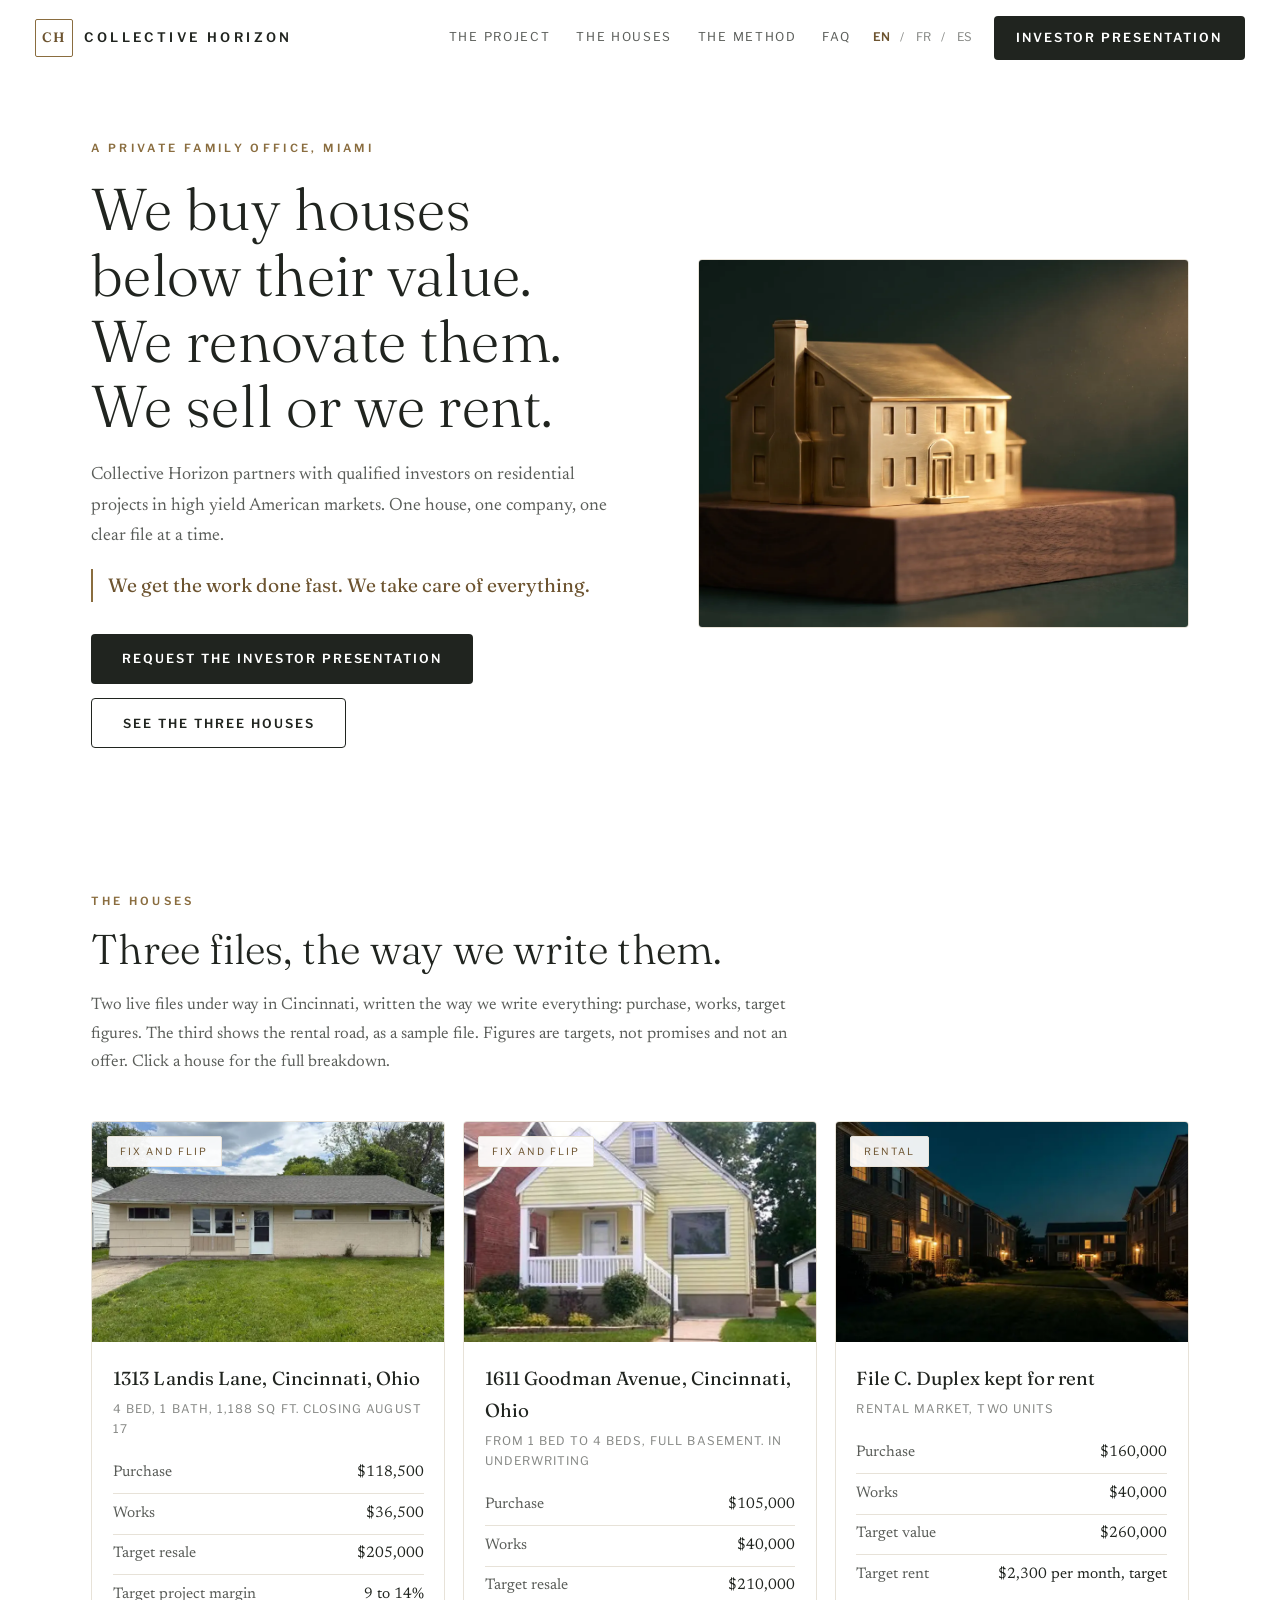
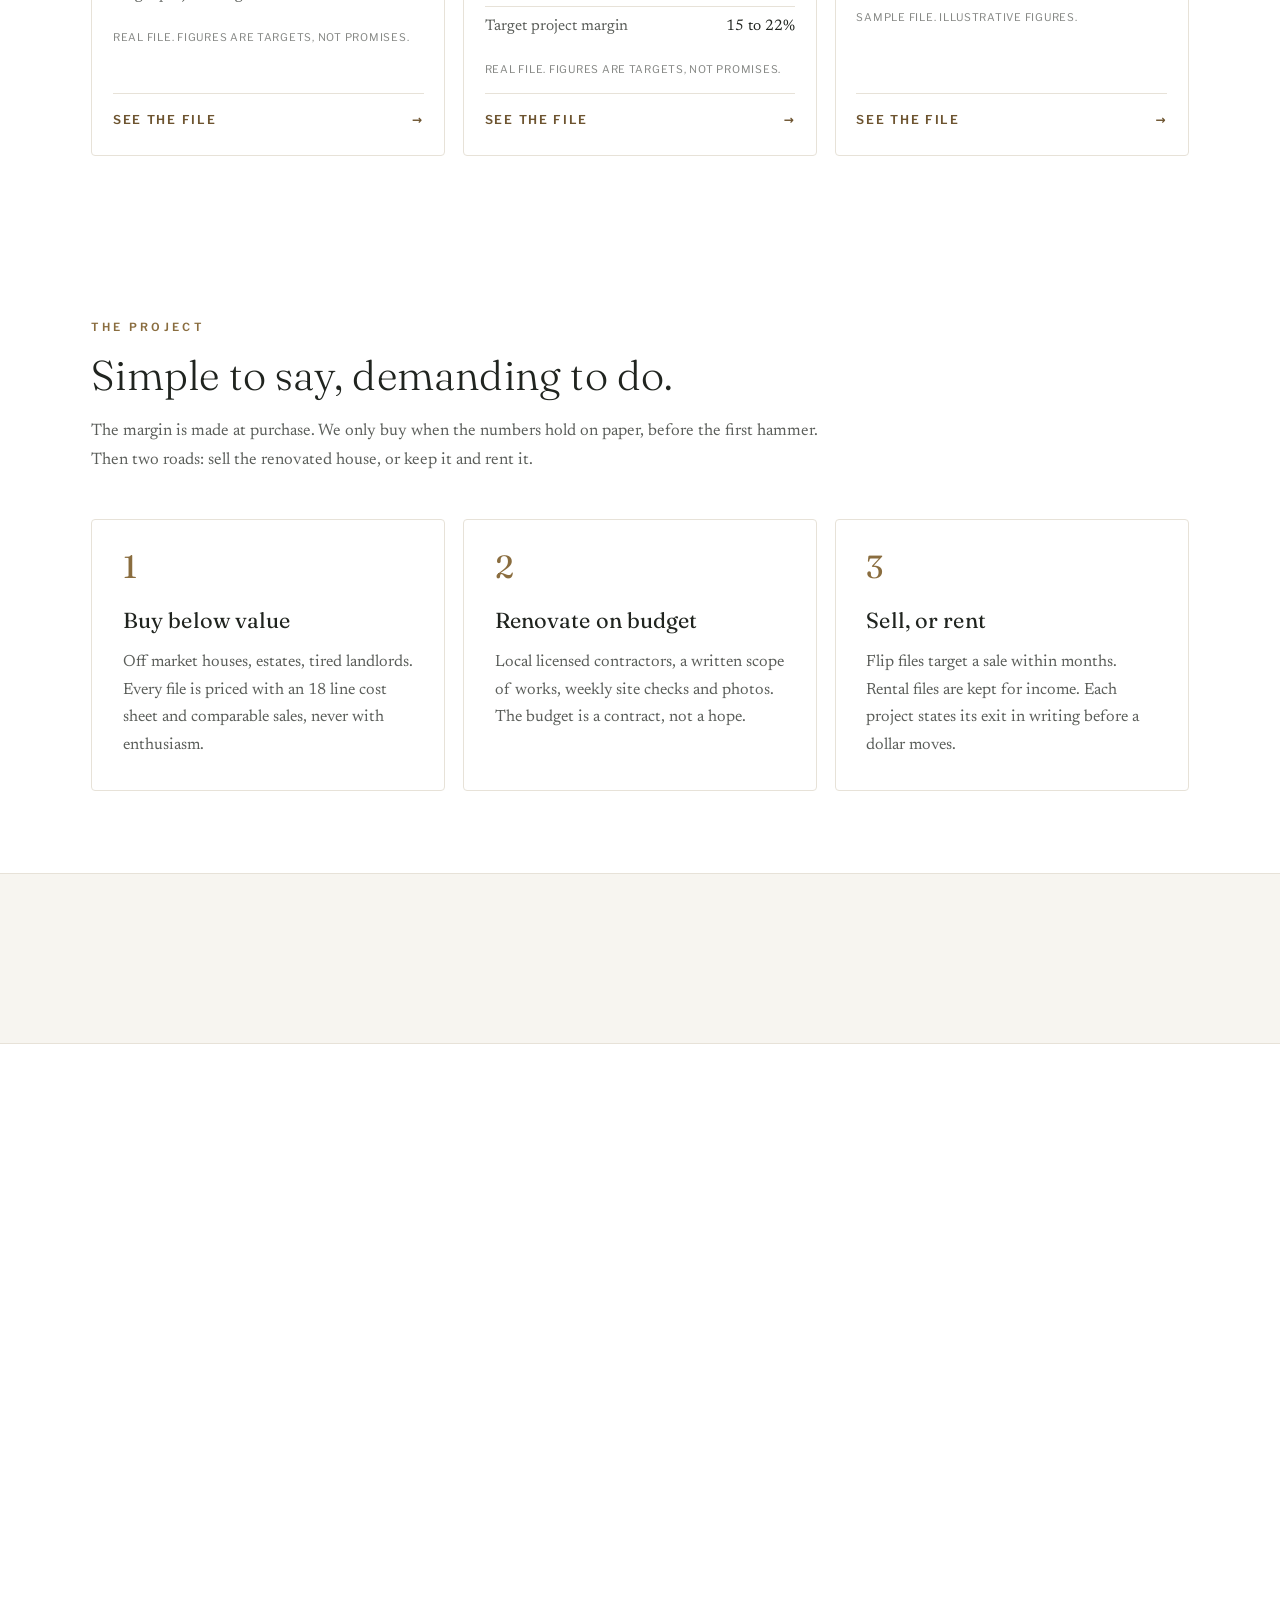
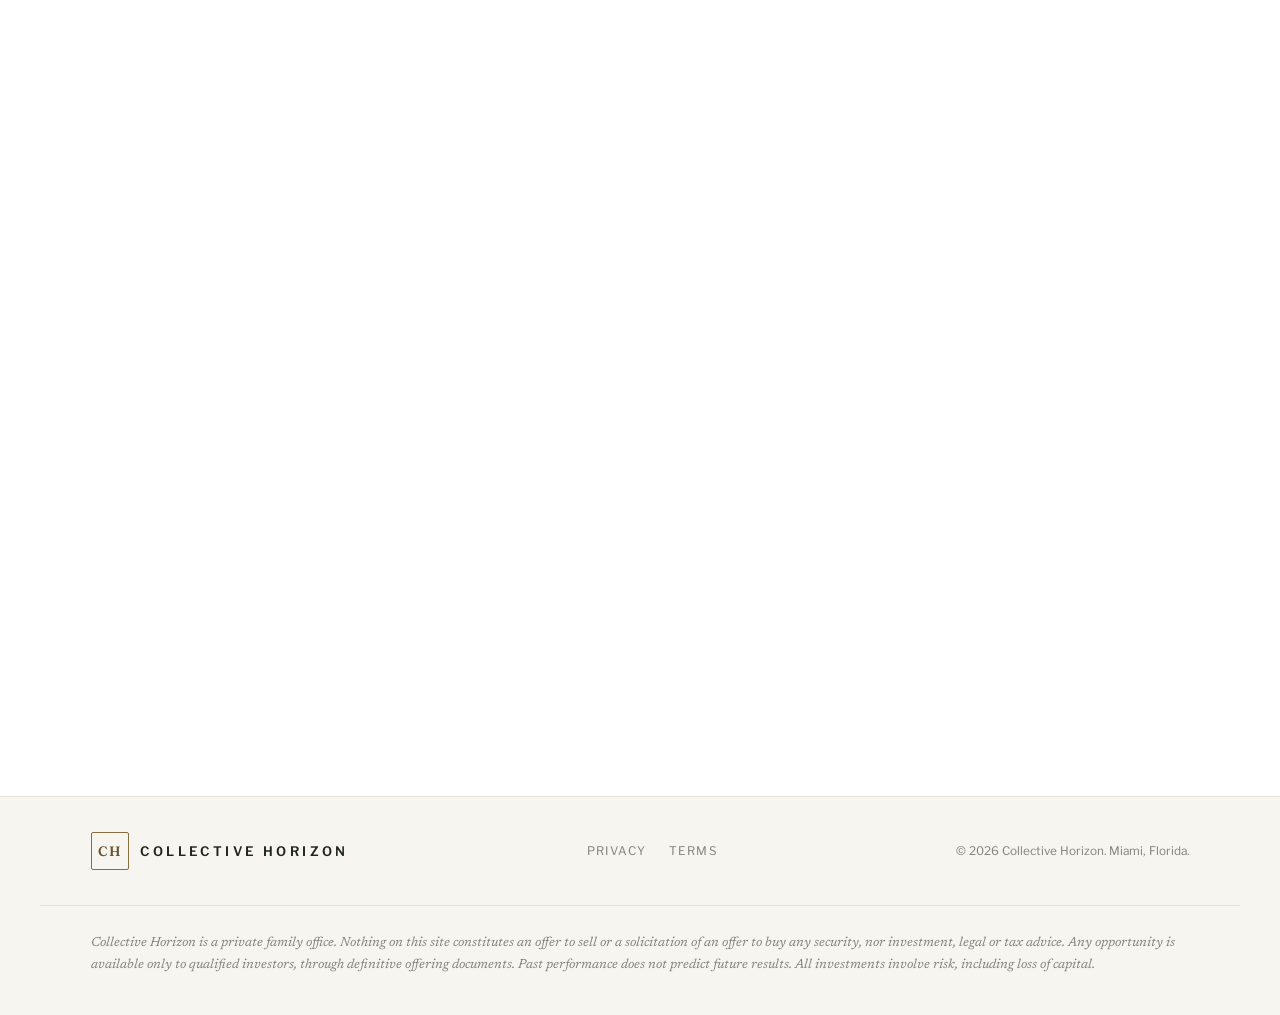
==== commit 215ff793: "Add the hero promise line in three languages We get the work done fast. We take care of everything. " ====
--- a/index.html
+++ b/index.html
@@ -83,6 +83,7 @@
       <p class="kicker" data-i18n="hero.kicker">A private family office, Miami</p>
       <h1 data-i18n="hero.h1">We buy houses below their value. We renovate them. We sell or we rent.</h1>
       <p class="lead" data-i18n="hero.sub">Collective Horizon partners with qualified investors on residential projects in high yield American markets. One house, one company, one clear file at a time.</p>
+      <p class="hero-promise" data-i18n="hero.promise">We get the work done fast. We take care of everything.</p>
       <div class="hero-ctas">
         <button class="btn btn-solid open-lead" type="button" data-i18n="nav.cta">Request the Investor Presentation</button>
         <a class="btn btn-ghost" href="#houses" data-i18n="hero.cta2">See the three houses</a>
--- a/src/styles.css
+++ b/src/styles.css
@@ -100,7 +100,8 @@
   text-wrap:balance;margin:1.1rem 0 1.3rem;
 }
 .hero .lead{font-size:clamp(1.05rem,1.4vw,1.22rem);max-width:38rem}
-.hero-ctas{display:flex;flex-wrap:wrap;gap:.9rem;margin-top:2.2rem}
+.hero-promise{font-family:var(--serif-d);font-size:clamp(1.05rem,1.5vw,1.3rem);color:var(--brass-hi);margin-top:1.1rem;border-inline-start:2px solid var(--brass);padding-inline-start:.9rem}
+.hero-ctas{display:flex;flex-wrap:wrap;gap:.9rem;margin-top:2rem}
 .hero-frame{position:relative;border:1px solid var(--line-soft);border-radius:var(--radius);overflow:hidden;background:var(--bg-2)}
 .hero-frame video,.hero-frame img{width:100%;height:100%;object-fit:cover;aspect-ratio:4/3}
 .scroll-hint{display:none}
